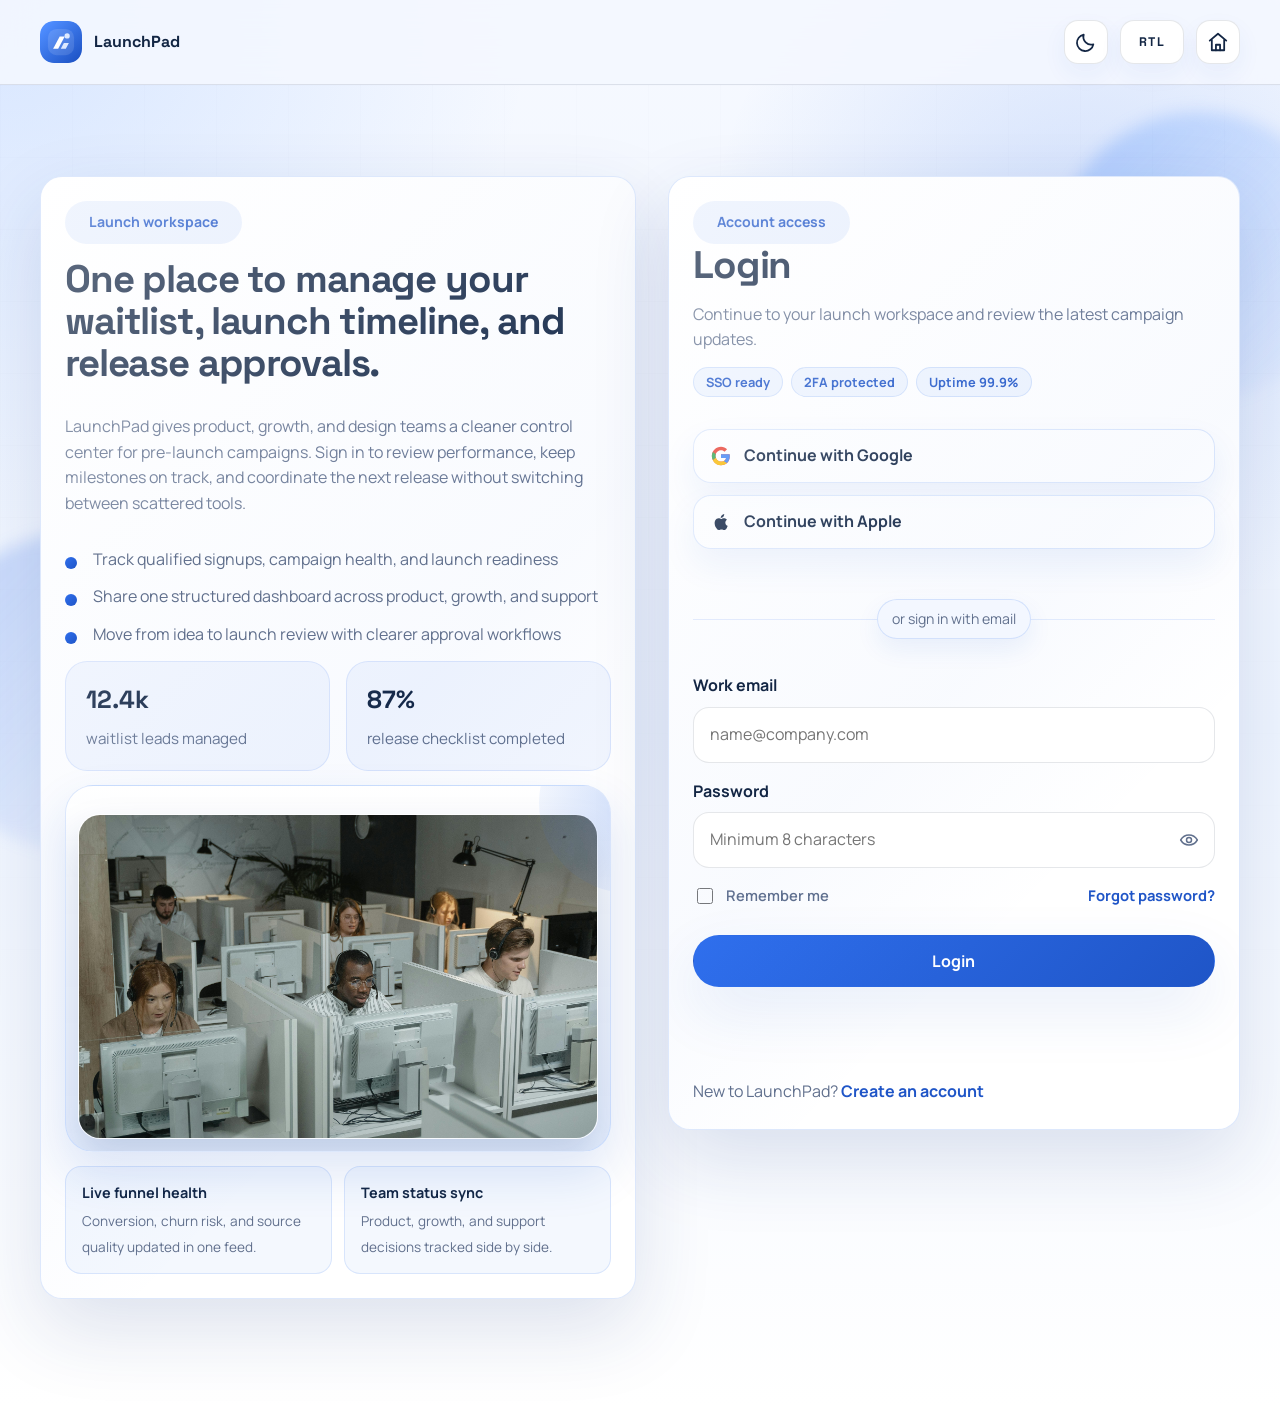
==== pages/login.html @ bb5740d3 "Launch: Mobile App Landing Page with full CSS polish All pages fixed: equal-height card grids, featu" ====
<!DOCTYPE html>
<html lang="en" dir="ltr">

<head>
    <meta charset="UTF-8">
    <meta name="viewport" content="width=device-width, initial-scale=1.0">
    <title>Login | LaunchPad Account Access</title>
    <meta name="description" content="Log in to LaunchPad to manage launch pages, track signups, review campaign progress, and create new accounts for your mobile app release workspace daily.">
    <link rel="icon" type="image/svg+xml" href="../assets/images/logo-mark.svg">
    <link rel="alternate icon" type="image/jpeg" href="../assets/images/logo-mark.jpg">
    <link rel="apple-touch-icon" href="../assets/images/logo-mark.jpg">
    <link rel="canonical" href="https://venkatreddy16.github.io/Mobile-App-Landing-Page-Pre-Launch-/pages/login.html">
    <script type="application/ld+json">{"@context":"https://schema.org","@type":"WebPage","name":"Login | LaunchPad Account Access","description":"Log in to LaunchPad to manage launch pages, track signups, review campaign progress, and create new accounts for your mobile app release workspace daily.","url":"https://venkatreddy16.github.io/Mobile-App-Landing-Page-Pre-Launch-/pages/login.html","isPartOf":{"@type":"WebSite","name":"LaunchPad","url":"https://launchpad.app"},"about":{"@type":"Organization","name":"LaunchPad","url":"https://launchpad.app","logo":"https://venkatreddy16.github.io/Mobile-App-Landing-Page-Pre-Launch-/assets/images/logo-mark.svg","email":"hello@launchpad.app","telephone":"+1-415-555-0134","address":{"@type":"PostalAddress","streetAddress":"220 Market Street","addressLocality":"San Francisco","addressRegion":"CA","postalCode":"94103","addressCountry":"US"}}}</script>
    <link rel="preconnect" href="https://fonts.googleapis.com">
    <link rel="preconnect" href="https://fonts.gstatic.com" crossorigin>
    <link href="https://fonts.googleapis.com/css2?family=Manrope:wght@400;500;700;800&family=Space+Grotesk:wght@500;700&display=swap" rel="stylesheet">
    <link rel="stylesheet" href="../assets/css/style.css">
    <link rel="stylesheet" href="../assets/css/dark-mode.css">
    <link rel="stylesheet" href="../assets/css/rtl.css">

</head>

<body class="login-page page-login">
    <div class="site-shell">
        <header class="topbar">
            <div class="container">
                <a class="brand" href="./index.html">
                    <img class="brand-mark" src="../assets/images/logo-mark.svg" alt="LaunchPad logo">
                    <span>LaunchPad</span>
                </a>
                <button class="menu-toggle icon-button" type="button" data-menu-toggle aria-expanded="false" aria-label="Open navigation">
                    <span class="menu-toggle-icon" aria-hidden="true">
                        <span></span>
                        <span></span>
                        <span></span>
                    </span>
                </button>
                <div class="header-actions">
                    <button class="icon-button theme-toggle" type="button" data-theme-toggle aria-label="Switch to dark mode">
                        <span class="theme-toggle-icon" aria-hidden="true">
                            <span class="theme-icon theme-icon-sun">
                                <svg viewBox="0 0 24 24" role="presentation">
                                    <circle cx="12" cy="12" r="4"></circle>
                                    <path d="M12 2v2.5M12 19.5V22M4.93 4.93l1.77 1.77M17.3 17.3l1.77 1.77M2 12h2.5M19.5 12H22M4.93 19.07l1.77-1.77M17.3 6.7l1.77-1.77"></path>
                                </svg>
                            </span>
                            <span class="theme-icon theme-icon-moon">
                                <svg viewBox="0 0 24 24" role="presentation">
                                    <path d="M20 14.5A8.5 8.5 0 0 1 9.5 4 9 9 0 1 0 20 14.5Z"></path>
                                </svg>
                            </span>
                        </span>
                    </button>
                    <button class="icon-button rtl-toggle" type="button" data-rtl-toggle aria-label="Toggle RTL layout">
                        <span class="rtl-toggle-label" aria-hidden="true">RTL</span>
                    </button>
                    <a class="icon-button" href="./index.html" aria-label="Go to home page">
                        <svg viewBox="0 0 24 24" aria-hidden="true" role="presentation">
                            <path d="M3 10.5 12 3l9 7.5"></path>
                            <path d="M5.25 9.75V21h13.5V9.75"></path>
                            <path d="M9.75 21v-6h4.5v6"></path>
                        </svg>
                    </a>
                </div>
            </div>
        </header>

        <main>
            <h1 class="sr-only">Login to LaunchPad</h1>
            <section class="auth-section">
                <div class="container auth-layout auth-layout-enhanced">
                    <div class="auth-intro-panel hero-card reveal-up">
                        <span class="eyebrow">Launch workspace</span>
                        <h2>One place to manage your waitlist, launch timeline, and release approvals.</h2>
                        <p>LaunchPad gives product, growth, and design teams a cleaner control center for pre-launch campaigns. Sign in to review performance, keep milestones on track, and coordinate the next release without switching between scattered tools.</p>
                        <ul class="auth-checks">
                            <li>Track qualified signups, campaign health, and launch readiness</li>
                            <li>Share one structured dashboard across product, growth, and support</li>
                            <li>Move from idea to launch review with clearer approval workflows</li>
                        </ul>
                        <div class="auth-mini-stats">
                            <article>
                                <strong>12.4k</strong>
                                <span>waitlist leads managed</span>
                            </article>
                            <article>
                                <strong>87%</strong>
                                <span>release checklist completed</span>
                            </article>
                        </div>
                        <div class="auth-dashboard-card">
                            <img class="media-shot auth-note" src="../assets/images/untitled%20folder/pexels-tima-miroshnichenko-5453808.jpg" alt="Customer support team working together at office desks">
                        </div>
                        <div class="auth-dashboard-meta" aria-label="Workspace highlights">
                            <div>
                                <strong>Live funnel health</strong>
                                <span>Conversion, churn risk, and source quality updated in one feed.</span>
                            </div>
                            <div>
                                <strong>Team status sync</strong>
                                <span>Product, growth, and support decisions tracked side by side.</span>
                            </div>
                        </div>
                    </div>
                    <div class="auth-forms-stack">
                        <div class="auth-card auth-card-primary fade-in">
                            <div class="auth-card-head">
                                <span class="eyebrow">Account access</span>
                                <h2>Login</h2>
                                <p>Continue to your launch workspace and review the latest campaign updates.</p>
                                <div class="auth-trust-strip" aria-label="Security highlights">
                                    <span>SSO ready</span>
                                    <span>2FA protected</span>
                                    <span>Uptime 99.9%</span>
                                </div>
                            </div>
                            <div class="auth-socials" aria-label="Alternative sign in options">
                                <a class="auth-social-btn" href="./contact.html" aria-label="Continue with Google">
                                    <svg viewBox="0 0 24 24" aria-hidden="true" role="presentation">
                                        <path fill="#EA4335" d="M12 10.2v3.9h5.5c-.2 1.3-1.5 3.9-5.5 3.9-3.3 0-6-2.8-6-6.1s2.7-6.1 6-6.1c1.9 0 3.2.8 3.9 1.5l2.7-2.6C16.9 3.1 14.7 2 12 2 6.5 2 2 6.5 2 12s4.5 10 10 10c5.8 0 9.6-4.1 9.6-9.8 0-.7-.1-1.3-.2-2H12Z"></path>
                                        <path fill="#34A853" d="M2 12c0 1.6.4 3.1 1.2 4.4l3.2-2.5c-.2-.6-.4-1.2-.4-1.9s.1-1.3.4-1.9L3.2 7.6C2.4 8.9 2 10.4 2 12Z"></path>
                                        <path fill="#FBBC05" d="M12 22c2.7 0 4.9-.9 6.5-2.4l-3.1-2.4c-.8.6-1.9 1-3.4 1-2.6 0-4.8-1.8-5.6-4.2l-3.3 2.5C4.7 19.8 8 22 12 22Z"></path>
                                        <path fill="#4285F4" d="M18.5 19.6c1.9-1.8 3.1-4.4 3.1-7.4 0-.7-.1-1.3-.2-2H12v3.9h5.5c-.2 1.1-.8 2.6-2.4 3.7l3.4 1.8Z"></path>
                                    </svg>
                                    <span>Continue with Google</span>
                                </a>
                                <a class="auth-social-btn" href="./contact.html" aria-label="Continue with Apple">
                                    <svg viewBox="0 0 24 24" aria-hidden="true" role="presentation">
                                        <path d="M16.7 12.7c0-2 1.7-3 1.8-3.1-1-1.5-2.6-1.7-3.1-1.8-1.3-.1-2.5.8-3.2.8-.7 0-1.7-.8-2.8-.8-1.5 0-2.8.9-3.6 2.2-1.5 2.6-.4 6.5 1.1 8.6.7 1.1 1.6 2.3 2.8 2.2 1.1 0 1.5-.7 2.9-.7 1.3 0 1.7.7 2.9.7 1.2 0 2-1.1 2.7-2.1.8-1.2 1.1-2.4 1.1-2.5-.1 0-2.6-1-2.6-3.5Z"></path>
                                        <path d="M14.5 6.4c.6-.8 1.1-1.9 1-3-.9.1-2.1.6-2.8 1.4-.6.7-1.1 1.8-1 2.9 1 .1 2.1-.5 2.8-1.3Z"></path>
                                    </svg>
                                    <span>Continue with Apple</span>
                                </a>
                            </div>
                            <div class="auth-divider" aria-hidden="true">
                                <span>or sign in with email</span>
                            </div>
                            <form class="auth-form" data-validate data-form-behavior="demo-auth" novalidate>
                                <div class="field">
                                    <label for="login-email">Work email</label>
                                    <input id="login-email" name="email" type="email" required placeholder="name@company.com">
                                </div>
                                <div class="field">
                                    <label for="login-password">Password</label>
                                    <div class="password-field">
                                        <input id="login-password" name="password" type="password" required placeholder="Minimum 8 characters">
                                        <button class="password-toggle" type="button" data-password-toggle aria-label="Show password" aria-controls="login-password">
                                            <svg class="password-icon password-icon-eye" viewBox="0 0 24 24" aria-hidden="true" role="presentation">
                                                <path d="M2 12s3.5-6 10-6 10 6 10 6-3.5 6-10 6S2 12 2 12Z"></path>
                                                <circle cx="12" cy="12" r="3"></circle>
                                            </svg>
                                            <svg class="password-icon password-icon-eye-off" viewBox="0 0 24 24" aria-hidden="true" role="presentation">
                                                <path d="M3 3 21 21"></path>
                                                <path d="M10.6 10.7a3 3 0 0 0 4 4"></path>
                                                <path d="M9.9 5.2A11 11 0 0 1 12 5c6.5 0 10 7 10 7a17.3 17.3 0 0 1-3 3.8"></path>
                                                <path d="M6.2 6.2A17.7 17.7 0 0 0 2 12s3.5 7 10 7c1.8 0 3.4-.5 4.8-1.2"></path>
                                            </svg>
                                        </button>
                                    </div>
                                </div>
                                <div class="auth-form-meta">
                                    <label class="auth-checkbox">
                                        <input type="checkbox" name="remember_me">
                                        <span>Remember me</span>
                                    </label>
                                    <a href="./contact.html">Forgot password?</a>
                                </div>
                                <button class="primary-btn" type="submit">Login</button>
                                <p class="form-status" data-form-status aria-live="polite" role="status"></p>
                            </form>
                            <p class="auth-switch">New to LaunchPad? <a href="./signup.html">Create an account</a></p>
                        </div>
                    </div>
                </div>
            </section>
        </main>
        <script src="../assets/js/main.js"></script>
    </div>
</body>

</html>
---- assets/css/style.css ----
/* CSS Variables - Root Variables */
:root {
    --font-display: "Space Grotesk", sans-serif;
    --font-body: "Manrope", sans-serif;
    --bg: #f4f7f1;
    --bg-elevated: #ffffff;
    --text: #163027;
    --text-soft: #5f6f68;
    --primary: #2f6fed;
    --primary-strong: #1f55c7;
    --accent: #8ec5ff;
    --border: rgba(22, 48, 39, .12);
    --shadow: 0 24px 60px rgba(19, 49, 39, .08);
    --radius: 22px;
    --space-1: 4px;
    --space-2: 8px;
    --space-3: 12px;
    --space-4: 16px;
    --space-5: 20px;
    --space-6: 24px;
    --space-8: 32px;
    --space-12: 48px;
    --space-16: 64px;
    --container: 1200px;
}

/* 2026 Brand Refresh */
:root {
    --bg: #f4f8ff;
    --bg-elevated: #ffffff;
    --text: #132644;
    --text-soft: #61708d;
    --primary: #2f6fed;
    --primary-strong: #1f55c7;
    --accent: #dce9ff;
    --border: rgba(19, 38, 68, .11);
    --shadow: 0 24px 60px rgba(31, 85, 199, .10);
}

body {
    background:
        radial-gradient(circle at top left, rgba(79, 141, 255, .16), transparent 30%),
        radial-gradient(circle at bottom right, rgba(47, 111, 237, .10), transparent 26%),
        var(--bg);
}

.primary-btn {
    background: linear-gradient(135deg, var(--primary) 0%, var(--primary-strong) 100%);
    box-shadow: 0 18px 34px rgba(47, 111, 237, .18);
}

.secondary-btn,
.ghost-btn,
.hero-banner .app-showcase-copy .ghost-btn {
    border-color: rgba(47, 111, 237, .16);
}

.secondary-btn {
    background: rgba(47, 111, 237, .08);
    color: var(--primary-strong);
}

.ghost-btn {
    background: rgba(255, 255, 255, .82);
    color: var(--text);
}

.hero-card,
.feature-card,
.benefit-card,
.stat-card,
.testimonial-card,
.support-card,
.timeline-card,
.achievement-card,
.story-card,
.team-card,
.pricing-card,
.map-card,
.comparison-table-wrap,
.faq-item,
.video-card,
.page-hero-panel,
.feature-hero-panel,
.market-need-card,
.waitlist-form-card,
.page-home-1 .store-chip,
.page-home-1 .roadmap-item,
.page-home-1 .beta-card {
    background: rgba(255, 255, 255, .94);
    border: 1px solid rgba(47, 111, 237, .12);
    box-shadow: 0 20px 48px rgba(31, 85, 199, .08);
}

.media-shot,
.map-card img,
.team-card img,
.home-banner-visual-card img,
.feature-pair img,
.video-card img,
.screenshot-card img {
    border-radius: 24px;
}

.app-showcase-hero.hero-banner .container,
.hero-banner-features .feature-hero-shell,
.about-hero-shell,
.contact-hero-banner .contact-hero-shell,
.blog-hero-banner .blog-hero-shell {
    background:
        radial-gradient(circle at 10% 18%, rgba(255, 255, 255, .72), transparent 18%),
        radial-gradient(circle at 90% 18%, rgba(197, 219, 255, .54), transparent 20%),
        linear-gradient(135deg, #f8fbff 0%, #e8f1ff 52%, #d8e6ff 100%);
    box-shadow: 0 30px 90px rgba(31, 85, 199, .12);
}

.hero-banner-home .container {
    background:
        radial-gradient(circle at 16% 18%, rgba(255, 255, 255, .7), transparent 18%),
        linear-gradient(135deg, #f8fbff 0%, #e8f1ff 56%, #d8e6ff 100%),
        url("../images/photo-single-hero-source.png") right center/32% no-repeat;
}

.showcase-device {
    border-color: #203d72;
    box-shadow: 0 28px 64px rgba(19, 38, 68, .18);
}

.hero-banner .showcase-float-card,
.hero-banner .showcase-metric,
.about-hero-full .showcase-float-card {
    background: rgba(255, 255, 255, .82);
    border: 1px solid rgba(47, 111, 237, .12);
    box-shadow: 0 18px 38px rgba(31, 85, 199, .12);
}

.hero-banner .showcase-float-card strong,
.hero-banner .showcase-float-card span,
.hero-banner .showcase-float-card p,
.hero-banner .app-showcase-copy,
.about-hero-full .app-showcase-copy,
.hero-banner .showcase-brand-row,
.hero-banner .showcase-metric span {
    color: var(--text);
}

.hero-banner .app-showcase-copy .eyebrow,
.about-hero-full .app-showcase-copy .eyebrow,
.contact-hero-copy .eyebrow,
.blog-hero-copy .eyebrow,
.feature-hero-copy .eyebrow {
    background: rgba(47, 111, 237, .10);
    color: var(--primary-strong);
}

.hero-banner .app-showcase-copy .lede,
.about-hero-bio,
.market-need-intro {
    color: var(--text-soft);
}

.hero-banner .app-showcase-copy .secondary-btn {
    background: linear-gradient(135deg, var(--primary) 0%, var(--primary-strong) 100%);
    color: #fff;
    box-shadow: 0 18px 34px rgba(47, 111, 237, .18);
}

.hero-banner .showcase-brand-row span {
    background: rgba(255, 255, 255, .76);
    border: 1px solid rgba(47, 111, 237, .12);
}

.section-head h2,
.hero h2,
.page-hero h2,
.feature-pair h2,
.hero-card h2,
.auth-card h2 {
    letter-spacing: -.03em;
}

.contact-hero-note,
.blog-hero-note {
    background: rgba(255, 255, 255, .82);
    border: 1px solid rgba(47, 111, 237, .12);
    box-shadow: 0 20px 40px rgba(31, 85, 199, .10);
}

.page-home-1 .waitlist-trust {
    background: rgba(47, 111, 237, .08);
    color: var(--primary-strong);
}

.auth-section {
    padding-top: 24px;
}

.auth-layout-enhanced {
    display: grid;
    gap: 28px;
    align-items: stretch;
}

.auth-intro-panel {
    display: grid;
    gap: 22px;
    padding: clamp(28px, 4vw, 40px);
}

.auth-checks {
    margin: 0;
    padding: 0;
    list-style: none;
    display: grid;
    gap: 12px;
}

.auth-checks li {
    position: relative;
    padding-left: 28px;
    color: var(--text-soft);
}

.auth-checks li::before {
    content: "";
    position: absolute;
    left: 0;
    top: 10px;
    width: 12px;
    height: 12px;
    border-radius: 999px;
    background: linear-gradient(135deg, var(--primary), var(--primary-strong));
}

.auth-mini-stats {
    display: grid;
    gap: 16px;
    grid-template-columns: repeat(2, minmax(0, 1fr));
}

.auth-mini-stats article {
    padding: 18px 20px;
    border-radius: 22px;
    background: rgba(47, 111, 237, .06);
    border: 1px solid rgba(47, 111, 237, .12);
}

.auth-mini-stats strong {
    display: block;
    margin-bottom: 6px;
    font-family: var(--font-display);
    font-size: 1.55rem;
}

.auth-mini-stats span {
    color: var(--text-soft);
    font-size: .95rem;
}

.auth-dashboard-card {
    position: relative;
    overflow: hidden;
    padding: 12px;
    border-radius: 28px;
    background: linear-gradient(180deg, rgba(255, 255, 255, .96), rgba(228, 238, 255, .92));
    border: 1px solid rgba(47, 111, 237, .16);
    box-shadow: 0 22px 48px rgba(31, 85, 199, .14);
}

.auth-dashboard-card::before {
    content: "";
    position: absolute;
    inset: -20% -20% auto auto;
    width: 180px;
    height: 180px;
    border-radius: 50%;
    background: radial-gradient(circle, rgba(47, 111, 237, .22), rgba(47, 111, 237, 0));
    pointer-events: none;
}

.auth-dashboard-card img {
    width: 100%;
    border-radius: 22px;
    border: 1px solid rgba(255, 255, 255, .7);
    box-shadow: 0 20px 38px rgba(18, 50, 115, .18);
}

.auth-dashboard-meta {
    display: grid;
    gap: 12px;
    grid-template-columns: repeat(2, minmax(0, 1fr));
}

.auth-dashboard-meta div {
    padding: 14px 16px;
    border-radius: 16px;
    background: rgba(47, 111, 237, .05);
    border: 1px solid rgba(47, 111, 237, .14);
}

.auth-dashboard-meta strong {
    display: block;
    margin-bottom: 4px;
    font-size: .9rem;
}

.auth-dashboard-meta span {
    color: var(--text-soft);
    font-size: .85rem;
    line-height: 1.45;
}

.auth-forms-stack {
    display: grid;
}

.auth-card-primary {
    padding: clamp(28px, 3vw, 36px);
}

.auth-card-head {
    margin-bottom: 18px;
}

.auth-card-head p {
    margin: 10px 0 0;
    color: var(--text-soft);
}

.auth-trust-strip {
    margin-top: 14px;
    display: flex;
    flex-wrap: wrap;
    gap: 8px;
}

.auth-trust-strip span {
    min-height: 30px;
    padding: 0 12px;
    border-radius: 999px;
    border: 1px solid rgba(47, 111, 237, .16);
    background: rgba(47, 111, 237, .08);
    color: var(--primary-strong);
    font-size: .8rem;
    font-weight: 700;
    display: inline-flex;
    align-items: center;
}

.auth-form-meta {
    display: flex;
    justify-content: space-between;
    gap: 12px;
    align-items: center;
    margin-bottom: 8px;
    font-size: .92rem;
    color: var(--text-soft);
}

.auth-form-meta a {
    color: var(--primary-strong);
    font-weight: 700;
}

.auth-switch a {
    color: var(--primary-strong);
    font-weight: 700;
}

.auth-socials {
    display: grid;
    gap: 12px;
    margin-bottom: 18px;
}

.auth-social-btn {
    min-height: 54px;
    padding: 0 18px;
    border-radius: 18px;
    border: 1px solid rgba(47, 111, 237, .12);
    background: rgba(255, 255, 255, .86);
    display: flex;
    align-items: center;
    justify-content: center;
    gap: 12px;
    font-weight: 700;
    box-shadow: 0 16px 34px rgba(31, 85, 199, .08);
    transition: transform .25s ease, box-shadow .25s ease, border-color .25s ease;
}

.auth-social-btn:hover {
    transform: translateY(-2px);
    box-shadow: 0 20px 38px rgba(31, 85, 199, .12);
    border-color: rgba(47, 111, 237, .22);
}

.auth-social-btn svg {
    width: 22px;
    height: 22px;
    flex: 0 0 22px;
}

.page-login .auth-social-btn svg {
    fill: currentColor;
}

.page-signup .auth-social-btn svg {
    fill: currentColor;
}

.auth-divider {
    position: relative;
    text-align: center;
    margin: 18px 0 20px;
}

.auth-divider::before {
    content: "";
    position: absolute;
    inset: 50% 0 auto;
    border-top: 1px solid rgba(47, 111, 237, .12);
}

.auth-divider span {
    position: relative;
    z-index: 1;
    display: inline-block;
    padding: 0 12px;
    background: var(--bg-elevated);
    color: var(--text-soft);
    font-size: .88rem;
}

.password-field {
    position: relative;
}

.password-field input {
    width: 100%;
    padding-inline-end: 56px;
}

.password-toggle {
    position: absolute;
    top: 50%;
    right: 8px;
    inset-inline-end: 8px;
    transform: translateY(-50%);
    width: 36px;
    height: 36px;
    border: 1px solid transparent;
    border-radius: 10px;
    background: transparent;
    color: var(--text-soft);
    display: inline-flex;
    align-items: center;
    justify-content: center;
    padding: 0;
    z-index: 2;
}

html[dir="rtl"] .password-toggle {
    right: auto;
    left: 8px;
}

.password-toggle:hover {
    background: rgba(47, 111, 237, .1);
    border-color: rgba(47, 111, 237, .16);
    color: var(--primary-strong);
}

.password-icon {
    width: 20px;
    height: 20px;
    stroke: currentColor;
    fill: none;
    stroke-width: 1.8;
    stroke-linecap: round;
    stroke-linejoin: round;
}

.password-icon-eye-off {
    display: none;
}

.password-toggle.is-visible .password-icon-eye {
    display: none;
}

.password-toggle.is-visible .password-icon-eye-off {
    display: block;
}

.auth-checkbox {
    display: inline-flex;
    align-items: center;
    gap: 10px;
    color: var(--text-soft);
    font-weight: 600;
}

.auth-checkbox input {
    width: 16px;
    height: 16px;
    accent-color: var(--primary);
}

@media (min-width: 900px) {
    .auth-layout-enhanced {
        grid-template-columns: minmax(0, 1.08fr) minmax(380px, .92fr);
    }
}

@media (max-width: 767px) {
    .hero-banner-home .container {
        background:
            radial-gradient(circle at 16% 18%, rgba(255, 255, 255, .7), transparent 18%),
            linear-gradient(135deg, #f8fbff 0%, #e8f1ff 56%, #d8e6ff 100%);
    }

    .auth-mini-stats {
        grid-template-columns: 1fr;
    }

    .auth-dashboard-meta {
        grid-template-columns: 1fr;
    }

    .auth-form-meta {
        flex-direction: column;
        align-items: flex-start;
    }

    .auth-social-btn {
        justify-content: flex-start;
    }
}

/* Universal Selector Reset */
* {
    box-sizing: border-box;
}

:before {
    box-sizing: border-box;
}

:after {
    box-sizing: border-box;
}

/* HTML Element */
html {
    scroll-behavior: smooth;
}

.sr-only {
    position: absolute;
    width: 1px;
    height: 1px;
    padding: 0;
    margin: -1px;
    overflow: hidden;
    clip: rect(0, 0, 0, 0);
    white-space: nowrap;
    border: 0;
}

/* Body Element */
body {
    margin: 0;
    font-family: var(--font-body);
    background: radial-gradient(circle at top left, rgba(79, 141, 255, .14), transparent 32%), radial-gradient(circle at bottom right, rgba(47, 111, 237, .10), transparent 28%), var(--bg);
    color: var(--text);
    line-height: 1.6;
}

/* Images */
img {
    max-width: 100%;
    display: block;
    height: auto;
}

/* Anchor Links */
a {
    text-decoration: none;
    color: inherit;
}

/* Button Element */
button {
    font: inherit;
    cursor: pointer;
}

/* Input Element */
input {
    font: inherit;
}

/* Textarea Element */
textarea {
    font: inherit;
}

/* Container Class */
.container {
    width: min(calc(100% - 32px), var(--container));
    margin: 0 auto;
}

/* Site Shell Class */
.site-shell {
    min-height: 100vh;
}

/* Topbar Class */
.topbar {
    position: sticky;
    top: 0;
    z-index: 50;
    background: rgba(244, 248, 255, .88);
    backdrop-filter: blur(16px);
    border-bottom: 1px solid var(--border);
    transition: background-color .3s ease, box-shadow .3s ease, border-color .3s ease, backdrop-filter .3s ease;
}

.topbar.is-scrolled {
    background: rgba(244, 248, 255, .97);
    border-bottom-color: rgba(47, 111, 237, .14);
    box-shadow: 0 14px 34px rgba(31, 85, 199, .08);
}

/* Topbar Container */
.topbar .container {
    display: grid;
    grid-template-columns: auto 1fr auto;
    gap: var(--space-4);
    align-items: center;
    min-height: 84px;
}

/* Brand Class */
.brand {
    display: inline-flex;
    align-items: center;
    gap: var(--space-3);
    font-family: var(--font-display);
    font-weight: 700;
}

/* Brand Mark Class */
.brand-mark {
    width: 42px;
    height: 42px;
    border-radius: 14px;
}

/* Menu Toggle Class */
.menu-toggle {
    min-width: 44px;
    min-height: 44px;
    border-radius: 14px;
    border: 1px solid var(--border);
    background: var(--bg-elevated);
    color: var(--text);
    display: none;
}

/* Icon Button Class */
.icon-button {
    min-width: 44px;
    min-height: 44px;
    border-radius: 14px;
    border: 1px solid var(--border);
    background: var(--bg-elevated);
    color: var(--text);
    display: inline-flex;
    align-items: center;
    justify-content: center;
    padding: 0;
    box-shadow: 0 10px 24px rgba(31, 85, 199, .06);
    transition: background-color .2s, border-color .2s, color .2s, transform .2s;
}

.icon-button:hover {
    background: rgba(47, 111, 237, .1);
    border-color: rgba(47, 111, 237, .18);
    color: var(--primary-strong);
}

.icon-button svg {
    width: 22px;
    height: 22px;
    stroke: currentColor;
    fill: none;
    stroke-width: 1.95;
    stroke-linecap: round;
    stroke-linejoin: round;
}

.menu-toggle-icon {
    position: relative;
    width: 20px;
    height: 14px;
    display: inline-flex;
    flex-direction: column;
    justify-content: space-between;
}

.menu-toggle-icon span {
    display: block;
    width: 100%;
    height: 2px;
    border-radius: 999px;
    background: currentColor;
    transition: transform .2s ease, opacity .2s ease;
}

.menu-toggle.is-open .menu-toggle-icon span:nth-child(1) {
    transform: translateY(6px) rotate(45deg);
}

.menu-toggle.is-open .menu-toggle-icon span:nth-child(2) {
    opacity: 0;
}

.menu-toggle.is-open .menu-toggle-icon span:nth-child(3) {
    transform: translateY(-6px) rotate(-45deg);
}

.theme-toggle-icon {
    position: relative;
    width: 22px;
    height: 22px;
    display: inline-flex;
    align-items: center;
    justify-content: center;
}

.theme-icon {
    position: absolute;
    inset: 0;
    display: inline-flex;
    align-items: center;
    justify-content: center;
    transition: opacity .2s ease, transform .2s ease;
}

.theme-icon-sun {
    opacity: 0;
    transform: scale(.7) rotate(20deg);
}

.theme-icon-moon {
    opacity: 1;
    transform: scale(1) rotate(0deg);
}

:root[data-theme="dark"] .theme-icon-sun {
    opacity: 1;
    transform: scale(1) rotate(0deg);
}

:root[data-theme="dark"] .theme-icon-moon {
    opacity: 0;
    transform: scale(.7) rotate(-20deg);
}

.rtl-toggle {
    min-width: 64px;
    padding: 0 var(--space-3);
}

.rtl-toggle-label {
    font-family: var(--font-display);
    font-size: .78rem;
    font-weight: 700;
    letter-spacing: .12em;
    line-height: 1;
}

/* Navigation Wrap */
.nav-wrap {
    display: flex;
    justify-content: center;
}

/* Navigation Menu */
.nav-menu {
    display: flex;
    align-items: center;
    gap: var(--space-3);
    list-style: none;
    padding: 0;
    margin: 0;
}

/* Navigation Link */
.nav-link {
    min-height: 44px;
    padding: 0 var(--space-4);
    border: none;
    border-radius: 999px;
    background: transparent;
    color: var(--text-soft);
    font-weight: 600;
}

.nav-link:hover {
    background: rgba(47, 111, 237, .1);
    color: var(--text);
}

.nav-link.active {
    background: rgba(47, 111, 237, .1);
    color: var(--text);
}

/* Dropdown Toggle */
.dropdown-toggle {
    min-height: 44px;
    padding: 0 var(--space-4);
    border: none;
    border-radius: 999px;
    background: transparent;
    color: var(--text-soft);
    font-weight: 600;
    display: inline-flex;
    align-items: center;
    gap: 10px;
}

.dropdown-toggle:hover {
    background: rgba(47, 111, 237, .1);
    color: var(--text);
}

.dropdown-caret {
    width: 9px;
    height: 9px;
    border-right: 1.8px solid currentColor;
    border-bottom: 1.8px solid currentColor;
    transform: rotate(45deg) translateY(-1px);
    transition: transform .2s ease;
}

/* Dropdown Class */
.dropdown {
    position: relative;
}

.dropdown.open .dropdown-caret,
.dropdown:hover .dropdown-caret {
    transform: rotate(225deg) translateY(-1px);
}

/* Dropdown Menu */
.dropdown-menu {
    position: absolute;
    top: calc(100% + 8px);
    left: 0;
    min-width: 180px;
    padding: var(--space-2);
    border-radius: 18px;
    border: 1px solid var(--border);
    background: var(--bg-elevated);
    box-shadow: var(--shadow);
    opacity: 0;
    pointer-events: none;
    transform: translateY(8px);
    transition: .2s;
}

/* Dropdown Hover State */
.dropdown:hover .dropdown-menu {
    opacity: 1;
    pointer-events: auto;
    transform: none;
}

/* Dropdown Open State */
.dropdown.open .dropdown-menu {
    opacity: 1;
    pointer-events: auto;
    transform: none;
}

/* Dropdown Menu Links */
.dropdown-menu a {
    display: block;
    padding: 10px 14px;
    border-radius: 12px;
}

.dropdown-menu a:hover {
    background: rgba(47, 111, 237, .08);
}

/* Header Actions */
.header-actions {
    display: flex;
    flex-wrap: wrap;
    gap: var(--space-3);
    align-items: center;
}

.page-home-1 .index-mobile-actions {
    display: none;
}

.index-mobile-actions {
    display: none;
}

/* Hero Actions */
.hero-actions {
    display: flex;
    flex-wrap: wrap;
    gap: var(--space-3);
}

/* App Badges */
.app-badges {
    display: flex;
    flex-wrap: wrap;
    gap: var(--space-3);
}

/* CTA Actions */
.cta-actions {
    display: flex;
    flex-wrap: wrap;
    gap: var(--space-3);
}

/* Social List */
.social-list {
    display: flex;
    flex-wrap: wrap;
    gap: var(--space-3);
    list-style: none;
    padding: 0;
    margin: 0;
}

/* Share Row */
.share-row {
    display: flex;
    flex-wrap: wrap;
    gap: var(--space-3);
}

/* Pricing Toggle */
.pricing-toggle {
    display: flex;
    flex-wrap: wrap;
    gap: var(--space-3);
    align-items: center;
    width: fit-content;
    margin: 0 auto var(--space-8);
    padding: 8px;
    border: 1px solid var(--border);
    border-radius: 999px;
    background: rgba(255, 255, 255, .72);
    box-shadow: var(--shadow);
}

/* Slider Controls */
.slider-controls {
    display: flex;
    flex-wrap: wrap;
    gap: var(--space-3);
    justify-content: center;
    margin-top: var(--space-6);
}

/* Primary Button */
.primary-btn {
    display: inline-flex;
    align-items: center;
    justify-content: center;
    min-height: 48px;
    padding: 0 var(--space-5);
    border-radius: 999px;
    border: 1px solid transparent;
    font-weight: 700;
    background: linear-gradient(135deg, var(--primary), var(--primary-strong));
    color: #fff;
    box-shadow: var(--shadow);
    transition: transform .25s ease, box-shadow .25s ease, filter .25s ease;
}

/* Secondary Button */
.secondary-btn {
    display: inline-flex;
    align-items: center;
    justify-content: center;
    min-height: 48px;
    padding: 0 var(--space-5);
    border-radius: 999px;
    border: 1px solid transparent;
    font-weight: 700;
    background: var(--bg-elevated);
    border-color: var(--border);
    transition: transform .25s ease, box-shadow .25s ease, border-color .25s ease, background-color .25s ease;
}

/* Ghost Button */
.ghost-btn {
    display: inline-flex;
    align-items: center;
    justify-content: center;
    min-height: 48px;
    padding: 0 var(--space-5);
    border-radius: 999px;
    border: 1px solid transparent;
    font-weight: 700;
    background: transparent;
    border-color: var(--border);
    transition: transform .25s ease, box-shadow .25s ease, border-color .25s ease, background-color .25s ease;
}

.primary-btn:hover,
.secondary-btn:hover,
.ghost-btn:hover {
    transform: translateY(-2px);
}

.primary-btn:hover {
    filter: brightness(1.03);
}

.secondary-btn:hover,
.ghost-btn:hover {
    box-shadow: 0 16px 34px rgba(19, 49, 39, .08);
}

/* Section Element */
section {
    padding: var(--space-16) 0;
}

/* Hero Class */
.hero {
    padding-top: var(--space-12);
}

/* Hero Split Class */
.hero-split {
    padding-top: var(--space-12);
}

/* Page Hero Class */
.page-hero {
    padding-top: var(--space-12);
}

.app-showcase-hero {
    padding-top: var(--space-12);
}

.app-showcase-hero.hero-banner {
    padding-inline: clamp(0px, 1.5vw, 20px);
}

.about-hero-full {
    padding-top: 0;
}

.about-hero-shell {
    position: relative;
    width: 100%;
    overflow: hidden;
    padding: clamp(48px, 7vw, 88px) clamp(20px, 5vw, 72px);
    background:
        radial-gradient(circle at 12% 18%, rgba(255, 255, 255, .34), transparent 20%),
        radial-gradient(circle at 86% 22%, rgba(255, 255, 255, .24), transparent 18%),
        linear-gradient(135deg, #f7fbff 0%, #e7f0ff 48%, #d6e6ff 100%);
    box-shadow: 0 28px 80px rgba(47, 111, 237, .14);
}

.about-hero-shell::before,
.about-hero-shell::after {
    content: "";
    position: absolute;
    border-radius: 50%;
    pointer-events: none;
    background: rgba(255, 245, 232, .28);
    border: 1px solid rgba(255, 255, 255, .34);
}

.about-hero-shell::before {
    width: 180px;
    height: 180px;
    top: -48px;
    right: 7%;
}

.about-hero-shell::after {
    width: 120px;
    height: 120px;
    bottom: 34px;
    left: 48%;
}

.about-hero-grid {
    position: relative;
    z-index: 1;
    width: min(100%, 1320px);
    margin: 0 auto;
    display: grid;
    gap: var(--space-8);
    align-items: center;
}

.app-showcase-hero.hero-banner .container {
    position: relative;
    overflow: hidden;
    width: min(calc(100% - 20px), 1520px);
    max-width: none;
    padding: clamp(32px, 4vw, 56px);
    border-radius: clamp(28px, 3vw, 42px);
    background:
        radial-gradient(circle at 12% 18%, rgba(255, 255, 255, .5), transparent 18%),
        radial-gradient(circle at 85% 20%, rgba(255, 244, 232, .72), transparent 16%),
        radial-gradient(circle at 92% 80%, rgba(255, 233, 204, .58), transparent 14%),
        linear-gradient(135deg, #f8fbff 0%, #e8f1ff 46%, #d8e6ff 100%);
    box-shadow: 0 30px 90px rgba(47, 111, 237, .15);
}

.app-showcase-hero.hero-banner .container::before,
.app-showcase-hero.hero-banner .container::after {
    content: "";
    position: absolute;
    border-radius: 50%;
    border: 1px solid rgba(255, 255, 255, .5);
    background: rgba(255, 244, 231, .4);
    pointer-events: none;
}

.app-showcase-hero.hero-banner .container::before {
    width: 96px;
    height: 96px;
    top: 84px;
    right: 48px;
}

.app-showcase-hero.hero-banner .container::after {
    width: 160px;
    height: 160px;
    right: -36px;
    bottom: 28px;
}

.app-showcase-grid {
    position: relative;
    z-index: 1;
    display: grid;
    gap: var(--space-8);
    align-items: center;
}

.app-showcase-visual {
    position: relative;
    min-height: clamp(360px, 60vw, 680px);
}

.showcase-device {
    position: absolute;
    overflow: hidden;
    border-radius: 38px;
    border: 5px solid rgba(16, 16, 24, .96);
    background: #fff;
    box-shadow: 0 30px 60px rgba(10, 10, 40, .28);
}

.showcase-device::before {
    content: "";
    position: absolute;
    top: 14px;
    left: 50%;
    width: 36%;
    height: 16px;
    border-radius: 999px;
    background: rgba(14, 14, 20, .96);
    transform: translateX(-50%);
    z-index: 2;
}

.showcase-device img {
    width: 100%;
    height: 100%;
    object-fit: cover;
}

.showcase-device-primary {
    top: 0;
    left: clamp(8px, 3vw, 32px);
    width: min(46vw, 250px);
    height: clamp(320px, 40vw, 520px);
    transform: rotate(-4deg);
}

.showcase-device-secondary {
    right: clamp(0px, 2vw, 30px);
    bottom: 0;
    width: min(40vw, 220px);
    height: clamp(280px, 34vw, 460px);
    transform: rotate(4deg);
}

.hero-banner .showcase-float-card {
    position: absolute;
    left: clamp(18px, 8vw, 120px);
    bottom: clamp(10px, 4vw, 26px);
    min-width: min(240px, 70%);
    padding: 16px 18px;
    border-radius: 22px;
    background: rgba(255, 247, 237, .72);
    border: 1px solid rgba(255, 255, 255, .46);
    backdrop-filter: blur(16px);
    box-shadow: 0 24px 40px rgba(183, 111, 36, .16);
}

.hero-banner .showcase-float-card strong,
.hero-banner .showcase-float-card span,
.hero-banner .showcase-float-card p {
    color: #6b3812;
}

.hero-banner .showcase-float-card strong {
    display: block;
    margin-bottom: 4px;
    font-family: var(--font-display);
    font-size: 1.1rem;
}

.hero-banner .showcase-float-card p {
    margin: 0;
    font-size: .92rem;
}

.hero-banner .app-showcase-copy {
    color: #5a2f12;
}

.hero-banner .app-showcase-copy h1,
.hero-banner .app-showcase-copy p,
.hero-banner .app-showcase-copy li,
.hero-banner .app-showcase-copy a,
.hero-banner .app-showcase-copy strong,
.hero-banner .app-showcase-copy span {
    color: inherit;
}

.app-showcase-kicker {
    display: inline-block;
    margin: 0 0 var(--space-4);
    font-weight: 700;
    font-size: 1.05rem;
    opacity: .92;
}

.hero-banner .app-showcase-copy .eyebrow {
    background: rgba(255, 241, 223, .92);
    color: #9b581e;
    margin-bottom: var(--space-4);
}

.about-hero-full .app-showcase-copy {
    color: #5a2f12;
}

.about-hero-full .app-showcase-copy .eyebrow {
    background: rgba(255, 236, 212, .78);
    color: #9b581e;
}

.about-hero-full .app-showcase-copy .lede {
    max-width: 42ch;
    color: rgba(90, 47, 18, .82);
}

.about-hero-full .app-showcase-copy h1 {
    max-width: 9ch;
    font-size: clamp(2.2rem, 4vw, 4.3rem);
}

.about-hero-bio {
    max-width: 44ch;
    margin-bottom: 18px;
    color: rgba(90, 47, 18, .74);
}

.about-hero-actions {
    display: flex;
    flex-wrap: wrap;
    gap: 12px;
}

.about-hero-actions .primary-btn {
    background: linear-gradient(135deg, var(--primary) 0%, var(--primary-strong) 100%);
    box-shadow: 0 18px 36px rgba(34, 113, 169, .22);
}

.hero-banner .app-showcase-copy .lede {
    max-width: 56ch;
    color: rgba(90, 47, 18, .82);
}

.hero-banner .app-showcase-copy .secondary-btn,
.hero-banner .app-showcase-copy .ghost-btn {
    border-color: rgba(162, 95, 31, .2);
}

.hero-banner .app-showcase-copy .secondary-btn {
    background: linear-gradient(135deg, var(--primary) 0%, var(--primary-strong) 100%);
    color: #fff;
    box-shadow: 0 18px 36px rgba(47, 111, 237, .22);
}

.hero-banner .app-showcase-copy .ghost-btn {
    background: rgba(255, 255, 255, .42);
    color: #7a4318;
}

.about-hero-full .app-showcase-visual {
    min-height: clamp(300px, 42vw, 480px);
}

.about-hero-full .showcase-device-primary {
    left: auto;
    right: clamp(20px, 8vw, 72px);
    width: min(42vw, 280px);
    height: clamp(300px, 34vw, 460px);
    transform: rotate(-2deg);
}

.about-hero-full .showcase-device-secondary {
    display: none;
}

.about-hero-full .showcase-float-card {
    left: clamp(16px, 5vw, 42px);
    bottom: clamp(14px, 4vw, 36px);
    min-width: min(260px, 72%);
    border-radius: 22px;
    background: rgba(255, 239, 219, .72);
    border: 1px solid rgba(255, 255, 255, .46);
    backdrop-filter: blur(14px);
    box-shadow: 0 24px 48px rgba(171, 105, 36, .16);
}

.about-hero-full .showcase-float-card strong,
.about-hero-full .showcase-float-card p {
    color: #6b3812;
}

.showcase-mini-nav {
    display: flex;
    flex-wrap: wrap;
    gap: var(--space-3);
    margin-bottom: var(--space-5);
}

.hero-banner .showcase-mini-nav a {
    color: #7a4318;
}

.showcase-metrics {
    display: grid;
    gap: var(--space-3);
    grid-template-columns: repeat(2, minmax(0, 1fr));
    margin-top: var(--space-6);
}

.hero-banner .showcase-metric {
    padding: 16px 18px;
    border-radius: 20px;
    background: rgba(255, 248, 241, .72);
    border: 1px solid rgba(255, 255, 255, .46);
    backdrop-filter: blur(10px);
}

.hero-banner .showcase-metric strong {
    display: block;
    margin-bottom: 4px;
    font-family: var(--font-display);
    font-size: 1.3rem;
    line-height: 1.1;
}

.hero-banner .showcase-metric span {
    display: block;
    font-size: .92rem;
    color: rgba(90, 47, 18, .72);
}

.hero-banner .showcase-brand-row {
    display: flex;
    flex-wrap: wrap;
    gap: 14px 26px;
    margin-top: var(--space-6);
    color: rgba(90, 47, 18, .76);
    opacity: 1;
}

.hero-banner .showcase-brand-row span {
    font-family: var(--font-display);
    font-size: clamp(1rem, 1.4vw, 1.35rem);
    font-weight: 700;
    padding: 10px 14px;
    border-radius: 999px;
    background: rgba(255, 248, 241, .64);
    border: 1px solid rgba(255, 255, 255, .5);
}

.hero-banner-home .container {
    width: 100%;
    background:
        linear-gradient(90deg, rgba(255, 248, 239, .98) 0%, rgba(255, 232, 203, .94) 54%, rgba(255, 205, 148, .76) 100%),
        url("../images/photo-single-hero-source.png") right center/32% no-repeat;
    border-radius: 0;
}

.app-showcase-hero.hero-banner.hero-banner-home {
    padding-top: 0;
    padding-inline: 0;
}

.hero-banner-features {
    padding-top: 0;
    padding-inline: 0;
}

.hero-banner-features .feature-hero-shell {
    position: relative;
    width: 100%;
    max-width: none;
    margin: 0;
    padding: clamp(56px, 8vw, 110px) clamp(20px, 6vw, 84px);
    border: none;
    border-radius: 0;
    background:
        linear-gradient(115deg, rgba(255, 247, 236, .94) 0%, rgba(255, 225, 189, .82) 50%, rgba(255, 205, 148, .58) 100%),
        url("../images/photo2-design-sprint.jpg") center/cover no-repeat;
    box-shadow: none;
    overflow: hidden;
}

.hero-banner-features .container.feature-hero-shell {
    width: 100%;
}

.blog-hero-banner {
    padding-top: 0;
    padding-inline: 0;
}

.blog-hero-banner .blog-hero-shell {
    position: relative;
    width: 100%;
    max-width: none;
    margin: 0;
    padding: clamp(58px, 8vw, 108px) clamp(20px, 6vw, 84px);
    border: none;
    border-radius: 0;
    box-shadow: none;
    overflow: hidden;
}

.blog-hero-banner .container.blog-hero-shell {
    width: 100%;
}

.blog-hero-banner .blog-hero-shell::before {
    content: "";
    position: absolute;
    inset: 0;
    background: linear-gradient(100deg, rgba(255, 248, 239, .95) 0%, rgba(255, 232, 203, .82) 46%, rgba(255, 214, 170, .54) 100%);
}

.blog-hero-banner .blog-hero-shell::after {
    content: "";
    position: absolute;
    width: clamp(140px, 18vw, 240px);
    height: clamp(140px, 18vw, 240px);
    right: 6%;
    bottom: 10%;
    border-radius: 50%;
    background: radial-gradient(circle, rgba(255, 171, 96, .24), transparent 72%);
    animation: featureGlow 7s ease-in-out infinite;
}

.blog-hero-banner-listing .blog-hero-shell {
    width: min(calc(100% - 24px), 1440px);
    margin: clamp(16px, 3vw, 28px) auto 0;
    padding: clamp(42px, 6vw, 74px) clamp(20px, 5vw, 64px);
    border-radius: clamp(28px, 3vw, 40px);
    background:
        radial-gradient(circle at 8% 20%, rgba(255, 255, 255, .54), transparent 22%),
        linear-gradient(130deg, #eef3ff 0%, #dce9ff 55%, #ccdcff 100%);
    box-shadow: 0 28px 80px rgba(47, 111, 237, .12);
}

.blog-hero-banner-listing .blog-hero-shell::before {
    background:
        radial-gradient(circle at 16% 18%, rgba(255, 255, 255, .54), transparent 22%),
        linear-gradient(110deg, rgba(255, 249, 241, .96) 0%, rgba(255, 235, 205, .82) 46%, rgba(255, 212, 169, .42) 100%);
}

.blog-hero-banner-listing .blog-hero-shell::after {
    right: clamp(18px, 5vw, 72px);
    bottom: clamp(18px, 4vw, 42px);
}

.blog-hero-banner-listing .blog-hero-grid {
    grid-template-columns: minmax(0, 1.1fr) minmax(260px, .52fr);
    align-items: center;
}

.blog-hero-banner-listing .blog-hero-copy {
    max-width: 640px;
}

.blog-hero-banner-listing .blog-hero-copy h1 {
    max-width: 10ch;
}

.blog-hero-banner-listing .blog-hero-copy .lede {
    max-width: 50ch;
}

.blog-hero-banner-listing .blog-hero-note {
    justify-self: stretch;
    width: min(100%, 360px);
    padding: 24px;
    border-radius: 28px;
    background: rgba(255, 250, 245, .78);
    border: 1px solid rgba(255, 255, 255, .52);
    box-shadow: 0 24px 44px rgba(176, 105, 34, .14);
}

.blog-hero-banner-listing .blog-hero-note strong {
    margin-bottom: 12px;
    font-size: 1.3rem;
}

.blog-hero-banner-listing .blog-hero-note p {
    line-height: 1.7;
}

.blog-hero-banner-details .blog-hero-shell {
    background: url("../images/photo2-copywriting-session.jpg") center center/cover no-repeat;
}

.blog-hero-banner-details .blog-hero-shell::before {
    background: linear-gradient(105deg, rgba(255, 249, 242, .96) 0%, rgba(255, 235, 208, .86) 44%, rgba(255, 216, 176, .58) 100%);
}

.blog-hero-banner-details .blog-hero-shell::after {
    right: 8%;
    bottom: 14%;
    background: radial-gradient(circle, rgba(255, 163, 87, .2), transparent 72%);
}

.blog-hero-banner-details .blog-hero-copy {
    max-width: 760px;
}

.blog-hero-banner-details .blog-hero-copy .eyebrow {
    background: rgba(255, 245, 233, .88);
}

.blog-hero-banner-details .blog-hero-copy h1 {
    max-width: 13ch;
}

.blog-hero-banner-details .blog-hero-copy .lede {
    max-width: 48ch;
}

.blog-hero-grid {
    position: relative;
    z-index: 1;
    display: grid;
    gap: clamp(22px, 4vw, 42px);
    align-items: end;
}

.blog-hero-grid-single {
    grid-template-columns: minmax(0, 1fr);
}

.blog-hero-copy {
    max-width: 700px;
    min-width: 0;
    color: #6b3812;
}

.blog-hero-copy .eyebrow {
    background: rgba(255, 244, 231, .82);
    color: #9b581e;
}

.blog-hero-copy h1 {
    margin: 0 0 18px;
    max-width: 12ch;
    font-size: clamp(2.2rem, 4.6vw, 4.8rem);
    line-height: .98;
    letter-spacing: -.05em;
    overflow-wrap: anywhere;
    color: #5a2f12;
}

.blog-hero-copy .lede {
    max-width: 44ch;
    margin: 0;
    overflow-wrap: anywhere;
    color: rgba(90, 47, 18, .8);
}

.blog-hero-note {
    width: min(100%, 340px);
    min-width: 0;
    justify-self: end;
    padding: 22px;
    border-radius: 24px;
    background: rgba(255, 248, 241, .7);
    border: 1px solid rgba(255, 255, 255, .45);
    color: #6b3812;
    backdrop-filter: blur(14px);
    animation: floatVisual 6.5s ease-in-out infinite;
}

.blog-hero-note strong {
    display: block;
    margin-bottom: 10px;
    font-family: var(--font-display);
    font-size: 1.25rem;
    line-height: 1.12;
}

.blog-hero-note p {
    margin: 0;
    overflow-wrap: anywhere;
    color: rgba(90, 47, 18, .76);
}

.contact-hero-banner {
    padding-top: 0;
    padding-inline: 0;
}

.contact-hero-banner .contact-hero-shell {
    position: relative;
    width: 100%;
    max-width: none;
    margin: 0;
    padding: clamp(58px, 8vw, 110px) clamp(20px, 6vw, 84px);
    border: none;
    border-radius: 0;
    background: linear-gradient(120deg, #f7fbff 0%, #eaf2ff 48%, #d7e7ff 100%);
    box-shadow: none;
    overflow: hidden;
}

.contact-hero-banner .container.contact-hero-shell {
    width: 100%;
}

.contact-hero-banner .contact-hero-shell::before {
    content: "";
    position: absolute;
    inset: 0;
    background: linear-gradient(102deg, rgba(255, 248, 239, .95) 0%, rgba(255, 233, 205, .84) 44%, rgba(255, 212, 169, .56) 100%);
}

.contact-hero-banner .contact-hero-shell::after {
    content: "";
    position: absolute;
    right: 8%;
    bottom: 12%;
    width: clamp(140px, 18vw, 240px);
    height: clamp(140px, 18vw, 240px);
    border-radius: 50%;
    background: radial-gradient(circle, rgba(255, 166, 88, .22), transparent 72%);
    animation: featureGlow 7s ease-in-out infinite;
}

.contact-hero-grid {
    position: relative;
    z-index: 1;
    display: grid;
    gap: clamp(24px, 4vw, 44px);
    align-items: end;
}

.contact-hero-visual {
    width: min(100%, 320px);
    align-self: center;
    overflow: hidden;
    border-radius: 28px;
    background: rgba(255, 248, 241, .72);
    border: 1px solid rgba(255, 255, 255, .45);
    box-shadow: 0 24px 60px rgba(194, 117, 39, .14);
    animation: floatVisual 7s ease-in-out infinite;
}

.contact-hero-visual img {
    display: block;
    width: 100%;
    height: clamp(260px, 32vw, 380px);
    object-fit: cover;
}

.contact-hero-copy {
    max-width: 720px;
    color: #6b3812;
}

.contact-hero-copy .eyebrow {
    background: rgba(255, 245, 233, .88);
    color: #9b581e;
}

.contact-hero-copy h1 {
    margin: 0 0 18px;
    max-width: 12ch;
    font-size: clamp(2.2rem, 4.8vw, 4.9rem);
    line-height: .98;
    letter-spacing: -.05em;
    color: #5a2f12;
}

.contact-hero-copy .lede {
    max-width: 46ch;
    margin: 0;
    color: rgba(90, 47, 18, .8);
}

.contact-hero-note {
    width: min(100%, 340px);
    justify-self: end;
    padding: 22px;
    border-radius: 24px;
    background: rgba(255, 248, 241, .72);
    border: 1px solid rgba(255, 255, 255, .45);
    color: #6b3812;
    backdrop-filter: blur(14px);
    animation: floatVisual 6.5s ease-in-out infinite;
}

.contact-hero-note strong {
    display: block;
    margin-bottom: 10px;
    font-family: var(--font-display);
    font-size: 1.25rem;
    line-height: 1.12;
}

.contact-hero-note p {
    margin: 0;
    color: rgba(90, 47, 18, .76);
}

.hero-banner-features .feature-hero-shell::before,
.hero-banner-features .feature-hero-shell::after {
    content: "";
    position: absolute;
    border-radius: 999px;
    pointer-events: none;
}

.hero-banner-features .feature-hero-shell::before {
    inset: auto auto 14% 5%;
    width: clamp(180px, 22vw, 280px);
    height: clamp(180px, 22vw, 280px);
    background: radial-gradient(circle, rgba(255, 185, 120, .24), transparent 70%);
    animation: featureGlow 7s ease-in-out infinite;
}

.hero-banner-features .feature-hero-shell::after {
    top: 16%;
    right: 8%;
    width: clamp(110px, 12vw, 170px);
    height: clamp(110px, 12vw, 170px);
    border: 1px solid rgba(255, 255, 255, .3);
    background: rgba(255, 244, 231, .32);
    backdrop-filter: blur(8px);
    animation: floatBadge 5s ease-in-out infinite;
}

.feature-hero-grid {
    position: relative;
    z-index: 1;
    display: grid;
    gap: clamp(24px, 4vw, 54px);
    align-items: end;
}

.feature-hero-copy {
    max-width: 640px;
    color: #6b3812;
}

.feature-hero-copy .eyebrow {
    background: rgba(255, 244, 231, .82);
    color: #9b581e;
}

.feature-hero-copy h1 {
    margin: 0 0 18px;
    font-size: clamp(2.3rem, 5vw, 5rem);
    line-height: .96;
    letter-spacing: -.05em;
    color: #5a2f12;
}

.feature-hero-copy .lede {
    max-width: 42ch;
    margin: 0;
    color: rgba(90, 47, 18, .8);
}

.feature-hero-pills {
    display: flex;
    flex-wrap: wrap;
    gap: 12px;
    margin-top: 26px;
}

.feature-hero-pills span {
    padding: 11px 16px;
    border-radius: 999px;
    background: rgba(255, 248, 241, .72);
    border: 1px solid rgba(255, 255, 255, .4);
    color: #7a4318;
    backdrop-filter: blur(10px);
    animation: floatBadge 6s ease-in-out infinite;
}

.feature-hero-side {
    display: grid;
    gap: 16px;
    justify-items: end;
}

.feature-hero-panel {
    width: min(100%, 360px);
    padding: 22px;
    border-radius: 26px;
    background: rgba(255, 247, 237, .72);
    border: 1px solid rgba(255, 255, 255, .42);
    color: #6b3812;
    backdrop-filter: blur(16px);
}

.feature-hero-panel-main {
    transform: translateY(0);
    animation: floatVisual 6s ease-in-out infinite;
}

.feature-hero-panel-mini {
    display: flex;
    align-items: center;
    gap: 12px;
    background: rgba(255, 255, 255, .1);
}

.feature-hero-label {
    display: inline-block;
    margin-bottom: 10px;
    font-size: .8rem;
    font-weight: 700;
    letter-spacing: .08em;
    text-transform: uppercase;
    color: rgba(122, 67, 24, .72);
}

.feature-hero-panel strong {
    display: block;
    margin-bottom: 10px;
    font-family: var(--font-display);
    font-size: 1.35rem;
    line-height: 1.15;
}

.feature-hero-panel p {
    margin: 0;
    color: rgba(90, 47, 18, .76);
}

.feature-hero-dot {
    width: 12px;
    height: 12px;
    flex: 0 0 12px;
    border-radius: 50%;
    background: var(--primary);
    box-shadow: 0 0 0 8px rgba(47, 111, 237, .18);
    animation: featurePulse 2.4s ease-in-out infinite;
}

.hero-banner-home .app-showcase-grid {
    gap: clamp(24px, 4vw, 60px);
}

.hero-banner-home .app-showcase-copy {
    max-width: 620px;
}

.hero-banner-home .app-showcase-copy h1 {
    max-width: 14ch;
    font-size: clamp(1.9rem, 3.6vw, 3.8rem);
    line-height: 1.02;
    letter-spacing: -.04em;
    margin-bottom: 18px;
}

.hero-banner-home .app-showcase-copy .lede {
    max-width: 44ch;
    margin-bottom: 24px;
}

.hero-banner-home .hero-mini-reviews {
    display: flex;
    flex-wrap: wrap;
    gap: 10px;
    margin-bottom: 20px;
}

.hero-banner-home .hero-mini-reviews span,
.hero-banner-home .showcase-brand-row span {
    display: inline-flex;
    align-items: center;
    min-height: 38px;
    padding: 0 14px;
    border-radius: 999px;
    background: rgba(255, 255, 255, .68);
    border: 1px solid rgba(47, 111, 237, .14);
    color: var(--text);
    font-size: .92rem;
    font-weight: 700;
    box-shadow: 0 14px 26px rgba(31, 85, 199, .08);
}

.hero-banner-home .showcase-metrics {
    max-width: 430px;
    margin-top: 0;
    margin-bottom: 18px;
}

.hero-banner-home .hero-proof-list {
    margin: 0 0 22px;
    padding: 0;
    list-style: none;
    display: grid;
    gap: 10px;
    max-width: 38rem;
}

.hero-banner-home .hero-proof-list li {
    position: relative;
    padding-left: 28px;
    color: var(--text-soft);
}

.hero-banner-home .hero-proof-list li::before {
    content: "";
    position: absolute;
    left: 0;
    top: 9px;
    width: 12px;
    height: 12px;
    border-radius: 50%;
    background: linear-gradient(135deg, var(--primary), var(--primary-strong));
    box-shadow: 0 0 0 8px rgba(47, 111, 237, .10);
}

.hero-banner-home .countdown-card {
    max-width: 430px;
    margin-bottom: 24px;
}

.hero-banner-home .app-showcase-visual {
    min-height: clamp(320px, 42vw, 560px);
    display: flex;
    align-items: center;
    justify-content: flex-end;
    position: relative;
    isolation: isolate;
}

.hero-banner-home .hero-starfield {
    position: absolute;
    inset: 7% 6%;
    border-radius: 38px;
    background:
        radial-gradient(circle at 14% 24%, rgba(255, 255, 255, .95) 0 2px, transparent 3px),
        radial-gradient(circle at 72% 14%, rgba(255, 255, 255, .85) 0 2px, transparent 3px),
        radial-gradient(circle at 82% 72%, rgba(255, 255, 255, .9) 0 2.5px, transparent 4px),
        radial-gradient(circle at 22% 78%, rgba(255, 255, 255, .78) 0 2px, transparent 3px),
        radial-gradient(circle at 60% 48%, rgba(255, 255, 255, .82) 0 2px, transparent 3px),
        radial-gradient(circle at center, rgba(255, 255, 255, .12), rgba(47, 111, 237, .02) 60%, transparent 72%);
    border: 1px solid rgba(255, 255, 255, .34);
    opacity: .9;
    filter: blur(.2px);
}

.hero-banner-home .hero-orbit-card {
    position: absolute;
    z-index: 2;
    max-width: 220px;
    padding: 14px 16px;
    border-radius: 22px;
    background: rgba(255, 255, 255, .82);
    border: 1px solid rgba(47, 111, 237, .12);
    box-shadow: 0 20px 44px rgba(31, 85, 199, .14);
    backdrop-filter: blur(14px);
}

.hero-banner-home .hero-orbit-card strong,
.hero-banner-home .store-platform-list strong {
    display: block;
    margin-bottom: 4px;
    font-family: var(--font-display);
    font-size: .98rem;
}

.hero-banner-home .hero-orbit-card span,
.page-home-1 .store-platform-list span,
.screens-note {
    color: var(--text-soft);
}

.hero-banner-home .hero-orbit-card-top {
    top: 6%;
    left: 0;
}

.hero-banner-home .hero-orbit-card-bottom {
    right: 2%;
    bottom: 10%;
}

.hero-banner-home .showcase-brand-row {
    display: flex;
    flex-wrap: wrap;
    gap: 12px;
    margin-top: 8px;
}

.home-banner-visual-card {
    width: min(100%, 420px);
    margin: 0;
    overflow: hidden;
    border-radius: 36px;
    border: 1px solid rgba(255, 255, 255, .55);
    background: rgba(255, 252, 247, .72);
    box-shadow: 0 28px 60px rgba(176, 102, 30, .18);
    position: relative;
    z-index: 1;
}

.home-banner-visual-card img {
    display: block;
    width: 100%;
    height: clamp(320px, 44vw, 560px);
    object-fit: cover;
}

.page-hero .container {
    position: relative;
    padding: clamp(28px, 4vw, 44px);
    border: 1px solid var(--border);
    border-radius: calc(var(--radius) + 8px);
    background:
        radial-gradient(circle at top right, rgba(47, 111, 237, .14), transparent 30%),
        radial-gradient(circle at bottom left, rgba(47, 111, 237, .10), transparent 35%),
        var(--bg-elevated);
    box-shadow: var(--shadow);
    overflow: hidden;
}

.page-hero.page-hero-image .container {
    border: none;
    min-height: clamp(340px, 48vw, 500px);
    padding: clamp(30px, 4vw, 46px);
    background:
        linear-gradient(120deg, rgba(24, 63, 142, .74), rgba(31, 85, 199, .48)),
        linear-gradient(0deg, rgba(20, 48, 102, .24), rgba(20, 48, 102, .24)),
        var(--banner-image) center/cover no-repeat;
}

.page-hero.page-hero-image .container::before {
    content: "";
    position: absolute;
    inset: auto -80px -100px auto;
    width: 260px;
    height: 260px;
    border-radius: 50%;
    background: radial-gradient(circle, rgba(255, 255, 255, .18), transparent 70%);
    pointer-events: none;
}

.page-hero-layout {
    display: grid;
    gap: var(--space-8);
    align-items: stretch;
    position: relative;
    z-index: 1;
}

.page-hero-copy {
    display: grid;
    gap: var(--space-4);
    align-content: start;
}

.page-hero-panel {
    display: grid;
    gap: var(--space-4);
    align-content: start;
    padding: clamp(22px, 3vw, 30px);
    border-radius: calc(var(--radius) + 2px);
    background: linear-gradient(160deg, rgba(255, 255, 255, .92), rgba(244, 247, 241, .82));
    border: 1px solid rgba(22, 48, 39, .1);
    box-shadow: 0 24px 50px rgba(19, 49, 39, .08);
}

.page-hero.page-hero-image .page-hero-copy h1,
.page-hero.page-hero-image .page-hero-copy p,
.page-hero.page-hero-image .page-hero-copy .article-nav a {
    color: #fff;
}

.page-hero.page-hero-image .page-hero-copy .eyebrow {
    background: rgba(255, 255, 255, .16);
    color: #fff;
}

.page-banner-pills {
    display: flex;
    flex-wrap: wrap;
    gap: 12px;
}

.page-banner-pills span {
    display: inline-flex;
    align-items: center;
    min-height: 38px;
    padding: 0 14px;
    border-radius: 999px;
    background: rgba(255, 255, 255, .12);
    border: 1px solid rgba(255, 255, 255, .16);
    color: #fff;
    font-size: .92rem;
    font-weight: 700;
}

.page-hero.page-hero-image .page-hero-panel {
    background: linear-gradient(160deg, rgba(255, 255, 255, .18), rgba(255, 255, 255, .1));
    border: 1px solid rgba(255, 255, 255, .2);
    box-shadow: 0 28px 70px rgba(0, 0, 0, .18);
    backdrop-filter: blur(14px);
}

.page-hero.page-hero-image .hero-panel-title,
.page-hero.page-hero-image .hero-panel-copy,
.page-hero.page-hero-image .hero-panel-list li,
.page-hero.page-hero-image .hero-stat-card strong,
.page-hero.page-hero-image .hero-stat-card span {
    color: #fff;
}

.page-hero.page-hero-image .hero-panel-badge {
    background: rgba(255, 255, 255, .16);
    color: #fff;
}

.page-hero.page-hero-image .hero-stat-card {
    background: rgba(255, 255, 255, .1);
    border-color: rgba(255, 255, 255, .14);
}

.hero-panel-badge {
    display: inline-flex;
    width: fit-content;
    padding: 7px 12px;
    border-radius: 999px;
    background: rgba(47, 111, 237, .1);
    color: var(--primary-strong);
    font-size: .8rem;
    font-weight: 800;
    letter-spacing: .06em;
    text-transform: uppercase;
}

.hero-panel-title {
    margin: 0;
    font-size: clamp(1.35rem, 2vw, 1.8rem);
}

.hero-panel-copy {
    margin: 0;
}

.hero-panel-list {
    list-style: none;
    padding: 0;
    margin: 0;
    display: grid;
    gap: 12px;
}

.hero-panel-list li {
    display: flex;
    gap: 10px;
    color: var(--text-soft);
}

.hero-panel-list li::before {
    content: "";
    width: 10px;
    height: 10px;
    margin-top: 8px;
    border-radius: 999px;
    flex: 0 0 auto;
    background: linear-gradient(135deg, var(--primary), var(--primary-strong));
}

.hero-stat-list {
    display: grid;
    gap: var(--space-3);
    grid-template-columns: repeat(2, minmax(0, 1fr));
}

.hero-stat-card {
    padding: 16px 18px;
    border-radius: 18px;
    background: rgba(255, 255, 255, .76);
    border: 1px solid var(--border);
}

.hero-stat-card strong {
    display: block;
    margin-bottom: 6px;
    font-family: var(--font-display);
    font-size: 1.3rem;
    line-height: 1;
}

.hero-stat-card span {
    color: var(--text-soft);
    font-size: .9rem;
}

.hero-panel-media {
    width: 100%;
    min-height: 180px;
    object-fit: cover;
    border-radius: calc(var(--radius) - 2px);
}

/* Hero Grid */
.hero-grid {
    display: grid;
    gap: var(--space-8);
    align-items: center;
}

.hero-grid > div,
.feature-pair > div,
.contact-layout > div,
.overview-grid > div,
.blog-layout > div {
    min-width: 0;
}

/* Feature Pair */
.feature-pair {
    display: grid;
    gap: var(--space-8);
    align-items: center;
}

.hero-highlight {
    display: grid;
    gap: var(--space-8);
    align-items: center;
}

/* Contact Layout */
.contact-layout {
    display: grid;
    gap: var(--space-8);
    align-items: center;
}

/* Auth Layout */
.auth-layout {
    display: grid;
    gap: var(--space-8);
    align-items: center;
}

/* Overview Grid */
.overview-grid {
    display: grid;
    gap: var(--space-8);
    align-items: center;
}

/* Blog Layout */
.blog-layout {
    display: grid;
    gap: var(--space-8);
    align-items: center;
}

/* Eyebrow Class */
.eyebrow {
    display: inline-flex;
    padding: 8px 14px;
    border-radius: 999px;
    background: rgba(47, 111, 237, .1);
    color: var(--primary-strong);
    font-weight: 700;
    font-size: .9rem;
}

/* Heading 1 */
h1 {
    margin: 0 0 var(--space-4);
    font-family: var(--font-display);
    line-height: 1.1;
    font-size: clamp(2.4rem, 4vw, 4.8rem);
}

/* Heading 2 */
h2 {
    margin: 0 0 var(--space-4);
    font-family: var(--font-display);
    line-height: 1.1;
    font-size: clamp(2rem, 3vw, 3.4rem);
}

/* Heading 3 */
h3 {
    margin: 0 0 var(--space-4);
    font-family: var(--font-display);
    line-height: 1.1;
    font-size: clamp(1.2rem, 2vw, 1.6rem);
}

/* Paragraph */
p {
    margin: 0 0 var(--space-4);
    color: var(--text-soft);
}

/* Lede Class */
.lede {
    font-size: 1.1rem;
    max-width: 60ch;
}

/* Section Head */
.section-head {
    max-width: 700px;
    margin-bottom: var(--space-8);
}

.hero .reveal-up,
.hero-split .reveal-up,
.feature-pair .reveal-up,
.page-hero .container,
.error-card {
    display: grid;
    gap: var(--space-4);
    align-content: start;
}

/* Hero Card */
.hero-card {
    background: var(--bg-elevated);
    border: 1px solid var(--border);
    border-radius: var(--radius);
    box-shadow: var(--shadow);
    padding: var(--space-6);
}

/* Feature Card */
.feature-card {
    background: var(--bg-elevated);
    border: 1px solid var(--border);
    border-radius: var(--radius);
    box-shadow: var(--shadow);
    padding: var(--space-5);
}

/* Benefit Card */
.benefit-card {
    background: var(--bg-elevated);
    border: 1px solid var(--border);
    border-radius: var(--radius);
    box-shadow: var(--shadow);
    padding: var(--space-5);
}

/* Testimonial Card */
.testimonial-card {
    background: var(--bg-elevated);
    border: 1px solid var(--border);
    border-radius: var(--radius);
    box-shadow: var(--shadow);
    padding: var(--space-5);
}

/* Blog Card */
.blog-card {
    background: var(--bg-elevated);
    border: 1px solid var(--border);
    border-radius: var(--radius);
    box-shadow: var(--shadow);
    padding: var(--space-5);
}

/* Team Card */
.team-card {
    background: var(--bg-elevated);
    border: 1px solid var(--border);
    border-radius: var(--radius);
    box-shadow: var(--shadow);
    padding: var(--space-5);
}

/* Story Card */
.story-card {
    background: var(--bg-elevated);
    border: 1px solid var(--border);
    border-radius: var(--radius);
    box-shadow: var(--shadow);
    padding: var(--space-5);
}

/* Support Card */
.support-card {
    background: var(--bg-elevated);
    border: 1px solid var(--border);
    border-radius: var(--radius);
    box-shadow: var(--shadow);
    padding: var(--space-5);
}

/* FAQ Item */
.faq-item {
    background: var(--bg-elevated);
    border: 1px solid var(--border);
    border-radius: var(--radius);
    box-shadow: var(--shadow);
    padding: var(--space-5);
    transition: border-color .25s ease, box-shadow .25s ease, background-color .25s ease;
}

.faq-item[open] {
    border-color: rgba(47, 111, 237, .22);
    box-shadow: 0 20px 44px rgba(19, 49, 39, .1);
}

/* Plan Card */
.plan-card {
    background: var(--bg-elevated);
    border: 1px solid var(--border);
    border-radius: var(--radius);
    box-shadow: var(--shadow);
    padding: var(--space-5);
}

/* Auth Card */
.auth-card {
    background: var(--bg-elevated);
    border: 1px solid var(--border);
    border-radius: var(--radius);
    box-shadow: var(--shadow);
    padding: var(--space-6);
}

/* Video Card */
.video-card {
    background: var(--bg-elevated);
    border: 1px solid var(--border);
    border-radius: var(--radius);
    box-shadow: var(--shadow);
    padding: var(--space-6);
}

.image-story {
    position: relative;
    min-height: 100%;
    overflow: hidden;
    border-radius: calc(var(--radius) + 4px);
    background:
        linear-gradient(145deg, rgba(22, 58, 128, .72), rgba(31, 85, 199, .36)),
        url("../images/photo2-metrics-deep-dive.jpg") center/cover no-repeat;
    border: 1px solid rgba(47, 111, 237, .16);
    box-shadow: var(--shadow);
}

.image-story-content {
    position: relative;
    z-index: 1;
    display: grid;
    gap: var(--space-4);
    padding: clamp(28px, 4vw, 40px);
    min-height: 100%;
    align-content: end;
}

.image-story-content h2,
.image-story-content p,
.image-story-content li {
    color: #fff;
}

.image-story-content .eyebrow {
    background: rgba(255, 255, 255, .14);
    color: #fff;
}

.image-story-metrics {
    display: grid;
    gap: var(--space-4);
    grid-template-columns: repeat(2, minmax(0, 1fr));
    margin-top: var(--space-2);
}

.image-story-metrics div {
    padding: 16px 18px;
    border-radius: 18px;
    background: rgba(255, 255, 255, .14);
    border: 1px solid rgba(255, 255, 255, .16);
    backdrop-filter: blur(8px);
}

.image-story-metrics strong {
    display: block;
    margin-bottom: 6px;
    font-family: var(--font-display);
    font-size: 1.35rem;
    line-height: 1;
    color: #fff;
}

.image-story-metrics span {
    color: rgba(255, 255, 255, .82);
    font-size: .92rem;
}

.media-shot {
    width: 100%;
    min-height: 280px;
    object-fit: cover;
    border-radius: calc(var(--radius) - 6px);
}

.auth-switch {
    margin: 0;
    color: var(--text-soft);
}

.auth-switch button {
    border: none;
    background: transparent;
    color: var(--primary-strong);
    font: inherit;
    font-weight: 700;
    padding: 0;
}

.auth-note {
    margin-top: var(--space-4);
}

.error-page {
    padding: var(--space-16) 0;
}

.error-card {
    max-width: 780px;
    margin: 0 auto;
    padding: clamp(32px, 5vw, 56px);
    text-align: center;
    background: var(--bg-elevated);
    border: 1px solid var(--border);
    border-radius: calc(var(--radius) + 8px);
    box-shadow: var(--shadow);
}

.error-card-banner {
    background:
        linear-gradient(130deg, rgba(23, 61, 136, .82), rgba(31, 85, 199, .54)),
        url("../images/photo2-war-room.jpg") center/cover no-repeat;
    border: none;
}

.error-card-banner h1,
.error-card-banner .error-copy,
.error-card-banner .banner-chip strong,
.error-card-banner .banner-chip span {
    color: #fff;
}

.error-card-banner .banner-chip {
    background: rgba(255, 255, 255, .12);
    border-color: rgba(255, 255, 255, .16);
}

.error-top {
    display: grid;
    gap: var(--space-5);
    justify-items: center;
    margin-bottom: var(--space-5);
}

.error-code {
    min-width: min(100%, 420px);
    min-height: 170px;
    padding: 18px 28px;
    border-radius: 36px;
    display: grid;
    place-items: center;
    background:
        linear-gradient(135deg, rgba(47, 111, 237, .22), rgba(31, 85, 199, .16)),
        linear-gradient(135deg, rgba(111, 165, 255, .18), rgba(255, 255, 255, .06));
    color: var(--text);
    font-family: var(--font-display);
    font-size: clamp(4rem, 12vw, 8rem);
    font-weight: 800;
    letter-spacing: .18em;
    text-indent: .18em;
    border: 1px solid rgba(47, 111, 237, .12);
    box-shadow: inset 0 1px 0 rgba(255, 255, 255, .55);
}

.error-copy {
    max-width: 54ch;
    margin: 0 auto var(--space-6);
    font-size: 1.05rem;
}

/* Map Card */
.map-card {
    background: var(--bg-elevated);
    border: 1px solid var(--border);
    border-radius: var(--radius);
    box-shadow: var(--shadow);
    padding: var(--space-6);
}

/* Comparison Table Wrap */
.comparison-table-wrap {
    background: var(--bg-elevated);
    border: 1px solid var(--border);
    border-radius: var(--radius);
    box-shadow: var(--shadow);
    padding: var(--space-6);
}

/* Countdown Card */
.countdown-card {
    background: var(--bg-elevated);
    border: 1px solid var(--border);
    border-radius: var(--radius);
    box-shadow: var(--shadow);
    padding: var(--space-6);
}

.countdown-card.countdown-card-large {
    padding: clamp(28px, 4vw, 40px);
}

/* Screenshot Card */
.screenshot-card {
    background:
        radial-gradient(circle at top, rgba(255, 255, 255, .86), transparent 38%),
        linear-gradient(180deg, rgba(255, 255, 255, .94), rgba(220, 233, 255, .88));
    border: 1px solid rgba(47, 111, 237, .12);
    border-radius: calc(var(--radius) + 4px);
    box-shadow: 0 24px 52px rgba(31, 85, 199, .10);
    padding: 18px;
    transition: transform .35s ease, box-shadow .35s ease, border-color .35s ease;
}

/* Stat Card */
.stat-card {
    background: var(--bg-elevated);
    border: 1px solid var(--border);
    border-radius: var(--radius);
    box-shadow: var(--shadow);
    padding: var(--space-5);
}

/* Achievement Card */
.achievement-card {
    background: var(--bg-elevated);
    border: 1px solid var(--border);
    border-radius: var(--radius);
    box-shadow: var(--shadow);
    padding: var(--space-5);
}

/* Press Card */
.press-card {
    background: var(--bg-elevated);
    border: 1px solid var(--border);
    border-radius: var(--radius);
    box-shadow: var(--shadow);
    padding: var(--space-5);
}

/* Timeline Card */
.timeline-card {
    background: var(--bg-elevated);
    border: 1px solid var(--border);
    border-radius: var(--radius);
    box-shadow: var(--shadow);
    padding: var(--space-5);
}

/* Sidebar Card */
.sidebar-card {
    background: var(--bg-elevated);
    border: 1px solid var(--border);
    border-radius: var(--radius);
    box-shadow: var(--shadow);
    padding: var(--space-6);
}

/* Related Post */
.related-post {
    background: var(--bg-elevated);
    border: 1px solid var(--border);
    border-radius: var(--radius);
    box-shadow: var(--shadow);
    padding: var(--space-5);
}

/* Loading Card */
.loading-card {
    background: var(--bg-elevated);
    border: 1px solid var(--border);
    border-radius: var(--radius);
    box-shadow: var(--shadow);
    padding: var(--space-5);
    position: relative;
    overflow: hidden;
    min-height: 120px;
}

.loading-card:before {
    content: "";
    position: absolute;
    inset: 0;
    transform: translateX(-100%);
    background: linear-gradient(90deg, transparent, rgba(255, 255, 255, .6), transparent);
    animation: shimmer 1.8s infinite;
}

/* Skeleton Line */
.skeleton-line {
    height: 14px;
    border-radius: 999px;
    background: rgba(47, 111, 237, .12);
    margin-bottom: var(--space-3);
}

.skeleton-line.short {
    width: 45%;
}

.skeleton-line.medium {
    width: 70%;
}

/* Hero Visual */
.hero-visual {
    position: relative;
    animation: floatVisual 7s ease-in-out infinite;
}

/* Floating Badge */
.floating-badge {
    position: absolute;
    display: inline-flex;
    padding: 10px 14px;
    border-radius: 999px;
    background: var(--bg-elevated);
    border: 1px solid var(--border);
    box-shadow: var(--shadow);
    font-weight: 700;
    animation: floatBadge 5s ease-in-out infinite;
}

.floating-badge.one {
    top: 8%;
    left: -2%;
}

.floating-badge.two {
    bottom: 10%;
    right: -6%;
}

/* Shared Grid Layouts */
.feature-grid,
.benefits-grid,
.testimonials-grid,
.blog-grid,
.team-grid,
.support-grid,
.review-grid,
.screenshot-grid,
.achievement-grid,
.press-grid,
.numbers-grid,
.stats-list,
.logo-cloud,
.integration-logos,
.footer-grid,
.plans-grid,
.loading-grid,
.countdown-grid {
    display: grid;
    gap: var(--space-4);
}

.feature-card,
.benefit-card,
.testimonial-card,
.blog-card,
.team-card,
.story-card,
.support-card,
.plan-card,
.timeline-card,
.stat-card,
.achievement-card,
.press-card,
.related-post,
.hero-card,
.video-card,
.map-card,
.comparison-table-wrap,
.sidebar-card,
.auth-card {
    transition: transform .35s ease, box-shadow .35s ease, border-color .35s ease;
}

.feature-card:hover,
.benefit-card:hover,
.testimonial-card:hover,
.blog-card:hover,
.team-card:hover,
.story-card:hover,
.support-card:hover,
.plan-card:hover,
.timeline-card:hover,
.stat-card:hover,
.achievement-card:hover,
.press-card:hover,
.related-post:hover,
.hero-card:hover,
.video-card:hover,
.map-card:hover,
.comparison-table-wrap:hover,
.sidebar-card:hover,
.auth-card:hover,
.screenshot-card:hover {
    transform: translateY(-8px);
    box-shadow: 0 28px 70px rgba(19, 49, 39, .14);
    border-color: rgba(47, 111, 237, .18);
}

.icon-wrap,
.feature-hero-pills span,
.feature-hero-label,
.story-pill,
.stories2-pill,
.integration-step,
.integrations2-step,
.premium-index,
.waitlist-trust,
.store-note,
.logo-chip,
.integration-logo-grid span,
.integrations2-logo-grid span {
    transition: transform .25s ease, box-shadow .25s ease, border-color .25s ease, background-color .25s ease, color .25s ease;
}

.icon-wrap:hover,
.feature-hero-pills span:hover,
.feature-hero-label:hover,
.story-pill:hover,
.stories2-pill:hover,
.integration-step:hover,
.integrations2-step:hover,
.premium-index:hover,
.waitlist-trust:hover,
.store-note:hover,
.logo-chip:hover,
.integration-logo-grid span:hover,
.integrations2-logo-grid span:hover {
    transform: translateY(-2px);
    border-color: rgba(47, 111, 237, .22);
    box-shadow: 0 14px 28px rgba(47, 111, 237, .14);
}

.page-home-1 .roadmap-item,
.page-home-1 .story-item,
.page-home-1 .integration-card,
.page-home-1 .integration-rail,
.page-home-1 .store-badge,
.page-home-1 .store-device-panel,
.page-home-2 .stories2-feature,
.page-home-2 .stories2-item,
.page-home-2 .integrations2-card,
.page-home-2 .integrations2-rail,
.page-home-2 .stories2-metrics div {
    transition: transform .3s ease, box-shadow .3s ease, border-color .3s ease, background-color .3s ease;
}

.page-home-1 .roadmap-item:hover,
.page-home-1 .story-item:hover,
.page-home-1 .integration-card:hover,
.page-home-1 .integration-rail:hover,
.page-home-1 .store-badge:hover,
.page-home-1 .store-device-panel:hover,
.page-home-2 .stories2-feature:hover,
.page-home-2 .stories2-item:hover,
.page-home-2 .integrations2-card:hover,
.page-home-2 .integrations2-rail:hover,
.page-home-2 .stories2-metrics div:hover {
    transform: translateY(-6px);
    border-color: rgba(47, 111, 237, .2);
    box-shadow: 0 24px 54px rgba(31, 85, 199, .14);
}

.feature-card:hover .icon-wrap,
.benefit-card:hover .icon-wrap,
.support-card:hover .icon-wrap,
.timeline-card:hover .icon-wrap,
.achievement-card:hover .icon-wrap,
.press-card:hover .icon-wrap,
.page-about .market-need-card:hover .icon-wrap,
.page-home-1 .beta-card:hover .icon-wrap,
.page-home-1 .feature-card:hover .icon-wrap {
    transform: translateY(-2px) scale(1.03);
    box-shadow: 0 18px 32px rgba(47, 111, 237, .16);
}

/* Footer Grid */

.footer-brand-block {
    display: grid;
    gap: var(--space-4);
}

.footer-copy {
    margin: 0;
    max-width: 34ch;
    color: var(--text-soft);
}

.footer-contact {
    display: flex;
    flex-wrap: wrap;
    gap: 10px 18px;
    color: var(--text-soft);
    font-size: .95rem;
}

.footer-contact a {
    color: var(--text);
    font-weight: 700;
}

/* Countdown Grid */
.countdown-grid {
    grid-template-columns: repeat(4, minmax(0, 1fr));
}

.countdown-grid strong {
    display: block;
    margin-bottom: 8px;
    font-family: var(--font-display);
    font-size: clamp(2rem, 5vw, 3.6rem);
    line-height: 1;
}

.countdown-grid span {
    color: var(--text-soft);
    font-weight: 700;
    letter-spacing: .04em;
    text-transform: uppercase;
    font-size: .78rem;
}

/* Icon Wrap */
.icon-wrap {
    width: 52px;
    height: 52px;
    border-radius: 16px;
    display: inline-flex;
    align-items: center;
    justify-content: center;
    background: rgba(47, 111, 237, .12);
    color: var(--primary-strong);
    box-shadow: 0 12px 24px rgba(47, 111, 237, .1);
    margin-bottom: var(--space-4);
}

.icon-wrap svg {
    width: 24px;
    height: 24px;
    stroke: currentColor;
    fill: none;
    stroke-width: 2;
    stroke-linecap: round;
    stroke-linejoin: round;
}

/* Slider Track */
.slider-track {
    display: grid;
    grid-auto-flow: column;
    grid-auto-columns: minmax(280px, calc((100% - var(--space-4)) / 2));
    gap: var(--space-4);
    overflow-x: auto;
    scroll-snap-type: x mandatory;
    scroll-behavior: smooth;
    scrollbar-width: none;
    padding-bottom: 4px;
    scroll-padding-inline: var(--space-4);
    align-items: center;
}

.slider-track > * {
    scroll-snap-align: start;
    opacity: .6;
    transform: scale(.92);
    transition: transform .4s ease, box-shadow .4s ease, border-color .4s ease, opacity .4s ease;
}

.slider-track::-webkit-scrollbar {
    display: none;
}

.slider-track > *.is-active {
    opacity: 1;
    transform: translateY(-8px) scale(1);
    border-color: rgba(47, 111, 237, .28);
    box-shadow: 0 30px 60px rgba(31, 85, 199, .18);
}

/* Comparison Table */
.comparison-table {
    width: 100%;
    border-collapse: collapse;
}

/* Comparison Table Header */
.comparison-table th {
    padding: 16px;
    text-align: left;
    border-bottom: 1px solid var(--border);
}

/* Comparison Table Data */
.comparison-table td {
    padding: 16px;
    text-align: left;
    border-bottom: 1px solid var(--border);
}

/* Toggle Chip */
.toggle-chip {
    padding: 10px 16px;
    border-radius: 999px;
    border: 1px solid var(--border);
    background: transparent;
    min-width: 130px;
    font-weight: 700;
    color: var(--text-soft);
    transition: background-color .2s ease, color .2s ease, box-shadow .2s ease;
}

.toggle-chip.active {
    background: linear-gradient(135deg, var(--primary), var(--primary-strong));
    color: #fff;
    box-shadow: 0 16px 32px rgba(47, 111, 237, .22);
}

/* Plan Price */
.plan-price {
    display: flex;
    align-items: flex-end;
    gap: 6px;
    margin-bottom: var(--space-4);
}

.plan-price strong {
    font-size: 3rem;
    line-height: 1;
}

.plan-period {
    min-width: 3ch;
    font-weight: 700;
    color: var(--text-soft);
}

.faq-list {
    display: grid;
    gap: var(--space-4);
}

.banner-strip {
    display: grid;
    gap: var(--space-4);
    grid-template-columns: repeat(auto-fit, minmax(180px, 1fr));
    margin-top: var(--space-6);
}

.banner-chip {
    padding: 18px 20px;
    border-radius: 18px;
    background: rgba(244, 247, 241, .8);
    border: 1px solid var(--border);
}

.banner-chip strong {
    display: block;
    margin-bottom: 6px;
    font-family: var(--font-display);
    font-size: 1.05rem;
}

.blog-card-link {
    display: inline-flex;
    align-items: center;
    gap: 8px;
    margin-top: var(--space-3);
    font-weight: 700;
    color: var(--primary-strong);
}

.article-nav {
    display: flex;
    flex-wrap: wrap;
    gap: var(--space-3);
    margin-bottom: var(--space-5);
}

/* Check List */
.check-list {
    list-style: none;
    padding: 0;
    margin: 0;
}

.check-list li {
    padding: 8px 0;
}

/* Plan Features */
.plan-features {
    list-style: none;
    padding: 0;
    margin: 0;
}

.plan-features li {
    padding: 8px 0;
}

/* Footer Links UL */
.footer-links ul {
    list-style: none;
    padding: 0;
    margin: 0;
}

.footer-links h3 {
    margin: 0 0 var(--space-3);
    font-size: .95rem;
    letter-spacing: .04em;
    text-transform: uppercase;
}

.footer-links li {
    padding: 8px 0;
}

.footer-links a {
    color: var(--text-soft);
    transition: color .2s ease, transform .2s ease;
}

.footer-links a:hover,
.footer-contact a:hover,
.social-list a:hover {
    color: var(--text);
}

/* FAQ Item Summary */
.faq-item summary {
    cursor: pointer;
    display: flex;
    align-items: center;
    justify-content: space-between;
    gap: var(--space-4);
    font-weight: 700;
    list-style: none;
}

.faq-item summary::-webkit-details-marker {
    display: none;
}

.faq-item summary::after {
    content: "+";
    display: inline-grid;
    place-items: center;
    width: 28px;
    height: 28px;
    border-radius: 999px;
    border: 1px solid var(--border);
    background: rgba(47, 111, 237, .08);
    color: var(--primary-strong);
    font-size: 1rem;
    font-weight: 800;
    line-height: 1;
    flex: 0 0 auto;
    transition: transform .25s ease, background-color .25s ease, border-color .25s ease;
}

.faq-item[open] summary::after {
    content: "-";
    transform: rotate(180deg);
}

.faq-item > *:not(summary) {
    margin-top: var(--space-4);
}

.faq-item p {
    margin-bottom: 0;
    color: var(--text-soft);
}

/* Contact Form */
.contact-form {
    display: grid;
    gap: var(--space-4);
}

/* Auth Form */
.auth-form {
    display: grid;
    gap: var(--space-4);
}

/* Field Class */
.field {
    display: grid;
    gap: var(--space-2);
    position: relative;
}

/* Field Label */
.field label {
    font-weight: 700;
}

/* Field Input */
.field input {
    min-height: 52px;
    padding: 14px 16px;
    border-radius: 16px;
    border: 1px solid var(--border);
    background: var(--bg-elevated);
    color: var(--text);
    transition: border-color .2s ease, box-shadow .2s ease, background-color .2s ease;
}

/* Field Textarea */
.field textarea {
    min-height: 52px;
    padding: 14px 16px;
    border-radius: 16px;
    border: 1px solid var(--border);
    background: var(--bg-elevated);
    color: var(--text);
    min-height: 160px;
    resize: vertical;
    transition: border-color .2s ease, box-shadow .2s ease, background-color .2s ease;
}

.field input:focus,
.field textarea:focus {
    outline: none;
    border-color: rgba(47, 111, 237, .55);
    box-shadow: 0 0 0 4px rgba(47, 111, 237, .12);
}

.field.has-error input,
.field.has-error textarea {
    border-color: #c75146;
    background: rgba(199, 81, 70, .05);
    box-shadow: 0 0 0 4px rgba(199, 81, 70, .12);
}

/* Error Message */
.error-message {
    display: inline-flex;
    align-items: center;
    gap: 8px;
    width: fit-content;
    max-width: 100%;
    margin-top: 4px;
    padding: 8px 12px;
    border-radius: 12px;
    background: rgba(199, 81, 70, .12);
    color: #8f2d24;
    font-size: .84rem;
    line-height: 1.4;
}

.error-message:empty {
    display: none;
}

.error-message::before {
    content: "!";
    display: inline-grid;
    place-items: center;
    width: 18px;
    height: 18px;
    border-radius: 999px;
    background: rgba(199, 81, 70, .2);
    font-size: .78rem;
    font-weight: 800;
    flex: 0 0 auto;
}

.form-status {
    min-height: 24px;
    margin-top: var(--space-3);
    color: var(--text-soft);
}

.form-status.is-success {
    color: #1f7a52;
}

.form-status.is-error {
    color: #8f2d24;
}

/* Home-1 Additional Sections */
.page-home-1 .waitlist-shell,
.page-home-1 .roadmap-shell,
.page-home-1 .founder-shell,
.page-home-1 .store-shell {
    position: relative;
    overflow: hidden;
}

.page-home-1 .waitlist-shell::before,
.page-home-1 .roadmap-shell::before,
.page-home-1 .founder-shell::before,
.page-home-1 .store-shell::before {
    content: "";
    position: absolute;
    inset: 0;
    pointer-events: none;
    background: linear-gradient(135deg, rgba(255, 255, 255, .22), transparent 58%);
}

.page-home-1 .waitlist-layout,
.page-home-1 .founder-layout,
.page-home-1 .store-layout {
    display: grid;
    gap: var(--space-8);
    align-items: center;
    position: relative;
    z-index: 1;
}

.page-home-1 .waitlist-form-card,
.page-home-1 .waitlist-copy,
.page-home-1 .founder-note,
.page-home-1 .store-copy,
.page-home-1 .store-actions {
    position: relative;
    z-index: 1;
}

.page-home-1 .waitlist-form-card {
    padding: var(--space-8);
    border-radius: calc(var(--radius) + 2px);
    border: 1px solid var(--border);
    background: rgba(255, 255, 255, .78);
    backdrop-filter: blur(12px);
    box-shadow: var(--shadow);
}

.page-home-1 .waitlist-form-card .auth-form {
    margin-top: var(--space-5);
}

.page-home-1 .waitlist-trust {
    display: inline-flex;
    margin-top: var(--space-4);
    padding: 8px 14px;
    border-radius: 999px;
    background: rgba(47, 111, 237, .08);
    color: var(--text-soft);
    font-size: .92rem;
    font-weight: 600;
}

.page-home-1 .roadmap-grid {
    display: grid;
    gap: var(--space-4);
    position: relative;
}

.page-home-1 .roadmap-item {
    position: relative;
    padding: var(--space-6);
    border-radius: calc(var(--radius) - 2px);
    border: 1px solid var(--border);
    background: rgba(255, 255, 255, .68);
    box-shadow: 0 20px 40px rgba(19, 49, 39, .05);
}

.page-home-1 .roadmap-item strong {
    display: inline-flex;
    margin-bottom: var(--space-3);
    padding: 6px 12px;
    border-radius: 999px;
    background: rgba(47, 111, 237, .1);
    color: var(--primary);
    font-size: .82rem;
    letter-spacing: .08em;
    text-transform: uppercase;
}

.page-home-1 .roadmap-item h3,
.page-home-1 .beta-card h3 {
    margin-bottom: 8px;
}

.page-home-1 .roadmap-item p,
.page-home-1 .beta-card p,
.page-home-1 .store-note,
.page-home-1 .founder-note p {
    color: var(--text-soft);
}

.page-home-1 .beta-card {
    padding: var(--space-6);
    border-radius: calc(var(--radius) - 2px);
    border: 1px solid var(--border);
    background: rgba(255, 255, 255, .7);
    box-shadow: 0 20px 40px rgba(19, 49, 39, .05);
}

.page-home-1 .beta-card .icon-wrap {
    margin-bottom: var(--space-4);
}

.page-home-1 .feature-grid .feature-card .icon-wrap {
    background: linear-gradient(135deg, rgba(47, 111, 237, .16), rgba(111, 168, 255, .2));
    color: #1f55c7;
    border: 1px solid rgba(47, 111, 237, .16);
    box-shadow: 0 14px 28px rgba(47, 111, 237, .12);
}

.page-home-1 .feature-grid .feature-card .icon-wrap svg {
    stroke: currentColor;
    stroke-width: 2.1;
}

.page-home-1 #screens-slider {
    width: 100%;
    max-width: 100%;
    grid-auto-columns: minmax(0, calc((100% - var(--space-4)) / 2));
    justify-content: start;
    padding-inline: 2px;
    scroll-padding-inline: 2px;
    align-items: stretch;
}

.page-home-1 #screens-slider .screenshot-card {
    height: 100%;
    transform-origin: left center;
    position: relative;
    overflow: hidden;
    transition: transform .45s ease, box-shadow .45s ease, border-color .45s ease, opacity .45s ease;
}

.page-home-1 #screens-slider .screenshot-card::after {
    content: "";
    position: absolute;
    inset: 10%;
    border-radius: calc(var(--radius) + 8px);
    background: radial-gradient(circle, rgba(95, 155, 255, .18) 0%, rgba(95, 155, 255, 0) 72%);
    opacity: 0;
    pointer-events: none;
    transition: opacity .45s ease, transform .45s ease;
    transform: scale(.88);
}

.page-home-1 #screens-slider .screenshot-card img {
    transition: transform .45s ease, filter .45s ease;
}

.page-home-1 #screens-slider .screenshot-card.is-active {
    transform: scale(1.04);
    border-color: rgba(47, 111, 237, .26);
    box-shadow: 0 30px 60px rgba(31, 85, 199, .18);
    z-index: 2;
}

.page-home-1 #screens-slider .screenshot-card.is-active::after {
    opacity: 1;
    transform: scale(1.02);
}

.page-home-1 #screens-slider .screenshot-card.is-active img {
    transform: scale(1.08);
    filter: saturate(1.04);
}

.page-home-1 .screens-note,
.page-home-1 #screens-slider + .slider-controls,
.page-home-1 .section-head .screens-note {
    text-align: start;
    margin-inline-start: 0;
    margin-inline-end: auto;
}

.page-home-1 .beta-footer {
    display: flex;
    flex-wrap: wrap;
    gap: var(--space-4);
    align-items: center;
    margin-top: var(--space-6);
}

.page-home-1 .founder-avatar {
    width: 88px;
    height: 88px;
    border-radius: 24px;
    display: inline-flex;
    align-items: center;
    justify-content: center;
    margin-bottom: var(--space-4);
    background: linear-gradient(135deg, var(--primary), var(--primary-strong));
    color: #fff;
    font-family: var(--font-display);
    font-size: 1.6rem;
    font-weight: 700;
    box-shadow: 0 18px 38px rgba(47, 111, 237, .22);
}

.page-home-1 .founder-meta {
    display: grid;
    gap: 4px;
    margin-top: var(--space-5);
}

.page-home-1 .store-actions {
    display: grid;
    gap: var(--space-4);
    align-items: center;
}

.page-home-1 .store-chip {
    min-height: 56px;
    padding: 0 24px;
    border-radius: 18px;
    border: 1px solid var(--border);
    background: rgba(255, 255, 255, .76);
    color: var(--text);
    display: inline-flex;
    align-items: center;
    justify-content: center;
    font-weight: 700;
    opacity: .86;
}

.page-home-1 .store-note {
    display: inline-flex;
    margin-top: var(--space-4);
    padding: 8px 14px;
    border-radius: 999px;
    background: rgba(47, 111, 237, .12);
    font-weight: 700;
}

.screens-note {
    max-width: 50ch;
    margin: 10px auto 0;
    text-align: center;
}

.page-home-1 .results-shell {
    position: relative;
    overflow: hidden;
    padding: clamp(24px, 4vw, 42px);
    border-radius: calc(var(--radius) + 6px);
    border: 1px solid rgba(47, 111, 237, .16);
    background:
        radial-gradient(circle at 12% 15%, rgba(255, 255, 255, .72), transparent 28%),
        linear-gradient(135deg, rgba(248, 252, 255, .96) 0%, rgba(236, 244, 255, .9) 52%, rgba(226, 238, 255, .88) 100%);
    box-shadow: 0 28px 70px rgba(18, 50, 115, .12);
}

.page-home-1 .results-shell::before {
    content: "";
    position: absolute;
    inset: 0;
    pointer-events: none;
    background: linear-gradient(135deg, rgba(255, 255, 255, .26), transparent 62%);
}

.page-home-1 .results-head,
.page-home-1 .results-kpis,
.page-home-1 .results-grid {
    position: relative;
    z-index: 1;
}

.page-home-1 .results-head {
    max-width: 760px;
    margin-bottom: var(--space-6);
}

.page-home-1 .results-head p {
    max-width: 64ch;
}

.page-home-1 .results-kpis {
    display: grid;
    gap: var(--space-4);
    margin-bottom: var(--space-6);
}

.page-home-1 .results-kpis article {
    padding: 16px 18px;
    border-radius: 18px;
    border: 1px solid rgba(47, 111, 237, .16);
    background: rgba(255, 255, 255, .76);
    box-shadow: 0 16px 34px rgba(31, 85, 199, .08);
}

.page-home-1 .results-kpis strong {
    display: block;
    margin-bottom: 6px;
    font-family: var(--font-display);
    font-size: clamp(1.6rem, 3vw, 2rem);
    line-height: 1;
}

.page-home-1 .results-kpis span {
    color: var(--text-soft);
    font-size: .92rem;
    letter-spacing: .01em;
}

.page-home-1 .results-grid {
    display: grid;
    gap: var(--space-4);
}

.page-home-1 .result-card {
    display: grid;
    gap: 16px;
    padding: 22px;
    border-radius: 20px;
    border: 1px solid rgba(47, 111, 237, .16);
    background: rgba(255, 255, 255, .86);
    box-shadow: 0 20px 40px rgba(19, 49, 39, .08);
    transition: transform .3s ease, box-shadow .3s ease, border-color .3s ease;
}

.page-home-1 .result-card:hover {
    transform: translateY(-6px);
    border-color: rgba(47, 111, 237, .24);
    box-shadow: 0 26px 54px rgba(31, 85, 199, .14);
}

.page-home-1 .result-card-top {
    display: flex;
    align-items: center;
    justify-content: space-between;
    gap: 10px;
}

.page-home-1 .result-card-top strong {
    font-family: var(--font-display);
    font-size: 1.05rem;
}

.page-home-1 .result-tag {
    min-height: 28px;
    padding: 0 12px;
    border-radius: 999px;
    border: 1px solid rgba(47, 111, 237, .18);
    background: rgba(47, 111, 237, .08);
    color: var(--primary-strong);
    font-size: .76rem;
    font-weight: 700;
    letter-spacing: .08em;
    text-transform: uppercase;
    display: inline-flex;
    align-items: center;
}

.page-home-1 .result-quote {
    margin: 0;
    color: var(--text);
    font-size: 1.02rem;
    line-height: 1.65;
}

.page-home-1 .result-footer {
    display: flex;
    flex-wrap: wrap;
    justify-content: space-between;
    gap: 8px 14px;
    color: var(--text-soft);
    font-size: .88rem;
    border-top: 1px dashed rgba(47, 111, 237, .22);
    padding-top: 12px;
}

.page-home-1 .stories-shell,
.page-home-1 .integrations-shell {
    position: relative;
    overflow: hidden;
    padding: clamp(26px, 4vw, 46px);
    border-radius: calc(var(--radius) + 10px);
    border: 1px solid rgba(47, 111, 237, .16);
    background: rgba(255, 255, 255, .84);
    box-shadow: 0 28px 70px rgba(31, 85, 199, .12);
}

.page-home-1 .stories-shell::before,
.page-home-1 .integrations-shell::before {
    content: "";
    position: absolute;
    inset: 0;
    pointer-events: none;
    background: linear-gradient(135deg, rgba(255, 255, 255, .22), transparent 62%);
}

.page-home-1 .stories-shell::after,
.page-home-1 .integrations-shell::after {
    content: "";
    position: absolute;
    inset: auto -12% -40% auto;
    width: 320px;
    height: 320px;
    border-radius: 50%;
    background: radial-gradient(circle, rgba(47, 111, 237, .14), rgba(47, 111, 237, 0));
    pointer-events: none;
}

.page-home-1 .stories-head,
.page-home-1 .integrations-head,
.page-home-1 .stories-layout,
.page-home-1 .integrations-grid {
    position: relative;
    z-index: 1;
}

.page-home-1 .stories-head,
.page-home-1 .integrations-head {
    max-width: 760px;
    margin-bottom: var(--space-6);
}

.page-home-1 .stories-layout {
    display: grid;
    gap: var(--space-5);
}

.page-home-1 .story-feature {
    display: grid;
    gap: 0;
    border-radius: 26px;
    border: 1px solid rgba(47, 111, 237, .16);
    background:
        radial-gradient(circle at top right, rgba(255, 255, 255, .82), transparent 32%),
        linear-gradient(135deg, rgba(239, 246, 255, .94) 0%, rgba(223, 237, 255, .9) 100%);
    box-shadow: 0 24px 54px rgba(31, 85, 199, .14);
    overflow: hidden;
}

.page-home-1 .story-feature-media {
    border-bottom: 1px solid rgba(47, 111, 237, .14);
}

.page-home-1 .story-feature-media img {
    width: 100%;
    height: clamp(220px, 36vw, 290px);
    object-fit: cover;
}

.page-home-1 .story-feature-body {
    padding: clamp(22px, 3vw, 30px);
}

.page-home-1 .story-pill {
    display: inline-flex;
    min-height: 30px;
    padding: 0 12px;
    border-radius: 999px;
    border: 1px solid rgba(47, 111, 237, .2);
    background: rgba(47, 111, 237, .1);
    color: var(--primary-strong);
    font-size: .78rem;
    font-weight: 700;
    letter-spacing: .08em;
    text-transform: uppercase;
    align-items: center;
    margin-bottom: 14px;
}

.page-home-1 .story-feature h3 {
    margin-bottom: 12px;
    font-size: clamp(1.35rem, 2.2vw, 2rem);
    max-width: 22ch;
}

.page-home-1 .story-feature p {
    margin: 0;
    color: var(--text);
    font-size: 1.05rem;
    line-height: 1.75;
}

.page-home-1 .story-proof-strip {
    margin-top: 18px;
    display: grid;
    gap: 10px;
}

.page-home-1 .story-proof-strip div {
    padding: 12px 14px;
    border-radius: 14px;
    border: 1px solid rgba(47, 111, 237, .16);
    background: rgba(255, 255, 255, .72);
}

.page-home-1 .story-proof-strip strong {
    display: block;
    margin-bottom: 4px;
    font-family: var(--font-display);
    font-size: 1.05rem;
}

.page-home-1 .story-proof-strip span {
    color: var(--text-soft);
    font-size: .85rem;
}

.page-home-1 .story-feature-meta {
    margin-top: 18px;
    padding-top: 12px;
    border-top: 1px dashed rgba(47, 111, 237, .24);
    display: flex;
    flex-wrap: wrap;
    justify-content: space-between;
    gap: 8px 12px;
    color: var(--text-soft);
    font-size: .88rem;
}

.page-home-1 .story-feature-meta strong {
    color: var(--primary-strong);
    font-family: var(--font-display);
}

.page-home-1 .story-list {
    display: grid;
    gap: var(--space-4);
}

.page-home-1 .story-item,
.page-home-1 .integration-card {
    padding: 22px;
    border-radius: 20px;
    border: 1px solid rgba(47, 111, 237, .14);
    background: rgba(255, 255, 255, .94);
    box-shadow: 0 16px 36px rgba(19, 49, 39, .09);
}

.page-home-1 .story-item h3,
.page-home-1 .integration-card h3 {
    margin-bottom: 10px;
    font-size: 1.15rem;
}

.page-home-1 .story-item p,
.page-home-1 .integration-card p {
    margin: 0;
    color: var(--text-soft);
    line-height: 1.65;
}

.page-home-1 .story-item-meta {
    margin-top: 14px;
    padding-top: 10px;
    border-top: 1px dashed rgba(47, 111, 237, .2);
    display: flex;
    justify-content: space-between;
    gap: 10px;
    flex-wrap: wrap;
    color: var(--text-soft);
    font-size: .85rem;
}

.page-home-1 .story-item-meta strong {
    color: var(--text);
}

.page-home-1 .integrations-layout {
    display: grid;
    gap: var(--space-5);
}

.page-home-1 .integration-rail {
    padding: 22px;
    border-radius: 22px;
    border: 1px solid rgba(47, 111, 237, .16);
    background: rgba(255, 255, 255, .9);
    box-shadow: 0 18px 38px rgba(19, 49, 39, .08);
}

.page-home-1 .integration-rail h3 {
    margin-bottom: 14px;
}

.page-home-1 .integration-logo-grid {
    display: grid;
    grid-template-columns: repeat(2, minmax(0, 1fr));
    gap: 10px;
    margin-bottom: 14px;
}

.page-home-1 .integration-logo-grid span {
    min-height: 36px;
    padding: 0 12px;
    border-radius: 12px;
    border: 1px solid rgba(47, 111, 237, .16);
    background: rgba(47, 111, 237, .07);
    color: var(--text);
    font-size: .84rem;
    font-weight: 700;
    display: inline-flex;
    align-items: center;
}

.page-home-1 .integration-rail p {
    margin: 0;
    color: var(--text-soft);
}

.page-home-1 .integrations-grid {
    display: grid;
    gap: var(--space-4);
}

.page-home-1 .integration-step {
    width: 32px;
    height: 32px;
    border-radius: 999px;
    border: 1px solid rgba(47, 111, 237, .2);
    background: rgba(47, 111, 237, .08);
    color: var(--primary-strong);
    font-size: .78rem;
    font-weight: 800;
    display: inline-grid;
    place-items: center;
    margin-bottom: 10px;
}

.page-home-1 .premium-value-shell {
    position: relative;
    overflow: hidden;
    padding: clamp(26px, 4vw, 46px);
    border-radius: calc(var(--radius) + 12px);
    border: 1px solid rgba(47, 111, 237, .18);
    background:
        radial-gradient(circle at 12% 18%, rgba(255, 255, 255, .82), transparent 32%),
        linear-gradient(132deg, rgba(245, 250, 255, .96) 0%, rgba(229, 241, 255, .92) 56%, rgba(214, 230, 255, .9) 100%);
    box-shadow: 0 30px 74px rgba(31, 85, 199, .14);
}

.page-home-1 .premium-value-shell::before {
    content: "";
    position: absolute;
    inset: 0;
    pointer-events: none;
    background: linear-gradient(135deg, rgba(255, 255, 255, .28), transparent 62%);
}

.page-home-1 .premium-value-shell::after {
    content: "";
    position: absolute;
    inset: auto -10% -40% auto;
    width: 320px;
    height: 320px;
    border-radius: 50%;
    background: radial-gradient(circle, rgba(47, 111, 237, .18), rgba(47, 111, 237, 0));
    pointer-events: none;
}

.page-home-1 .premium-value-head,
.page-home-1 .premium-value-board {
    position: relative;
    z-index: 1;
}

.page-home-1 .premium-value-head {
    max-width: 760px;
    margin-bottom: clamp(22px, 3vw, 30px);
}

.page-home-1 .premium-value-head p {
    margin: 0;
    font-size: 1.04rem;
    color: var(--text-soft);
}

.page-home-1 .premium-value-board {
    display: grid;
    gap: var(--space-5);
}

.page-home-1 .premium-value-summary {
    padding: clamp(20px, 2.4vw, 24px);
    border-radius: 24px;
    border: 1px solid rgba(47, 111, 237, .2);
    background:
        radial-gradient(circle at top right, rgba(255, 255, 255, .88), transparent 44%),
        linear-gradient(148deg, rgba(255, 255, 255, .94) 0%, rgba(236, 245, 255, .88) 100%);
    box-shadow: 0 18px 42px rgba(19, 49, 39, .10);
}

.page-home-1 .premium-value-summary h3 {
    margin-bottom: 16px;
    font-size: clamp(1.16rem, 2vw, 1.45rem);
}

.page-home-1 .premium-value-kpis {
    display: grid;
    gap: 10px;
}

.page-home-1 .premium-value-kpis div {
    padding: 12px 14px;
    border-radius: 14px;
    border: 1px solid rgba(47, 111, 237, .18);
    background: rgba(255, 255, 255, .78);
}

.page-home-1 .premium-value-kpis strong {
    display: block;
    margin-bottom: 4px;
    font-family: var(--font-display);
    font-size: 1.12rem;
    color: var(--primary-strong);
}

.page-home-1 .premium-value-kpis span {
    color: var(--text-soft);
    font-size: .86rem;
}

.page-home-1 .premium-value-grid {
    display: grid;
    gap: var(--space-4);
}

.page-home-1 .premium-value-card {
    position: relative;
    padding: 22px;
    border-radius: 20px;
    border: 1px solid rgba(47, 111, 237, .2);
    background: rgba(255, 255, 255, .96);
    box-shadow: 0 16px 36px rgba(19, 49, 39, .10);
}

.page-home-1 .premium-value-card h3 {
    margin: 0 0 10px;
    font-size: 1.16rem;
}

.page-home-1 .premium-value-card p {
    margin: 0;
    color: var(--text-soft);
    line-height: 1.7;
}

.page-home-1 .premium-index {
    width: 36px;
    height: 36px;
    border-radius: 999px;
    border: 1px solid rgba(47, 111, 237, .24);
    background: rgba(47, 111, 237, .1);
    color: var(--primary-strong);
    font-size: .8rem;
    font-weight: 800;
    letter-spacing: .08em;
    display: inline-grid;
    place-items: center;
    margin-bottom: 12px;
}

.page-home-1 .premium-value-grid > :nth-child(2) {
    transition-delay: .08s;
}

.page-home-1 .premium-value-grid > :nth-child(3) {
    transition-delay: .16s;
}

.page-home-1 .premium-value-grid > :nth-child(4) {
    transition-delay: .24s;
}

.page-home-2 .stories2-shell,
.page-home-2 .integrations2-shell {
    position: relative;
    overflow: hidden;
    padding: clamp(26px, 4vw, 46px);
    border-radius: calc(var(--radius) + 10px);
    border: 1px solid rgba(47, 111, 237, .16);
    background:
        radial-gradient(circle at 12% 18%, rgba(255, 255, 255, .74), transparent 28%),
        linear-gradient(135deg, rgba(247, 252, 255, .96) 0%, rgba(233, 243, 255, .9) 52%, rgba(223, 237, 255, .88) 100%);
    box-shadow: 0 28px 70px rgba(31, 85, 199, .12);
}

.page-home-2 .stories2-shell::before,
.page-home-2 .integrations2-shell::before {
    content: "";
    position: absolute;
    inset: 0;
    pointer-events: none;
    background: linear-gradient(135deg, rgba(255, 255, 255, .22), transparent 62%);
}

.page-home-2 .stories2-shell::after,
.page-home-2 .integrations2-shell::after {
    content: "";
    position: absolute;
    inset: auto -10% -36% auto;
    width: 340px;
    height: 340px;
    border-radius: 50%;
    background: radial-gradient(circle, rgba(47, 111, 237, .14), rgba(47, 111, 237, 0));
    pointer-events: none;
}

.page-home-2 .stories2-head,
.page-home-2 .integrations2-head,
.page-home-2 .stories2-layout,
.page-home-2 .integrations2-layout {
    position: relative;
    z-index: 1;
}

.page-home-2 .stories2-head,
.page-home-2 .integrations2-head {
    max-width: 780px;
    margin-bottom: var(--space-6);
}

.page-home-2 .stories2-layout {
    display: grid;
    gap: var(--space-5);
}

.page-home-2 .stories2-feature {
    display: grid;
    gap: 0;
    border-radius: 26px;
    overflow: hidden;
    border: 1px solid rgba(47, 111, 237, .16);
    background: rgba(255, 255, 255, .9);
    box-shadow: 0 22px 50px rgba(31, 85, 199, .14);
}

.page-home-2 .stories2-feature-media {
    border-bottom: 1px solid rgba(47, 111, 237, .14);
}

.page-home-2 .stories2-feature-media img {
    width: 100%;
    height: clamp(220px, 35vw, 300px);
    object-fit: cover;
}

.page-home-2 .stories2-feature-body {
    padding: clamp(22px, 3vw, 30px);
}

.page-home-2 .stories2-pill {
    display: inline-flex;
    min-height: 30px;
    padding: 0 12px;
    border-radius: 999px;
    border: 1px solid rgba(47, 111, 237, .2);
    background: rgba(47, 111, 237, .08);
    color: var(--primary-strong);
    font-size: .78rem;
    font-weight: 700;
    letter-spacing: .08em;
    text-transform: uppercase;
    align-items: center;
    margin-bottom: 14px;
}

.page-home-2 .stories2-feature h3 {
    margin-bottom: 12px;
    font-size: clamp(1.3rem, 2vw, 1.9rem);
    max-width: 23ch;
}

.page-home-2 .stories2-feature p {
    margin: 0;
    color: var(--text);
    font-size: 1.03rem;
    line-height: 1.72;
}

.page-home-2 .stories2-metrics {
    margin-top: 18px;
    display: grid;
    gap: 10px;
}

.page-home-2 .stories2-metrics div {
    padding: 12px 14px;
    border-radius: 14px;
    border: 1px solid rgba(47, 111, 237, .16);
    background: rgba(255, 255, 255, .8);
}

.page-home-2 .stories2-metrics strong {
    display: block;
    margin-bottom: 4px;
    font-family: var(--font-display);
    font-size: 1.03rem;
}

.page-home-2 .stories2-metrics span {
    color: var(--text-soft);
    font-size: .84rem;
}

.page-home-2 .stories2-list {
    display: grid;
    gap: var(--space-4);
}

.page-home-2 .stories2-item,
.page-home-2 .integrations2-card {
    padding: 22px;
    border-radius: 20px;
    border: 1px solid rgba(47, 111, 237, .14);
    background: rgba(255, 255, 255, .94);
    box-shadow: 0 16px 36px rgba(19, 49, 39, .09);
}

.page-home-2 .stories2-item h3,
.page-home-2 .integrations2-card h3 {
    margin-bottom: 10px;
    font-size: 1.12rem;
}

.page-home-2 .stories2-item p,
.page-home-2 .integrations2-card p {
    margin: 0;
    color: var(--text-soft);
    line-height: 1.65;
}

.page-home-2 .stories2-item-meta {
    margin-top: 14px;
    padding-top: 10px;
    border-top: 1px dashed rgba(47, 111, 237, .2);
    display: flex;
    flex-wrap: wrap;
    justify-content: space-between;
    gap: 8px 12px;
    color: var(--text-soft);
    font-size: .85rem;
}

.page-home-2 .stories2-item-meta strong {
    color: var(--text);
}

.page-home-2 .integrations2-layout {
    display: grid;
    gap: var(--space-5);
}

.page-home-2 .integrations2-rail {
    padding: 22px;
    border-radius: 22px;
    border: 1px solid rgba(47, 111, 237, .16);
    background: rgba(255, 255, 255, .9);
    box-shadow: 0 18px 38px rgba(19, 49, 39, .08);
}

.page-home-2 .integrations2-rail h3 {
    margin-bottom: 14px;
}

.page-home-2 .integrations2-logo-grid {
    display: grid;
    grid-template-columns: repeat(2, minmax(0, 1fr));
    gap: 10px;
    margin-bottom: 14px;
}

.page-home-2 .integrations2-logo-grid span {
    min-height: 36px;
    padding: 0 12px;
    border-radius: 12px;
    border: 1px solid rgba(47, 111, 237, .16);
    background: rgba(47, 111, 237, .07);
    color: var(--text);
    font-size: .84rem;
    font-weight: 700;
    display: inline-flex;
    align-items: center;
}

.page-home-2 .integrations2-rail p {
    margin: 0;
    color: var(--text-soft);
}

.page-home-2 .integrations2-grid {
    display: grid;
    gap: var(--space-4);
}

.page-home-2 .integrations2-step {
    width: 32px;
    height: 32px;
    border-radius: 999px;
    border: 1px solid rgba(47, 111, 237, .2);
    background: rgba(47, 111, 237, .08);
    color: var(--primary-strong);
    font-size: .78rem;
    font-weight: 800;
    display: inline-grid;
    place-items: center;
    margin-bottom: 10px;
}

.page-home-2 .stories2-item,
.page-home-2 .integrations2-card,
.page-home-2 .integrations2-rail,
.page-home-2 .comparison-table-wrap,
.page-home-2 .video-card,
.page-home-2 .stat-card,
.page-home-2 .hero-card,
.page-home-2 .logo-chip,
.page-home-2 .showcase-device,
.page-home-2 .showcase-float-card,
.page-home-2 .showcase-metric {
    border-color: rgba(47, 111, 237, .16);
    box-shadow: 0 18px 40px rgba(31, 85, 199, .12);
}

.page-about .about-hero-shell {
    background:
        radial-gradient(circle at 12% 18%, rgba(255, 255, 255, .34), transparent 20%),
        radial-gradient(circle at 86% 22%, rgba(220, 233, 255, .38), transparent 20%),
        linear-gradient(135deg, #f7fbff 0%, #e7f0ff 48%, #d6e6ff 100%);
    box-shadow: 0 28px 80px rgba(47, 111, 237, .14);
}

.page-about .about-hero-shell::before,
.page-about .about-hero-shell::after {
    background: rgba(220, 233, 255, .26);
    border-color: rgba(255, 255, 255, .4);
}

.page-about .about-hero-full .app-showcase-copy,
.page-about .hero-banner .app-showcase-copy {
    color: #132644;
}

.page-about .about-hero-full .app-showcase-copy .lede,
.page-about .about-hero-bio,
.page-about .hero-banner .app-showcase-copy .lede,
.page-about .hero-banner .showcase-float-card p,
.page-about .hero-banner .showcase-metric span {
    color: #61708d;
}

.page-about .hero-banner .showcase-float-card,
.page-about .about-hero-full .showcase-float-card,
.page-about .hero-banner .showcase-metric,
.page-about .market-need-shell,
.page-about .market-need-card,
.page-about .timeline-card,
.page-about .achievement-card,
.page-about .story-card,
.page-about .team-card,
.page-about .hero-card,
.page-about .video-card {
    border-color: rgba(47, 111, 237, .16);
    box-shadow: 0 20px 42px rgba(31, 85, 199, .12);
}

.page-about .hero-banner .showcase-float-card,
.page-about .about-hero-full .showcase-float-card,
.page-about .hero-banner .showcase-metric {
    background: rgba(255, 255, 255, .82);
}

.page-about .hero-banner .showcase-float-card strong,
.page-about .about-hero-full .showcase-float-card strong,
.page-about .hero-banner .showcase-metric strong {
    color: #132644;
}

.page-about .hero-banner .app-showcase-copy .eyebrow,
.page-about .about-hero-full .app-showcase-copy .eyebrow {
    background: rgba(47, 111, 237, .1);
    color: var(--primary-strong);
}

.page-about .hero-banner .app-showcase-copy .ghost-btn {
    background: rgba(255, 255, 255, .82);
    color: #132644;
    border-color: rgba(47, 111, 237, .16);
}

.page-blog .blog-hero-shell,
.page-blog-details .blog-hero-shell,
.page-contact .contact-hero-shell,
.page-features .feature-hero-shell {
    box-shadow: 0 28px 80px rgba(47, 111, 237, .14);
}

.page-blog .blog-hero-shell::before,
.page-blog-details .blog-hero-shell::before,
.page-contact .contact-hero-shell::before {
    background: linear-gradient(108deg, rgba(247, 251, 255, .96) 0%, rgba(228, 239, 255, .86) 48%, rgba(205, 224, 255, .58) 100%);
}

.page-blog .blog-hero-shell::after,
.page-blog-details .blog-hero-shell::after,
.page-contact .contact-hero-shell::after,
.page-features .feature-hero-shell::before,
.page-features .feature-hero-shell::after {
    background: rgba(220, 233, 255, .26);
    border-color: rgba(255, 255, 255, .42);
}

.page-blog .blog-hero-note,
.page-contact .contact-hero-note,
.page-features .feature-hero-panel,
.page-features .feature-hero-side,
.page-pricing .comparison-table-wrap,
.page-pricing .support-card,
.page-pricing .faq-item,
.page-reviews .testimonial-card,
.page-reviews .video-card,
.page-coming-soon .hero-card,
.page-coming-soon .video-card,
.page-coming-soon .support-card,
.page-404 .error-card,
.page-login .auth-card,
.page-login .hero-card,
.page-signup .auth-card,
.page-signup .hero-card {
    border-color: rgba(47, 111, 237, .16);
    box-shadow: 0 20px 42px rgba(31, 85, 199, .12);
}

.page-blog .blog-hero-note,
.page-contact .contact-hero-note,
.page-features .feature-hero-panel,
.page-features .feature-hero-side,
.page-pricing .comparison-table-wrap,
.page-pricing .support-card,
.page-pricing .faq-item,
.page-reviews .testimonial-card,
.page-reviews .video-card,
.page-coming-soon .hero-card,
.page-coming-soon .video-card,
.page-coming-soon .support-card,
.page-404 .error-card {
    background: rgba(255, 255, 255, .9);
}

.page-blog .blog-hero-copy .eyebrow,
.page-blog-details .blog-hero-copy .eyebrow,
.page-contact .contact-hero-copy .eyebrow,
.page-features .feature-hero-copy .eyebrow,
.page-features .feature-hero-pills span,
.page-features .feature-hero-label {
    background: rgba(47, 111, 237, .1);
    color: var(--primary-strong);
    border-color: rgba(47, 111, 237, .16);
}

.page-features .feature-hero-grid,
.page-features .feature-grid,
.page-features .benefits-grid,
.page-features .stats-list {
    gap: var(--space-5);
}

.page-features .feature-hero-copy,
.page-features .feature-hero-side,
.page-features .hero-card,
.page-features .section-head {
    min-width: 0;
}

.page-features .feature-hero-pills,
.page-features .cta-actions {
    gap: 14px;
    margin-top: var(--space-6);
}

.page-features .feature-hero-pills span,
.page-features .cta-actions a {
    flex-shrink: 0;
}

.page-features .feature-hero-side {
    gap: 18px;
    align-content: start;
}

.page-features .feature-hero-panel {
    width: 100%;
}

.page-features .hero-card .cta-actions {
    justify-content: flex-start;
}

.page-features .benefits-grid + .section-head {
    margin-top: 50px;
}

@media (max-width: 639.98px) {
    .page-features .feature-hero-pills,
    .page-features .cta-actions {
        gap: 12px;
    }

    .page-features .feature-hero-pills span,
    .page-features .cta-actions a {
        width: 100%;
        justify-content: center;
    }
}

.page-home-1 .store-platform-list {
    display: grid;
    gap: 14px;
    margin-top: var(--space-6);
}

.page-home-1 .store-platform-list > div {
    padding: 16px 18px;
    border-radius: 20px;
    border: 1px solid rgba(47, 111, 237, .12);
    background: rgba(255, 255, 255, .68);
}

.page-home-1 .store-badge {
    min-height: 78px;
    padding: 16px 20px;
    border-radius: 24px;
    border: 1px solid rgba(47, 111, 237, .16);
    background: linear-gradient(180deg, rgba(255, 255, 255, .86), rgba(220, 233, 255, .86));
    box-shadow: 0 20px 40px rgba(31, 85, 199, .10);
    display: grid;
    gap: 2px;
}

.page-home-1 .store-badge strong {
    font-family: var(--font-display);
    font-size: 1.15rem;
}

.page-home-1 .store-badge-overline {
    color: var(--text-soft);
    font-size: .82rem;
    letter-spacing: .08em;
    text-transform: uppercase;
}

.page-home-1 .store-device-panel {
    padding: 16px;
    border-radius: 30px;
    border: 1px solid rgba(47, 111, 237, .14);
    background:
        radial-gradient(circle at top, rgba(255, 255, 255, .88), transparent 34%),
        linear-gradient(180deg, rgba(255, 255, 255, .92), rgba(220, 233, 255, .9));
    box-shadow: 0 26px 54px rgba(31, 85, 199, .12);
}

.page-home-1 .store-device-panel img {
    width: min(100%, 200px);
    max-height: 280px;
    object-fit: contain;
    margin: 0 auto;
    border-radius: 24px;
}

/* About Page Additional Sections */
.page-about .market-need-shell {
    position: relative;
    overflow: hidden;
    padding: clamp(24px, 4vw, 40px);
    border-radius: calc(var(--radius) + 4px);
}

.page-about .market-need-shell::before {
    content: "";
    position: absolute;
    inset: 0;
    pointer-events: none;
    background: linear-gradient(135deg, rgba(255, 255, 255, .2), transparent 58%);
}

.page-about .market-need-intro {
    max-width: 64ch;
    margin: 0 auto var(--space-8);
    text-align: center;
    color: var(--text-soft);
}

.page-about .market-need-card {
    padding: var(--space-6);
    border-radius: calc(var(--radius) - 2px);
    border: 1px solid var(--border);
    background: rgba(255, 255, 255, .7);
    box-shadow: 0 20px 40px rgba(19, 49, 39, .05);
}

.page-about .market-need-card .icon-wrap {
    margin-bottom: var(--space-4);
}

.page-about .market-need-card p {
    color: var(--text-soft);
}

/* Login Page */
body.login-page {
    overflow-x: hidden;
    background:
        radial-gradient(circle at top left, rgba(95, 155, 255, 0.2), transparent 28%),
        radial-gradient(circle at 85% 18%, rgba(47, 111, 237, 0.18), transparent 24%),
        linear-gradient(180deg, #f6f9ff 0%, #eff5ff 52%, #ffffff 100%);
}

.login-page .site-shell {
    position: relative;
    isolation: isolate;
}

.login-page .topbar .container {
    display: flex;
    align-items: center;
    justify-content: space-between;
    gap: var(--space-4);
}

.login-page .menu-toggle {
    display: none !important;
}

.login-page .header-actions {
    margin-inline-start: auto;
}

.login-page .site-shell::before,
.login-page .site-shell::after {
    content: "";
    position: fixed;
    inset: auto;
    border-radius: 999px;
    pointer-events: none;
    z-index: -1;
    filter: blur(8px);
    animation: loginFloat 14s ease-in-out infinite;
}

.login-page .site-shell::before {
    top: 7rem;
    right: -4rem;
    width: 18rem;
    height: 18rem;
    background: linear-gradient(135deg, rgba(81, 146, 255, 0.32), rgba(255, 255, 255, 0));
}

.login-page .site-shell::after {
    bottom: 3rem;
    left: -5rem;
    width: 20rem;
    height: 20rem;
    background: linear-gradient(135deg, rgba(47, 111, 237, 0.24), rgba(255, 255, 255, 0));
    animation-delay: -5s;
}

.login-page main {
    position: relative;
    padding: 2rem 0 3rem;
}

.login-page main::before {
    content: "";
    position: absolute;
    inset: 0;
    background-image:
        linear-gradient(rgba(33, 41, 72, 0.04) 1px, transparent 1px),
        linear-gradient(90deg, rgba(33, 41, 72, 0.04) 1px, transparent 1px);
    background-size: 72px 72px;
    mask-image: linear-gradient(180deg, rgba(0, 0, 0, 0.55), transparent 95%);
    pointer-events: none;
    opacity: 0.5;
}

.login-page .auth-layout {
    position: relative;
    z-index: 1;
    align-items: stretch;
}

.login-page .auth-card,
.login-page .hero-card {
    position: relative;
    overflow: hidden;
    backdrop-filter: blur(18px);
    border-color: rgba(47, 111, 237, .16);
    box-shadow: 0 30px 80px rgba(25, 60, 130, 0.14);
    animation: loginRise 0.9s cubic-bezier(.22, 1, .36, 1) both;
}

.login-page .auth-card::before,
.login-page .hero-card::before {
    content: "";
    position: absolute;
    inset: 0;
    background: linear-gradient(135deg, rgba(255, 255, 255, 0.34), rgba(47, 111, 237, 0.03) 52%, transparent 72%);
    pointer-events: none;
}

.login-page .hero-card {
    animation-delay: 0.18s;
}

.login-page .auth-card h2,
.login-page .hero-card h2 {
    letter-spacing: -0.03em;
}

.login-page .auth-form .field {
    transition: transform 0.28s ease, box-shadow 0.28s ease;
}

.login-page .auth-form .field:focus-within {
    transform: translateY(-2px);
}

.login-page .auth-form input {
    transition: border-color 0.25s ease, box-shadow 0.25s ease, background-color 0.25s ease, transform 0.25s ease;
}

.login-page .auth-form input:focus {
    transform: translateY(-1px);
    box-shadow: 0 0 0 4px rgba(59, 112, 255, 0.12);
}

.login-page .auth-intro-panel p {
    max-width: 58ch;
}

.login-page .auth-card-primary .primary-btn {
    width: 100%;
    min-height: 52px;
    margin-top: 4px;
}

.login-page .auth-social-btn {
    justify-content: flex-start;
    padding: 0 16px;
    border-color: rgba(47, 111, 237, .16);
}

.login-page .auth-social-btn span {
    font-weight: 700;
}

.login-page .primary-btn,
.login-page .auth-switch button,
.login-page .icon-button {
    transition: transform 0.25s ease, box-shadow 0.25s ease, background-color 0.25s ease;
}

.login-page .primary-btn:hover,
.login-page .auth-switch button:hover,
.login-page .icon-button:hover {
    transform: translateY(-2px);
}

.login-page .auth-note {
    animation: loginFloat 8s ease-in-out infinite;
    transform-origin: center;
}

html[dir="rtl"] .login-page .header-actions {
    margin-inline-start: 0;
    margin-inline-end: auto;
}

/* Site Footer */
.site-footer {
    padding: var(--space-16) 0 var(--space-6);
    border-top: 1px solid var(--border);
    background:
        radial-gradient(circle at top right, rgba(47, 111, 237, .1), transparent 26%),
        linear-gradient(180deg, rgba(255, 255, 255, .35), rgba(255, 255, 255, 0)),
        var(--bg);
}

.site-footer .container {
    padding: var(--space-8);
    border: 1px solid var(--border);
    border-radius: calc(var(--radius) + 6px);
    background:
        linear-gradient(180deg, rgba(255, 255, 255, .92), rgba(239, 246, 255, .9));
    backdrop-filter: blur(14px);
    box-shadow: 0 20px 48px rgba(31, 85, 199, .08);
}

/* Footer Bottom */
.footer-bottom {
    display: flex;
    justify-content: space-between;
    gap: var(--space-4);
    flex-wrap: wrap;
    align-items: center;
    padding-top: var(--space-5);
    margin-top: var(--space-8);
    border-top: 1px solid var(--border);
    color: var(--text-soft);
}

.social-list {
    display: flex;
    flex-wrap: wrap;
    gap: 10px;
}

.social-list a {
    min-height: 40px;
    padding: 0 14px;
    border-radius: 999px;
    border: 1px solid var(--border);
    background: var(--bg-elevated);
    color: var(--text-soft);
    display: inline-flex;
    align-items: center;
    transition: background-color .2s ease, color .2s ease, border-color .2s ease;
}

html[data-theme="dark"] .site-footer .container {
    background:
        radial-gradient(circle at top right, rgba(95, 155, 255, .1), transparent 24%),
        linear-gradient(180deg, rgba(15, 33, 60, .96), rgba(18, 39, 70, .94));
}

/* Logo Cloud Grid */
.logo-cloud {
    grid-template-columns: repeat(3, minmax(0, 1fr));
}

/* Integration Logos Grid */
.integration-logos {
    grid-template-columns: repeat(3, minmax(0, 1fr));
}

/* Logo Chip */
.logo-chip {
    padding: 16px;
    border-radius: 18px;
    border: 1px solid var(--border);
    background: rgba(255, 255, 255, .55);
    text-align: center;
    font-weight: 700;
}

/* Integration Logos LI */
.integration-logos li {
    padding: 16px;
    border-radius: 18px;
    border: 1px solid var(--border);
    background: rgba(255, 255, 255, .55);
    text-align: center;
    font-weight: 700;
}

/* Fade In Animation Class */
.fade-in {
    opacity: 0;
    filter: blur(10px);
    transform: translate3d(0, 24px, 0) scale(.985);
    will-change: opacity, transform, filter;
    transition: opacity .72s cubic-bezier(.22, 1, .36, 1), transform .72s cubic-bezier(.22, 1, .36, 1), filter .72s ease;
}

.fade-in.is-visible {
    opacity: 1;
    filter: blur(0);
    transform: translate3d(0, 0, 0) scale(1);
}

/* Reveal Up Animation Class */
.reveal-up {
    opacity: 0;
    filter: blur(8px);
    transform: translate3d(0, 30px, 0);
    will-change: opacity, transform, filter;
    transition: opacity .78s cubic-bezier(.22, 1, .36, 1), transform .78s cubic-bezier(.22, 1, .36, 1), filter .78s ease;
}

.reveal-up.is-visible {
    opacity: 1;
    filter: blur(0);
    transform: translate3d(0, 0, 0);
}

.benefits-grid > :nth-child(2),
.feature-grid > :nth-child(2),
.testimonials-grid > :nth-child(2),
.blog-grid > :nth-child(2),
.team-grid > :nth-child(2),
.support-grid > :nth-child(2),
.review-grid > :nth-child(2),
.plans-grid > :nth-child(2),
.numbers-grid > :nth-child(2),
.achievement-grid > :nth-child(2),
.screenshot-grid > :nth-child(2) {
    transition-delay: .08s;
}

.benefits-grid > :nth-child(3),
.feature-grid > :nth-child(3),
.testimonials-grid > :nth-child(3),
.blog-grid > :nth-child(3),
.team-grid > :nth-child(3),
.support-grid > :nth-child(3),
.review-grid > :nth-child(3),
.plans-grid > :nth-child(3),
.numbers-grid > :nth-child(3),
.achievement-grid > :nth-child(3),
.screenshot-grid > :nth-child(3) {
    transition-delay: .16s;
}

.benefits-grid > :nth-child(4),
.feature-grid > :nth-child(4),
.support-grid > :nth-child(4) {
    transition-delay: .24s;
}

/* Table Responsive */
.table-responsive {
    overflow-x: auto;
}

/* Article Content Heading 2 */
.article-content h2 {
    margin-top: var(--space-8);
}

/* Article Content Heading 3 */
.article-content h3 {
    margin-top: var(--space-8);
}

/* Article Content Unordered List */
.article-content ul {
    padding-left: 20px;
    color: var(--text-soft);
}

/* Shimmer Keyframes */
@keyframes shimmer {
    100% {
        transform: translateX(100%);
    }
}

@keyframes floatVisual {
    0%,
    100% {
        transform: translateY(0);
    }

    50% {
        transform: translateY(-10px);
    }
}

@keyframes floatBadge {
    0%,
    100% {
        transform: translateY(0);
    }

    50% {
        transform: translateY(-6px);
    }
}

@keyframes featurePulse {
    0%,
    100% {
        transform: scale(1);
        opacity: .9;
    }

    50% {
        transform: scale(1.15);
        opacity: 1;
    }
}

@keyframes featureGlow {
    0%,
    100% {
        transform: translate3d(0, 0, 0) scale(1);
    }

    50% {
        transform: translate3d(14px, -10px, 0) scale(1.08);
    }
}

@keyframes loginRise {
    from {
        opacity: 0;
        transform: translateY(28px) scale(0.98);
    }

    to {
        opacity: 1;
        transform: translateY(0) scale(1);
    }
}

@keyframes loginFloat {
    0%,
    100% {
        transform: translate3d(0, 0, 0);
    }

    50% {
        transform: translate3d(0, -12px, 0);
    }
}

@keyframes sectionRise {
    from {
        opacity: 0;
        transform: translate3d(0, 26px, 0);
    }

    to {
        opacity: 1;
        transform: translate3d(0, 0, 0);
    }
}

@keyframes softFloat {
    0%,
    100% {
        transform: translate3d(0, 0, 0);
    }

    50% {
        transform: translate3d(0, -10px, 0);
    }
}

@keyframes softFloatWide {
    0%,
    100% {
        transform: translate3d(0, 0, 0);
    }

    50% {
        transform: translate3d(0, -14px, 0);
    }
}

body.page-ready main > section:nth-of-type(1) {
    animation: sectionRise .65s cubic-bezier(.22, 1, .36, 1) both;
}

body.page-ready main > section:nth-of-type(2) {
    animation: sectionRise .75s cubic-bezier(.22, 1, .36, 1) both;
}

body.page-ready .app-showcase-visual,
body.page-ready .hero-visual,
body.page-ready .contact-hero-visual,
body.page-ready .blog-hero-note {
    animation: softFloat 7.5s ease-in-out infinite;
}

body.page-ready .showcase-float-card,
body.page-ready .feature-hero-side,
body.page-ready .page-hero-panel {
    animation: softFloatWide 9s ease-in-out infinite;
}

body.page-ready .hero-actions,
body.page-ready .app-badges,
body.page-ready .cta-actions,
body.page-ready .about-hero-actions,
body.page-ready .showcase-metrics,
body.page-ready .countdown-card,
body.page-ready .slider-controls,
body.page-ready .beta-footer,
body.page-ready .loading-grid {
    animation: sectionRise .7s cubic-bezier(.22, 1, .36, 1) both;
}

body.page-ready .hero-actions,
body.page-ready .app-badges,
body.page-ready .cta-actions,
body.page-ready .about-hero-actions {
    animation-delay: .08s;
}

body.page-ready .showcase-metrics,
body.page-ready .countdown-card,
body.page-ready .slider-controls,
body.page-ready .beta-footer,
body.page-ready .loading-grid {
    animation-delay: .14s;
}

@media (prefers-reduced-motion: reduce) {
    html {
        scroll-behavior: auto;
    }

    .fade-in,
    .reveal-up,
    .feature-hero-pills span,
    .feature-hero-panel-main,
    .feature-hero-dot,
    body.page-ready main > section:nth-of-type(1),
    body.page-ready main > section:nth-of-type(2),
    body.page-ready .app-showcase-visual,
    body.page-ready .hero-visual,
    body.page-ready .contact-hero-visual,
    body.page-ready .blog-hero-note,
    body.page-ready .showcase-float-card,
    body.page-ready .feature-hero-side,
    body.page-ready .page-hero-panel,
    body.page-ready .hero-actions,
    body.page-ready .app-badges,
    body.page-ready .cta-actions,
    body.page-ready .about-hero-actions,
    body.page-ready .showcase-metrics,
    body.page-ready .countdown-card,
    body.page-ready .slider-controls,
    body.page-ready .beta-footer,
    body.page-ready .loading-grid,
    .primary-btn,
    .secondary-btn,
    .ghost-btn {
        animation: none !important;
        transition: none !important;
        transform: none !important;
        filter: none !important;
    }
}

/* Media Query for Tablet - 640px and up */
@media (min-width: 640px) {
    .contact-hero-grid {
        grid-template-columns: minmax(0, 1fr) minmax(220px, .5fr) minmax(220px, .62fr);
    }

    .blog-hero-grid {
        grid-template-columns: minmax(0, 1.15fr) minmax(260px, .6fr);
    }

    .feature-hero-grid {
        grid-template-columns: minmax(0, 1.15fr) minmax(280px, .65fr);
    }

    .app-showcase-grid {
        grid-template-columns: minmax(320px, .95fr) minmax(0, 1.05fr);
    }

    .hero-banner-home .app-showcase-grid {
        grid-template-columns: minmax(0, 1.05fr) minmax(280px, .75fr);
    }

    .about-hero-grid {
        grid-template-columns: minmax(0, .95fr) minmax(320px, .85fr);
    }

    /* Hero Highlight */
    .hero-highlight {
        grid-template-columns: 1.05fr .95fr;
    }

    /* Page Hero Layout */
    .page-hero-layout {
        grid-template-columns: minmax(0, 1.25fr) minmax(280px, .75fr);
    }

    /* Hero Grid */
    .hero-grid {
        grid-template-columns: repeat(2, minmax(0, 1fr));
    }

    /* Feature Pair */
    .feature-pair {
        grid-template-columns: repeat(2, minmax(0, 1fr));
    }

    /* Contact Layout */
    .contact-layout {
        grid-template-columns: repeat(2, minmax(0, 1fr));
    }

    /* Auth Layout */
    .auth-layout {
        grid-template-columns: repeat(2, minmax(0, 1fr));
    }

    /* Overview Grid */
    .overview-grid {
        grid-template-columns: repeat(2, minmax(0, 1fr));
    }

    /* Benefits Grid */
    .benefits-grid {
        grid-template-columns: repeat(2, minmax(0, 1fr));
    }

    /* Feature Grid */
    .feature-grid {
        grid-template-columns: repeat(2, minmax(0, 1fr));
    }

    /* Support Grid */
    .support-grid {
        grid-template-columns: repeat(2, minmax(0, 1fr));
    }

    /* Review Grid */
    .review-grid {
        grid-template-columns: repeat(2, minmax(0, 1fr));
    }

    /* Numbers Grid */
    .numbers-grid {
        grid-template-columns: repeat(2, minmax(0, 1fr));
    }

    /* Plans Grid */
    .plans-grid {
        grid-template-columns: repeat(2, minmax(0, 1fr));
    }

    /* Testimonials Grid */
    .testimonials-grid {
        grid-template-columns: repeat(2, minmax(0, 1fr));
    }

    /* Blog Grid */
    .blog-grid {
        grid-template-columns: repeat(2, minmax(0, 1fr));
    }

    /* Achievement Grid */
    .achievement-grid {
        grid-template-columns: repeat(2, minmax(0, 1fr));
    }

    /* Team Grid */
    .team-grid {
        grid-template-columns: repeat(2, minmax(0, 1fr));
    }

    /* Stats List */
    .stats-list {
        grid-template-columns: repeat(2, minmax(0, 1fr));
    }

    /* Screenshot Grid */
    .screenshot-grid {
        grid-template-columns: repeat(2, minmax(0, 1fr));
    }

    /* Loading Grid */
    .loading-grid {
        grid-template-columns: repeat(2, minmax(0, 1fr));
    }

    /* Countdown Grid */
    .countdown-grid {
        grid-template-columns: repeat(4, minmax(0, 1fr));
    }

    .page-home-1 .waitlist-layout,
    .page-home-1 .founder-layout,
    .page-home-1 .store-layout {
        grid-template-columns: repeat(2, minmax(0, 1fr));
    }

    .page-home-1 .roadmap-grid {
        grid-template-columns: repeat(2, minmax(0, 1fr));
    }

    .page-home-1 .results-kpis {
        grid-template-columns: repeat(3, minmax(0, 1fr));
    }

    .page-home-1 .results-grid {
        grid-template-columns: repeat(2, minmax(0, 1fr));
    }

    .page-home-1 .premium-value-grid {
        grid-template-columns: repeat(2, minmax(0, 1fr));
    }

    .page-home-1 .stories-layout {
        grid-template-columns: minmax(0, 1.2fr) minmax(0, .8fr);
    }

    .page-home-1 .story-proof-strip {
        grid-template-columns: repeat(3, minmax(0, 1fr));
    }

    .page-home-1 .integrations-layout {
        grid-template-columns: minmax(260px, .72fr) minmax(0, 1.28fr);
        align-items: start;
    }

    .page-home-1 .integrations-grid {
        grid-template-columns: repeat(2, minmax(0, 1fr));
    }

    .page-home-2 .stories2-layout {
        grid-template-columns: minmax(0, 1.2fr) minmax(0, .8fr);
    }

    .page-home-2 .stories2-metrics {
        grid-template-columns: repeat(3, minmax(0, 1fr));
    }

    .page-home-2 .integrations2-layout {
        grid-template-columns: minmax(260px, .72fr) minmax(0, 1.28fr);
        align-items: start;
    }

    .page-home-2 .integrations2-grid {
        grid-template-columns: repeat(2, minmax(0, 1fr));
    }

    .page-home-1 .store-actions {
        grid-template-columns: repeat(2, minmax(0, 1fr));
    }

    .page-home-1 .store-device-panel {
        grid-column: 1 / -1;
    }

    .page-home-1 .premium-value-board {
        grid-template-columns: minmax(250px, .7fr) minmax(0, 1.3fr);
        align-items: start;
    }

}

/* Media Query for Desktop - 1024px and up */
@media (min-width: 1024px) {
    .topbar .container {
        grid-template-columns: max-content 1fr max-content;
        gap: var(--space-6);
    }

    .topbar .brand {
        justify-self: start;
    }

    .footer-grid {
        grid-template-columns: 1.6fr repeat(3, minmax(0, 1fr));
        gap: var(--space-8);
    }

    .menu-toggle {
        display: none;
    }

    .nav-wrap {
        width: 100%;
        justify-self: center;
    }

    .nav-menu {
        gap: var(--space-4);
    }

    .header-actions {
        justify-self: end;
        padding-inline-start: var(--space-6);
        margin-inline-start: auto;
    }

    .header-actions .theme-toggle {
        display: inline-flex;
    }

    /* Benefits Grid */
    .benefits-grid {
        grid-template-columns: repeat(3, minmax(0, 1fr));
    }

    /* Feature Grid */
    .feature-grid {
        grid-template-columns: repeat(3, minmax(0, 1fr));
    }

    /* Testimonials Grid */
    .testimonials-grid {
        grid-template-columns: repeat(3, minmax(0, 1fr));
    }

    .page-home-1 .results-grid {
        grid-template-columns: repeat(3, minmax(0, 1fr));
    }

    .page-home-1 .integrations-grid {
        grid-template-columns: repeat(4, minmax(0, 1fr));
    }

    .page-home-2 .integrations2-grid {
        grid-template-columns: repeat(4, minmax(0, 1fr));
    }

    /* Blog Grid */
    .blog-grid {
        grid-template-columns: repeat(3, minmax(0, 1fr));
    }

    /* Achievement Grid */
    .achievement-grid {
        grid-template-columns: repeat(3, minmax(0, 1fr));
    }

    /* Team Grid */
    .team-grid {
        grid-template-columns: repeat(3, minmax(0, 1fr));
    }

    /* Review Grid */
    .review-grid {
        grid-template-columns: repeat(3, minmax(0, 1fr));
    }

    /* Screenshot Grid */
    .screenshot-grid {
        grid-template-columns: repeat(3, minmax(0, 1fr));
    }

    /* Loading Grid */
    .loading-grid {
        grid-template-columns: repeat(3, minmax(0, 1fr));
    }

    /* Numbers Grid */
    .numbers-grid {
        grid-template-columns: repeat(3, minmax(0, 1fr));
    }

    /* Stats List */
    .stats-list {
        grid-template-columns: repeat(3, minmax(0, 1fr));
    }

    /* Plans Grid */
    .plans-grid {
        grid-template-columns: repeat(3, minmax(0, 1fr));
    }

    /* Support Grid */
    .support-grid {
        grid-template-columns: repeat(4, minmax(0, 1fr));
    }

    /* Blog Layout */
    .blog-layout {
        grid-template-columns: 1.6fr .8fr;
        align-items: start;
    }

    /* Slider Track */
    .slider-track {
        grid-auto-columns: minmax(280px, calc((100% - (var(--space-4) * 2)) / 3));
    }
}

/* Media Query for Mobile Navigation - Below 1024px */
@media (max-width: 1023.98px) {
    /* Topbar Container */
    .topbar .container {
        grid-template-columns: minmax(0, 1fr) auto auto;
        gap: 6px;
        align-items: center;
        min-height: 70px;
    }

    .brand {
        grid-column: 1;
        display: inline-flex;
        align-items: center;
        gap: 8px;
        min-width: 0;
        overflow: hidden;
    }

    .brand span {
        max-width: 88px;
        white-space: nowrap;
        overflow: hidden;
        text-overflow: ellipsis;
    }

    /* Menu Toggle */
    .menu-toggle {
        display: inline-flex;
        align-items: center;
        justify-content: center;
        grid-column: 3;
        justify-self: end;
    }

    /* Navigation Wrap */
    .nav-wrap {
        position: fixed;
        inset: 84px 16px auto 16px;
        opacity: 0;
        pointer-events: none;
        transform: translateY(-12px);
        transition: .2s;
    }

    .header-actions {
        grid-column: 2;
        display: inline-flex;
        align-items: center;
        justify-self: end;
        margin-inline-start: auto;
        flex-wrap: nowrap;
        gap: 6px;
    }

    .header-actions .login-btn {
        display: none;
    }

    .page-home-1 .topbar .container {
        grid-template-columns: minmax(0, 1fr) auto;
    }

    .page-home-1 .header-actions {
        display: none;
    }

    .index-mobile-actions {
        display: flex;
        align-items: center;
        gap: 8px;
        margin-top: var(--space-2);
        list-style: none;
    }

    .page-home-1 .index-mobile-actions {
        display: flex;
    }

    .page-home-1 .index-mobile-actions .mobile-menu-login {
        margin-inline-start: auto;
        align-self: auto;
    }

    /* Navigation Wrap Open */
    .nav-wrap.open {
        opacity: 1;
        pointer-events: auto;
        transform: none;
    }

    /* Navigation Menu */
    .nav-menu {
        width: 100%;
        flex-direction: column;
        align-items: stretch;
        padding: var(--space-4);
        border-radius: var(--radius);
        border: 1px solid var(--border);
        background: var(--bg-elevated);
        box-shadow: var(--shadow);
    }

    .mobile-menu-login {
        display: inline-flex;
        align-items: center;
        justify-content: center;
        min-height: 44px;
        padding: 0 16px;
        font-size: .92rem;
        border-radius: 999px;
        align-self: flex-start;
    }

    .icon-button,
    .menu-toggle {
        width: 44px;
        min-width: 44px;
        height: 44px;
        min-height: 44px;
        border-radius: 12px;
    }

    .rtl-toggle {
        width: 44px;
        min-width: 44px;
        padding: 0;
    }

    .rtl-toggle-label {
        font-size: .68rem;
        letter-spacing: .06em;
    }

    /* Dropdown Menu */
    .dropdown-menu {
        position: static;
        opacity: 1;
        pointer-events: auto;
        transform: none;
        display: none;
        box-shadow: none;
        margin-top: var(--space-2);
    }

    /* Dropdown Open */
    .dropdown.open .dropdown-menu {
        display: block;
    }

    /* Footer Grid */
    .footer-grid {
        grid-template-columns: 1fr 1fr;
    }

    /* Countdown Grid */
    .countdown-grid {
        grid-template-columns: repeat(2, minmax(0, 1fr));
    }

    /* Error Code */
    .error-code {
        min-height: 138px;
        letter-spacing: .1em;
        text-indent: .1em;
    }

}

/* Media Query for Small Mobile - Below 640px */
@media (max-width: 639.98px) {
    .contact-hero-banner .contact-hero-shell {
        padding: 42px 18px 52px;
    }

    .contact-hero-visual {
        width: 100%;
    }

    .contact-hero-copy h1 {
        max-width: 10ch;
    }

    .contact-hero-note {
        width: 100%;
        justify-self: stretch;
    }

    .blog-hero-banner .blog-hero-shell {
        padding: 42px 18px 52px;
    }

    .blog-hero-copy h1 {
        max-width: 10ch;
    }

    .blog-hero-note {
        width: 100%;
        justify-self: stretch;
    }

    .blog-hero-banner-listing .blog-hero-note {
        display: none;
    }

    .blog-hero-banner-listing .blog-hero-grid {
        grid-template-columns: minmax(0, 1fr);
    }

    .blog-hero-banner-listing .blog-hero-copy {
        max-width: 100%;
    }

    .blog-hero-banner-listing .blog-hero-copy h1 {
        max-width: 14ch;
    }

    .blog-hero-banner-listing .blog-hero-copy .lede {
        max-width: 42ch;
    }

    .hero-banner-features .feature-hero-shell {
        padding: 42px 18px 52px;
    }

    .feature-hero-copy h1 {
        max-width: 10ch;
    }

    .feature-hero-side {
        justify-items: stretch;
    }

    .feature-hero-panel {
        width: 100%;
    }

    .hero-banner-home .container {
        background:
            radial-gradient(circle at 18% 12%, rgba(255, 255, 255, .56), transparent 22%),
            linear-gradient(135deg, #f8fbff 0%, #e8f1ff 46%, #d8e6ff 100%);
    }

    .hero-banner-home .hero-mini-reviews,
    .hero-banner-home .showcase-brand-row {
        gap: 8px;
    }

    .hero-banner-home .hero-mini-reviews span,
    .hero-banner-home .showcase-brand-row span {
        min-height: 34px;
        padding: 0 12px;
        font-size: .84rem;
    }

    .hero-banner-home .hero-orbit-card {
        position: static;
        max-width: none;
        margin-top: 12px;
    }

    .hero-banner-home .app-showcase-visual {
        display: grid;
        justify-items: stretch;
    }

    .hero-banner-home .hero-starfield {
        inset: 0;
    }

    .showcase-device-primary {
        left: 0;
        width: min(56vw, 220px);
        height: 320px;
    }

    .showcase-device-secondary {
        width: min(50vw, 190px);
        height: 270px;
    }

    .showcase-float-card {
        left: 8px;
        right: 8px;
        min-width: 0;
    }

    .showcase-metrics {
        grid-template-columns: 1fr;
    }

    /* Image Story Metrics */
    .image-story-metrics {
        grid-template-columns: 1fr;
    }

    /* Hero Stat List */
    .hero-stat-list {
        grid-template-columns: 1fr;
    }

    /* Section */
    section {
        padding: var(--space-12) 0;
    }

    /* Footer Grid */
    .footer-grid {
        grid-template-columns: 1fr;
    }

    /* Logo Cloud */
    .logo-cloud {
        grid-template-columns: 1fr;
    }

    /* Integration Logos */
    .integration-logos {
        grid-template-columns: 1fr;
    }

    /* Benefits Grid */
    .benefits-grid {
        grid-template-columns: 1fr;
    }

    /* Feature Grid */
    .feature-grid {
        grid-template-columns: 1fr;
    }

    /* Plans Grid */
    .plans-grid {
        grid-template-columns: 1fr;
    }

    /* Testimonials Grid */
    .testimonials-grid {
        grid-template-columns: 1fr;
    }

    /* Blog Grid */
    .blog-grid {
        grid-template-columns: 1fr;
    }

    /* Team Grid */
    .team-grid {
        grid-template-columns: 1fr;
    }

    /* Review Grid */
    .review-grid {
        grid-template-columns: 1fr;
    }

    /* Achievement Grid */
    .achievement-grid {
        grid-template-columns: 1fr;
    }

    /* Support Grid */
    .support-grid {
        grid-template-columns: 1fr;
    }

    /* Screenshot Grid */
    .screenshot-grid {
        grid-template-columns: 1fr;
    }

    /* Loading Grid */
    .loading-grid {
        grid-template-columns: 1fr;
    }

    /* Slider Track */
    .slider-track {
        grid-auto-columns: 100%;
    }
}

@media (max-width: 900px) {
    .login-page .site-shell::before,
    .login-page .site-shell::after {
        width: 12rem;
        height: 12rem;
    }
}

@media (max-width: 459.98px) {
    .topbar .container {
        grid-template-columns: minmax(0, 1fr) auto auto;
        gap: 6px;
        min-height: 74px;
    }

    .brand {
        gap: 8px;
        min-width: 0;
    }

    .brand span {
        display: inline;
        max-width: 72px;
        font-size: .9rem;
        white-space: nowrap;
        overflow: hidden;
        text-overflow: ellipsis;
    }

    .brand-mark,
    .icon-button,
    .menu-toggle {
        width: 44px;
        min-width: 44px;
        height: 44px;
        min-height: 44px;
        border-radius: 12px;
    }

    .header-actions {
        flex-wrap: nowrap;
        gap: 6px;
    }

    .header-actions .login-btn {
        display: none;
    }

    .rtl-toggle {
        width: 44px;
        min-width: 44px;
        padding: 0;
    }

    .rtl-toggle-label {
        font-size: .72rem;
        letter-spacing: .1em;
    }
}

/* Brand consistency overrides */
.icon-button:hover,
.nav-link:hover,
.nav-link.active,
.dropdown-toggle:hover,
.dropdown-menu a:hover,
.feature-hero-label,
.loading-bar,
.support-icon,
.achievement-badge,
.logo-chip {
    background: rgba(47, 111, 237, .08);
}

.about-hero-shell {
    background:
        radial-gradient(circle at 12% 18%, rgba(255, 255, 255, .36), transparent 20%),
        radial-gradient(circle at 86% 22%, rgba(220, 233, 255, .5), transparent 18%),
        linear-gradient(135deg, #f7fbff 0%, #e7f0ff 48%, #d6e6ff 100%);
    box-shadow: 0 28px 80px rgba(47, 111, 237, .14);
}

.about-hero-shell::before,
.about-hero-shell::after {
    background: rgba(220, 233, 255, .28);
    border-color: rgba(255, 255, 255, .42);
}

.app-showcase-hero.hero-banner .container {
    background:
        radial-gradient(circle at 12% 18%, rgba(255, 255, 255, .56), transparent 18%),
        radial-gradient(circle at 85% 20%, rgba(220, 233, 255, .72), transparent 16%),
        radial-gradient(circle at 92% 80%, rgba(198, 220, 255, .52), transparent 14%),
        linear-gradient(135deg, #f8fbff 0%, #e8f1ff 46%, #d8e6ff 100%);
    box-shadow: 0 30px 90px rgba(47, 111, 237, .15);
}

.app-showcase-hero.hero-banner .container::before,
.app-showcase-hero.hero-banner .container::after {
    border-color: rgba(255, 255, 255, .5);
    background: rgba(220, 233, 255, .34);
}

.hero-banner-home .container {
    background:
        linear-gradient(90deg, rgba(248, 251, 255, .98) 0%, rgba(231, 240, 255, .94) 54%, rgba(214, 230, 255, .84) 100%),
        url("../images/photo-single-hero-source.png") right center/32% no-repeat;
}

.hero-banner-features .feature-hero-shell {
    background:
        linear-gradient(115deg, rgba(247, 251, 255, .95) 0%, rgba(229, 239, 255, .86) 50%, rgba(205, 224, 255, .66) 100%),
        url("../images/photo2-design-sprint.jpg") center/cover no-repeat;
}

.blog-hero-banner .blog-hero-shell::before {
    background: linear-gradient(100deg, rgba(247, 251, 255, .96) 0%, rgba(229, 239, 255, .84) 46%, rgba(205, 224, 255, .58) 100%);
}

.blog-hero-banner .blog-hero-shell::after {
    background: radial-gradient(circle, rgba(47, 111, 237, .18), transparent 72%);
}

.blog-hero-banner-listing .blog-hero-shell {
    background:
        linear-gradient(110deg, rgba(248, 252, 255, .97) 0%, rgba(233, 243, 255, .92) 42%, rgba(213, 229, 255, .62) 100%),
        url("../images/photo2-launch-checklist-wall.jpg") right center/38% no-repeat;
    box-shadow: 0 28px 80px rgba(47, 111, 237, .14);
}

.blog-hero-banner-listing .blog-hero-shell::before {
    background:
        radial-gradient(circle at 16% 18%, rgba(255, 255, 255, .56), transparent 22%),
        linear-gradient(110deg, rgba(247, 251, 255, .96) 0%, rgba(228, 239, 255, .84) 46%, rgba(205, 223, 255, .46) 100%);
}

.blog-hero-banner-listing .blog-hero-note {
    background: rgba(248, 252, 255, .8);
    border-color: rgba(255, 255, 255, .58);
    box-shadow: 0 24px 44px rgba(47, 111, 237, .12);
}

.blog-hero-banner-details .blog-hero-shell {
    background: url("../images/photo2-copywriting-session.jpg") center center/cover no-repeat;
}

.blog-hero-banner-details .blog-hero-shell::before {
    background: linear-gradient(105deg, rgba(247, 251, 255, .96) 0%, rgba(229, 239, 255, .86) 44%, rgba(209, 226, 255, .62) 100%);
}

.blog-hero-banner-details .blog-hero-shell::after {
    background: radial-gradient(circle, rgba(47, 111, 237, .18), transparent 72%);
}

.blog-hero-banner-details .blog-hero-copy .eyebrow {
    background: rgba(237, 245, 255, .9);
}

.contact-hero-banner .contact-hero-shell {
    background: linear-gradient(120deg, #f7fbff 0%, #eaf2ff 48%, #d7e7ff 100%);
}

.contact-hero-banner .contact-hero-shell::before {
    background: linear-gradient(102deg, rgba(247, 251, 255, .95) 0%, rgba(229, 239, 255, .84) 44%, rgba(210, 227, 255, .58) 100%);
}

.contact-hero-banner .contact-hero-shell::after {
    background: radial-gradient(circle, rgba(47, 111, 237, .2), transparent 72%);
}

.error-code {
    background:
        linear-gradient(135deg, rgba(47, 111, 237, .22), rgba(31, 85, 199, .14)),
        linear-gradient(135deg, rgba(111, 165, 255, .18), rgba(255, 255, 255, .06));
}

.site-footer {
    background:
        radial-gradient(circle at top right, rgba(47, 111, 237, .1), transparent 26%),
        linear-gradient(180deg, rgba(255, 255, 255, .35), rgba(255, 255, 255, 0)),
        var(--bg);
}

@media (max-width: 639.98px) {
    .hero-banner-home .container {
        background:
            radial-gradient(circle at 18% 12%, rgba(255, 255, 255, .56), transparent 22%),
            linear-gradient(135deg, #f8fbff 0%, #e8f1ff 46%, #d8e6ff 100%);
    }
}

/* Final sitewide brand palette cleanup */
.hero-banner .app-showcase-copy .secondary-btn,
.hero-banner .app-showcase-copy .ghost-btn,
.about-hero-actions .secondary-btn,
.about-hero-actions .ghost-btn {
    border-color: rgba(47, 111, 237, .18);
}

.hero-banner-home .container,
.hero-banner-features .feature-hero-shell,
.blog-hero-banner .blog-hero-shell::before,
.blog-hero-banner-listing .blog-hero-shell,
.blog-hero-banner-listing .blog-hero-shell::before,
.blog-hero-banner-details .blog-hero-shell::before,
.contact-hero-banner .contact-hero-shell,
.contact-hero-banner .contact-hero-shell::before {
    color-scheme: light;
}

.hero-banner-home .container {
    background:
        linear-gradient(90deg, rgba(248, 251, 255, .98) 0%, rgba(231, 240, 255, .94) 54%, rgba(214, 230, 255, .84) 100%),
        url("../images/photo-single-hero-source.png") right center/32% no-repeat;
}

.hero-banner-features .feature-hero-shell {
    background:
        linear-gradient(115deg, rgba(247, 251, 255, .95) 0%, rgba(229, 239, 255, .86) 50%, rgba(205, 224, 255, .66) 100%),
        url("../images/photo2-design-sprint.jpg") center/cover no-repeat;
}

.blog-hero-banner .blog-hero-shell::before {
    background: linear-gradient(100deg, rgba(247, 251, 255, .96) 0%, rgba(229, 239, 255, .84) 46%, rgba(205, 224, 255, .58) 100%);
}

.blog-hero-banner-listing .blog-hero-shell {
    background:
        linear-gradient(110deg, rgba(248, 252, 255, .97) 0%, rgba(233, 243, 255, .92) 42%, rgba(213, 229, 255, .62) 100%),
        url("../images/photo2-launch-checklist-wall.jpg") right center/38% no-repeat;
}

.blog-hero-banner-listing .blog-hero-shell::before {
    background:
        radial-gradient(circle at 16% 18%, rgba(255, 255, 255, .56), transparent 22%),
        linear-gradient(110deg, rgba(247, 251, 255, .96) 0%, rgba(228, 239, 255, .84) 46%, rgba(205, 223, 255, .46) 100%);
}

.blog-hero-banner-details .blog-hero-shell::before {
    background: linear-gradient(105deg, rgba(247, 251, 255, .96) 0%, rgba(229, 239, 255, .86) 44%, rgba(209, 226, 255, .62) 100%);
}

.contact-hero-banner .contact-hero-shell {
    background: linear-gradient(120deg, #f7fbff 0%, #eaf2ff 48%, #d7e7ff 100%);
}

.contact-hero-banner .contact-hero-shell::before {
    background: linear-gradient(102deg, rgba(247, 251, 255, .95) 0%, rgba(229, 239, 255, .84) 44%, rgba(210, 227, 255, .58) 100%);
}

.about-hero-shell::before,
.about-hero-shell::after,
.blog-hero-banner .blog-hero-shell::after,
.contact-hero-banner .contact-hero-shell::after {
    background: rgba(220, 233, 255, .26);
    border-color: rgba(255, 255, 255, .42);
}

.feature-hero-dot,
.showcase-dot,
.integration-step,
.premium-index,
.icon-wrap {
    background: linear-gradient(135deg, var(--primary), var(--primary-strong));
    color: #ffffff;
    box-shadow: 0 12px 24px rgba(47, 111, 237, .18);
}

.integration-step,
.premium-index,
.feature-hero-label,
.story-pill,
.stories2-pill,
.integrations2-step {
    border: 1px solid rgba(47, 111, 237, .16);
    box-shadow: 0 10px 22px rgba(47, 111, 237, .12);
}

.feature-hero-label,
.story-pill,
.stories2-pill,
.integration-step,
.integrations2-step,
.premium-index {
    color: var(--primary-strong);
}

.hero-starfield {
    background:
        radial-gradient(circle at 14% 24%, rgba(255, 255, 255, .95) 0 2px, transparent 3px),
        radial-gradient(circle at 72% 14%, rgba(255, 255, 255, .85) 0 2px, transparent 3px),
        radial-gradient(circle at 82% 72%, rgba(255, 255, 255, .9) 0 2.5px, transparent 4px),
        radial-gradient(circle at 22% 78%, rgba(255, 255, 255, .78) 0 2px, transparent 3px),
        radial-gradient(circle at 60% 48%, rgba(255, 255, 255, .82) 0 2px, transparent 3px),
        radial-gradient(circle at center, rgba(255, 255, 255, .12), rgba(47, 111, 237, .02) 60%, transparent 72%);
}

.showcase-metric::before,
.progress-fill,
.feature-progress span {
    background: linear-gradient(135deg, var(--primary), var(--primary-strong));
}

.story-pill,
.result-tag,
.waitlist-trust,
.store-note,
.feature-hero-pills span,
.page-banner-pills span,
.logo-chip,
.integration-logo-grid span,
.integrations2-logo-grid span {
    border-color: rgba(47, 111, 237, .16);
}

/* Final layout and imagery cleanup */
section {
    padding: clamp(56px, 7vw, 88px) 0;
}

.section-head {
    margin-bottom: clamp(24px, 3.5vw, 40px);
}

.app-showcase-grid,
.about-hero-grid,
.blog-hero-grid,
.contact-hero-grid,
.feature-hero-grid,
.hero-split,
.feature-pair {
    align-items: center;
}

.blog-layout,
.contact-layout {
    align-items: start;
}

.feature-grid,
.benefits-grid,
.testimonials-grid,
.blog-grid,
.team-grid,
.support-grid,
.review-grid,
.screenshot-grid,
.achievement-grid,
.press-grid,
.numbers-grid,
.stats-list,
.logo-cloud,
.integration-logos,
.footer-grid,
.plans-grid,
.loading-grid,
.countdown-grid,
.page-home-1 .results-grid,
.page-home-1 .premium-value-grid,
.page-home-1 .story-list,
.page-home-1 .integrations-grid,
.page-home-2 .stories2-list,
.page-home-2 .integrations2-grid {
    gap: clamp(18px, 2vw, 24px);
    align-items: stretch;
}

.feature-card,
.benefit-card,
.testimonial-card,
.blog-card,
.team-card,
.story-card,
.support-card,
.plan-card,
.timeline-card,
.stat-card,
.achievement-card,
.press-card,
.related-post,
.hero-card,
.video-card,
.map-card,
.sidebar-card,
.auth-card,
.page-home-1 .result-card,
.page-home-1 .premium-value-card,
.page-home-1 .story-item,
.page-home-1 .integration-card,
.page-home-2 .stories2-item,
.page-home-2 .integrations2-card,
.page-home-2 .integrations2-rail {
    display: grid;
    gap: 14px;
    align-content: start;
    height: 100%;
}

.blog-card img,
.team-card img,
.map-card img,
.video-card img,
.feature-pair img,
.home-banner-visual-card img,
.contact-hero-visual img {
    display: block;
    width: 100%;
}

.blog-card img,
.team-card img,
.map-card img,
.video-card img {
    min-height: clamp(220px, 28vw, 300px);
    object-fit: cover;
}

.map-card {
    padding: clamp(14px, 2vw, 18px);
}

.contact-hero-visual {
    justify-self: stretch;
    width: min(100%, 360px);
    background: rgba(255, 255, 255, .82);
    border-color: rgba(47, 111, 237, .16);
    box-shadow: 0 24px 60px rgba(31, 85, 199, .12);
}

.blog-hero-note,
.contact-hero-note {
    justify-self: stretch;
    width: min(100%, 360px);
}

.feature-hero-side {
    justify-items: stretch;
}

.hero-banner-home .container {
    background:
        radial-gradient(circle at 16% 18%, rgba(255, 255, 255, .7), transparent 18%),
        linear-gradient(135deg, #f8fbff 0%, #e8f1ff 56%, #d8e6ff 100%);
}

.hero-banner .showcase-float-card,
.about-hero-full .showcase-float-card,
.hero-banner .showcase-metric,
.blog-hero-note,
.contact-hero-note,
.feature-hero-panel,
.feature-hero-pills span,
.hero-banner .showcase-brand-row span,
.hero-banner .app-showcase-copy .ghost-btn {
    background: rgba(255, 255, 255, .82);
    border-color: rgba(47, 111, 237, .16);
    box-shadow: 0 20px 42px rgba(31, 85, 199, .12);
}

.hero-banner .showcase-float-card strong,
.hero-banner .showcase-float-card span,
.hero-banner .showcase-float-card p,
.about-hero-full .showcase-float-card strong,
.about-hero-full .showcase-float-card p,
.hero-banner .app-showcase-copy,
.about-hero-full .app-showcase-copy,
.blog-hero-copy,
.blog-hero-note,
.contact-hero-copy,
.contact-hero-note,
.feature-hero-copy,
.feature-hero-panel,
.feature-hero-pills span,
.showcase-mini-nav a {
    color: var(--text);
}

.hero-banner .app-showcase-copy .lede,
.about-hero-full .app-showcase-copy .lede,
.about-hero-bio,
.hero-banner .showcase-metric span,
.hero-banner .showcase-brand-row,
.blog-hero-copy .lede,
.blog-hero-note p,
.contact-hero-copy .lede,
.contact-hero-note p,
.feature-hero-copy .lede,
.feature-hero-panel p,
.feature-hero-label {
    color: var(--text-soft);
}

.hero-banner .app-showcase-copy .eyebrow,
.about-hero-full .app-showcase-copy .eyebrow,
.blog-hero-copy .eyebrow,
.contact-hero-copy .eyebrow,
.feature-hero-copy .eyebrow,
.feature-hero-label {
    background: rgba(47, 111, 237, .1);
    color: var(--primary-strong);
}

.feature-hero-panel-mini {
    background: rgba(255, 255, 255, .68);
}

/* Home-page spacing and card refinements */
section {
    padding: clamp(48px, 6vw, 76px) 0;
}

.eyebrow,
.story-pill,
.stories2-pill,
.premium-index,
.integration-step,
.integrations2-step {
    justify-self: start;
}

.eyebrow {
    width: fit-content;
    max-width: 100%;
}

.icon-button,
.nav-link,
.dropdown-toggle,
.primary-btn,
.secondary-btn,
.ghost-btn,
.page-home-1 .store-badge,
.auth-social-btn {
    outline: none;
}

.icon-button:focus-visible,
.nav-link:focus-visible,
.dropdown-toggle:focus-visible,
.primary-btn:focus-visible,
.secondary-btn:focus-visible,
.ghost-btn:focus-visible,
.page-home-1 .store-badge:focus-visible,
.auth-social-btn:focus-visible {
    border-color: rgba(47, 111, 237, .34);
    box-shadow: 0 0 0 3px rgba(47, 111, 237, .14), 0 16px 34px rgba(31, 85, 199, .12);
}

.app-showcase-hero.hero-banner,
.hero-split,
.page-hero,
.contact-hero-banner,
.blog-hero-banner {
    padding-top: clamp(18px, 2.4vw, 28px);
}

.page-home-1 .app-showcase-visual {
    min-height: clamp(320px, 40vw, 500px);
}

.page-home-1 .home-banner-visual-card {
    width: min(100%, 480px);
    border-radius: 32px;
    box-shadow: 0 26px 56px rgba(31, 85, 199, .14);
}

.page-home-1 .home-banner-visual-card img {
    height: clamp(290px, 34vw, 430px);
    object-position: center top;
}

.page-home-1 .feature-pair .video-card,
.page-home-2 .feature-pair .video-card,
.page-about .feature-pair .video-card,
.page-reviews .feature-pair .video-card {
    padding: clamp(14px, 2vw, 18px);
}

.page-home-1 .feature-pair .video-card img,
.page-home-2 .feature-pair .video-card img,
.page-about .feature-pair .video-card img,
.page-reviews .feature-pair .video-card img {
    min-height: 0;
    aspect-ratio: 16 / 10;
    object-fit: cover;
    object-position: center;
}

.preview-grid {
    display: grid;
    gap: clamp(18px, 2vw, 24px);
    margin-top: 8px;
}

.preview-card {
    display: grid;
    place-items: center;
    padding: clamp(18px, 2vw, 24px);
    border-radius: calc(var(--radius) + 6px);
    border: 1px solid rgba(47, 111, 237, .14);
    background:
        radial-gradient(circle at top, rgba(255, 255, 255, .88), transparent 38%),
        linear-gradient(180deg, rgba(255, 255, 255, .96), rgba(220, 233, 255, .9));
    box-shadow: 0 22px 48px rgba(31, 85, 199, .10);
    overflow: hidden;
}

.preview-card img {
    display: block;
    width: min(100%, 200px);
    max-height: 320px;
    object-fit: contain;
    margin: 0 auto;
}

.preview-card-featured {
    padding: clamp(22px, 2.6vw, 30px);
}

.preview-card-featured img {
    width: min(100%, 280px);
    max-height: 360px;
    object-fit: contain;
}

.page-home-1 .premium-value-board,
.page-home-1 .integrations-layout,
.page-home-2 .integrations2-layout {
    grid-template-columns: 1fr;
    align-items: start;
}

.page-home-1 .premium-value-summary,
.page-home-1 .integration-rail,
.page-home-2 .integrations2-rail {
    display: grid;
    gap: 18px;
    align-content: start;
}

.page-home-1 .premium-value-kpis {
    grid-template-columns: repeat(auto-fit, minmax(150px, 1fr));
}

.page-home-1 .premium-value-card,
.page-home-1 .integration-card,
.page-home-2 .integrations2-card {
    grid-template-columns: auto 1fr;
    gap: 14px 16px;
    align-items: start;
}

.page-home-1 .premium-value-card h3,
.page-home-1 .integration-card h3,
.page-home-2 .integrations2-card h3 {
    margin: 0;
}

.page-home-1 .premium-value-card p,
.page-home-1 .integration-card p,
.page-home-2 .integrations2-card p {
    grid-column: 2;
}

.page-home-1 .premium-index,
.page-home-1 .integration-step,
.page-home-2 .integrations2-step {
    margin: 2px 0 0;
}

.page-home-1 .store-layout {
    align-items: start;
}

.page-home-1 .store-copy {
    display: grid;
    gap: 18px;
    align-content: start;
}

.page-home-1 .store-platform-list {
    margin-top: 0;
}

.page-home-1 .store-platform-list > div {
    display: grid;
    gap: 4px;
}

.page-home-1 .store-actions {
    grid-template-columns: 1fr;
    align-content: start;
}

.page-home-1 .store-device-panel {
    padding: 12px;
}

.page-home-1 .store-device-panel img {
    width: min(100%, 280px);
}

@media (min-width: 640px) {
    .preview-grid {
        grid-template-columns: repeat(2, minmax(0, 1fr));
    }

    .preview-card-featured {
        grid-column: 1 / -1;
    }

    .page-home-1 .premium-value-grid,
    .page-home-1 .integrations-grid,
    .page-home-2 .integrations2-grid {
        grid-template-columns: repeat(2, minmax(0, 1fr));
    }

    .page-home-1 .store-layout {
        grid-template-columns: minmax(0, 1.02fr) minmax(300px, .98fr);
    }

    .page-home-1 .store-actions {
        grid-template-columns: minmax(0, .8fr) minmax(0, 1.2fr);
        align-items: start;
    }

    .page-home-1 .store-badge:nth-child(1),
    .page-home-1 .store-badge:nth-child(2) {
        grid-column: 1;
    }

    .page-home-1 .store-device-panel {
        grid-column: 2;
        grid-row: 1 / span 2;
        align-self: start;
    }
}

@media (min-width: 1024px) {
    .preview-grid {
        grid-template-columns: minmax(0, 1.1fr) minmax(260px, .85fr);
    }

    .preview-card-featured {
        grid-column: 1;
        grid-row: 1 / span 3;
    }

    .preview-card-featured img {
        width: min(100%, 440px);
    }

    .page-home-1 .integrations-grid,
    .page-home-2 .integrations2-grid {
        grid-template-columns: repeat(2, minmax(0, 1fr));
    }
}

@media (max-width: 639.98px) {
    .page-home-1 .premium-value-grid,
    .page-home-1 .integrations-grid,
    .page-home-2 .integrations2-grid {
        grid-template-columns: 1fr;
    }
}

/* Cross-page hero polish and layout compaction */
header + main > .app-showcase-hero:first-child,
header + main > .page-hero:first-child,
header + main > .hero-split:first-child,
header + main > .blog-hero-banner:first-child,
header + main > .contact-hero-banner:first-child {
    padding-top: clamp(8px, 1.2vw, 16px);
}

.page-home-1 .hero-banner-home .container,
.page-home-2 .hero-banner-home-2 .container {
    background:
        radial-gradient(circle at 14% 18%, rgba(255, 255, 255, .62), transparent 22%),
        radial-gradient(circle at 86% 18%, rgba(220, 233, 255, .44), transparent 20%),
        radial-gradient(circle at 92% 80%, rgba(198, 221, 255, .38), transparent 16%),
        linear-gradient(135deg, #f8fbff 0%, #e9f1ff 48%, #d9e7ff 100%);
}

.page-home-1 .hero-banner-home .container::before,
.page-home-1 .hero-banner-home .container::after,
.page-home-2 .hero-banner-home-2 .container::before,
.page-home-2 .hero-banner-home-2 .container::after {
    background: rgba(220, 233, 255, .28);
    border-color: rgba(255, 255, 255, .44);
}

.hero-banner .showcase-brand-row span {
    background: rgba(255, 255, 255, .76);
    border-color: rgba(47, 111, 237, .16);
}

.page-blog .blog-hero-shell {
    background:
        linear-gradient(112deg, rgba(247, 251, 255, .96) 0%, rgba(228, 239, 255, .9) 48%, rgba(205, 224, 255, .62) 100%),
        url("../images/photo2-launch-checklist-wall.jpg") right center/38% no-repeat;
}

.page-blog-details .blog-hero-shell {
    background:
        linear-gradient(112deg, rgba(247, 251, 255, .94) 0%, rgba(229, 239, 255, .86) 46%, rgba(205, 224, 255, .52) 100%),
        url("../images/photo2-copywriting-session.jpg") center/cover no-repeat;
}

.page-features .feature-hero-shell {
    background:
        linear-gradient(120deg, rgba(247, 251, 255, .92) 0%, rgba(228, 239, 255, .82) 52%, rgba(205, 224, 255, .44) 100%),
        url("../images/photo2-design-sprint.jpg") center/cover no-repeat;
}

.page-blog .blog-hero-copy,
.page-blog-details .blog-hero-copy,
.page-contact .contact-hero-copy,
.page-features .feature-hero-copy,
.page-blog .blog-hero-note,
.page-contact .contact-hero-note,
.page-features .feature-hero-panel,
.page-features .feature-hero-side {
    color: #132644;
}

.page-blog .blog-hero-copy h1,
.page-blog-details .blog-hero-copy h1,
.page-contact .contact-hero-copy h1,
.page-features .feature-hero-copy h1 {
    color: #132644;
}

.page-blog .blog-hero-copy .lede,
.page-blog-details .blog-hero-copy .lede,
.page-contact .contact-hero-copy .lede,
.page-features .feature-hero-copy .lede,
.page-blog .blog-hero-note p,
.page-contact .contact-hero-note p,
.page-features .feature-hero-panel p,
.page-features .feature-hero-side p,
.page-features .feature-hero-label {
    color: var(--text-soft);
}

.page-home-2 .stories2-item-meta {
    margin-top: auto;
}

@media (min-width: 640px) {
    .page-home-2 .stories2-list {
        grid-template-columns: repeat(2, minmax(0, 1fr));
    }

    .page-home-2 .stories2-list > :last-child {
        grid-column: 1 / -1;
    }
}

@media (max-width: 639.98px) {
    .page-home-2 .stories2-list > :last-child {
        grid-column: auto;
    }
}

/* Final layout cleanup pass */
main > section:not(.app-showcase-hero):not(.hero-split):not(.page-hero):not(.blog-hero-banner):not(.contact-hero-banner) {
    padding: clamp(40px, 4.6vw, 64px) 0;
}

header + main > .app-showcase-hero:first-child,
header + main > .page-hero:first-child,
header + main > .hero-split:first-child,
header + main > .blog-hero-banner:first-child,
header + main > .contact-hero-banner:first-child {
    padding-top: clamp(6px, .9vw, 12px);
}

.section-head {
    max-width: min(860px, 100%);
    margin-bottom: clamp(18px, 2.6vw, 30px);
}

.feature-grid,
.benefits-grid,
.testimonials-grid,
.blog-grid,
.team-grid,
.support-grid,
.review-grid,
.screenshot-grid,
.achievement-grid,
.press-grid,
.numbers-grid,
.stats-list,
.logo-cloud,
.integration-logos,
.plans-grid,
.loading-grid,
.countdown-grid,
.page-home-1 .results-grid,
.page-home-1 .premium-value-grid,
.page-home-1 .story-list,
.page-home-1 .integrations-grid,
.page-home-2 .stories2-list,
.page-home-2 .integrations2-grid {
    align-items: stretch;
}

.feature-card,
.benefit-card,
.testimonial-card,
.blog-card,
.team-card,
.story-card,
.support-card,
.plan-card,
.timeline-card,
.stat-card,
.achievement-card,
.press-card,
.related-post,
.hero-card,
.video-card,
.map-card,
.sidebar-card,
.auth-card,
.market-need-card,
.page-home-1 .result-card,
.page-home-1 .premium-value-card,
.page-home-1 .story-item,
.page-home-1 .integration-card,
.page-home-2 .stories2-item,
.page-home-2 .integrations2-card,
.page-home-2 .integrations2-rail {
    height: 100%;
    min-height: 0;
    align-self: stretch;
}

.blog-card img,
.team-card img,
.map-card img,
.video-card img {
    min-height: 0;
    aspect-ratio: 16 / 10;
    object-fit: cover;
    object-position: center;
}

.page-blog .blog-card-link {
    margin-top: auto;
}

.logo-cloud {
    grid-template-columns: repeat(auto-fit, minmax(180px, 1fr));
}

.blog-sidebar,
.article-sidebar {
    display: grid;
    gap: 18px;
    align-content: start;
}

.sidebar-card {
    padding: 20px 22px;
}

.blog-topic-list,
.sidebar-link-list {
    display: grid;
    gap: 10px;
}

.sidebar-link-list a {
    display: grid;
    gap: 4px;
    padding: 14px 16px;
    border-radius: 16px;
    border: 1px solid rgba(47, 111, 237, .14);
    background: rgba(255, 255, 255, .58);
    color: var(--text);
    transition: transform .25s ease, border-color .25s ease, box-shadow .25s ease, background-color .25s ease;
}

.sidebar-link-list a:hover {
    transform: translateY(-2px);
    border-color: rgba(47, 111, 237, .22);
    box-shadow: 0 16px 34px rgba(31, 85, 199, .10);
}

.article-toc-card,
.article-author-card {
    gap: 12px;
}

.page-blog .newsletter-shell {
    display: grid;
    gap: 22px;
    align-items: start;
}

.newsletter-copy,
.newsletter-form,
.map-card-copy {
    display: grid;
    gap: 12px;
    align-content: start;
}

.newsletter-form {
    gap: 16px;
}

.newsletter-form .primary-btn,
.page-contact .contact-form .primary-btn {
    width: 100%;
}

.page-blog .blog-layout,
.page-blog-details .blog-layout,
.page-contact .contact-layout,
.page-home-2 .feature-pair,
.page-about .feature-pair,
.page-about .overview-grid {
    align-items: start;
}

.page-blog main > section,
.page-blog-details main > section,
.page-about main > section,
.page-features main > section,
.page-home-2 main > section,
.page-contact main > section,
.page-pricing main > section {
    scroll-margin-top: 96px;
}

.page-blog .blog-hero-shell,
.page-blog-details .blog-hero-shell {
    overflow: hidden;
}

.page-blog .page-hero .container,
.page-blog-details .page-hero .container {
    max-width: 920px;
}

.page-blog .section-head h2,
.page-blog-details .section-head h2 {
    max-width: 18ch;
}

.page-blog .newsletter-copy h2 {
    max-width: 12ch;
}

.page-contact .contact-hero-grid {
    align-items: center;
    gap: clamp(18px, 2vw, 26px);
}

.page-contact .contact-hero-note {
    justify-self: start;
    width: min(100%, 320px);
}

.page-contact .map-card {
    gap: 18px;
}

.page-contact .map-card img {
    aspect-ratio: 16 / 10;
}

.page-features .feature-hero-grid {
    align-items: start;
    gap: clamp(18px, 2vw, 26px);
}

.page-features .feature-hero-side {
    justify-self: end;
    justify-items: start;
    width: min(100%, 320px);
    gap: 14px;
}

.page-features .feature-hero-panel {
    width: 100%;
    padding: 20px;
}

.page-features .feature-hero-label {
    display: inline-flex;
    align-items: center;
    min-height: 30px;
    padding: 0 12px;
    border-radius: 999px;
    border: 1px solid rgba(47, 111, 237, .18);
    background: rgba(47, 111, 237, .08);
    color: var(--primary-strong);
    margin-bottom: 12px;
}

.page-home-2 .app-showcase-visual,
.page-pricing .app-showcase-visual {
    min-height: clamp(330px, 38vw, 480px);
}

.page-home-2 .showcase-float-card {
    left: auto;
    right: clamp(16px, 3vw, 28px);
    bottom: clamp(16px, 3vw, 24px);
    min-width: 0;
    max-width: 260px;
}

.page-home-2 .integrations2-layout {
    align-items: start;
}

.page-home-2 .integrations2-rail {
    max-width: 360px;
    gap: 16px;
}

.page-home-2 .integrations2-rail h3 {
    max-width: 16ch;
}

.page-about .about-hero-shell {
    overflow: hidden;
}

.page-about .about-hero-grid {
    align-items: center;
    gap: clamp(22px, 2.4vw, 32px);
}

.page-about .about-hero-full .showcase-float-card {
    left: auto;
    right: clamp(12px, 4vw, 34px);
    bottom: clamp(18px, 4vw, 28px);
    min-width: 0;
    max-width: 260px;
}

.page-about .market-need-shell .section-head {
    max-width: 940px;
    margin-bottom: 16px;
}

.page-about .market-need-intro {
    max-width: 62ch;
    margin: 0 0 24px;
}

.page-about .team-card img {
    aspect-ratio: 4 / 4.8;
    object-position: center top;
}

.page-login .auth-layout,
.page-signup .auth-layout {
    align-items: start;
}

.page-login .auth-forms-stack,
.page-signup .auth-forms-stack {
    align-self: start;
}

.page-login .auth-card,
.page-login .hero-card,
.page-signup .auth-card,
.page-signup .hero-card {
    height: auto;
    min-height: 0;
}

.page-login .auth-dashboard-card img,
.page-signup .auth-dashboard-card img {
    min-height: 0;
    aspect-ratio: 16 / 10;
    object-fit: cover;
}

.auth-divider span {
    padding: 8px 14px;
    border-radius: 999px;
    border: 1px solid rgba(47, 111, 237, .16);
    background: rgba(243, 247, 255, .96);
    box-shadow: 0 10px 24px rgba(31, 85, 199, .08);
}

.page-login .auth-switch,
.page-signup .auth-switch {
    margin-top: 10px;
}

.page-pricing .app-showcase-grid {
    align-items: center;
    gap: clamp(20px, 2vw, 28px);
}

.page-pricing .showcase-metrics {
    display: grid;
    grid-template-columns: repeat(2, minmax(0, 1fr));
    gap: 12px;
    max-width: 520px;
}

.page-home-1 .hero-orbit-card {
    max-width: 210px;
    min-width: 0;
    padding: 12px 14px;
}

.page-home-1 .hero-orbit-card strong {
    font-size: .95rem;
}

.page-home-1 .hero-orbit-card span {
    font-size: .92rem;
}

.page-home-1 .app-showcase-visual {
    min-height: clamp(300px, 36vw, 440px);
}

.page-home-1 .preview-grid {
    align-items: start;
}

.page-home-1 .preview-card,
.page-home-1 .preview-card-featured {
    padding: 16px;
}

.page-home-1 .preview-card img,
.page-home-1 .preview-card-featured img {
    width: min(100%, 200px);
    max-height: 300px;
    object-fit: contain;
}

.page-home-1 .store-layout,
.page-home-1 .store-actions {
    align-items: start;
}

.page-home-1 .store-device-panel {
    align-self: start;
}

.page-home-1 .store-device-panel img {
    width: min(100%, 320px);
}

@media (min-width: 640px) {
    .page-home-1 .preview-grid {
        grid-template-columns: repeat(2, minmax(0, 1fr));
    }

    .page-home-1 .preview-card-featured {
        grid-column: auto;
        grid-row: auto;
    }

    .page-home-1 .store-layout {
        grid-template-columns: minmax(0, 1fr) minmax(280px, .94fr);
        gap: 22px;
    }

    .page-home-1 .store-actions {
        grid-template-columns: repeat(2, minmax(0, 1fr));
    }

    .page-home-1 .store-device-panel {
        grid-column: 1 / -1;
        grid-row: auto;
    }
}

@media (min-width: 1024px) {
    .page-blog .blog-layout-listing {
        grid-template-columns: minmax(0, 1.32fr) minmax(260px, .68fr);
    }

    .page-blog-details .blog-layout-article {
        grid-template-columns: minmax(0, 1.2fr) minmax(250px, .54fr);
    }

    .page-blog .blog-sidebar,
    .page-blog-details .article-sidebar {
        position: sticky;
        top: 104px;
    }

    .page-blog .newsletter-shell {
        grid-template-columns: minmax(0, .95fr) minmax(320px, 1.05fr);
    }

    .page-contact .contact-layout {
        grid-template-columns: minmax(0, 1.05fr) minmax(300px, .95fr);
    }

    .page-contact .map-card {
        max-width: 420px;
        justify-self: end;
    }

    .page-features .feature-grid,
    .page-features .benefits-grid {
        grid-template-columns: repeat(2, minmax(0, 1fr));
    }

    .page-home-2 .integrations2-layout {
        grid-template-columns: minmax(280px, .72fr) minmax(0, 1fr);
        gap: 20px;
    }

    .page-home-2 .showcase-device-primary {
        left: clamp(8px, 2vw, 20px);
        width: min(34vw, 210px);
        height: clamp(300px, 34vw, 440px);
    }

    .page-home-2 .showcase-device-secondary {
        right: clamp(0px, 1vw, 16px);
        width: min(29vw, 182px);
        height: clamp(248px, 28vw, 372px);
    }

    .page-home-2 .integrations2-grid {
        grid-template-columns: repeat(2, minmax(0, 1fr));
    }

    .page-about .about-hero-full .showcase-device-primary {
        right: clamp(12px, 4vw, 48px);
        width: min(38vw, 250px);
        height: clamp(300px, 33vw, 430px);
    }

    .page-login .auth-layout,
    .page-signup .auth-layout {
        grid-template-columns: minmax(0, .96fr) minmax(340px, .92fr);
    }

    .page-pricing .showcase-device-primary {
        left: clamp(10px, 4vw, 40px);
        width: min(34vw, 215px);
        height: clamp(310px, 34vw, 430px);
    }

    .page-pricing .showcase-device-secondary {
        right: clamp(8px, 2vw, 28px);
        width: min(28vw, 175px);
        height: clamp(250px, 29vw, 360px);
    }

    .page-home-1 .preview-grid {
        grid-template-columns: repeat(2, minmax(0, 1fr));
    }

    .page-home-1 .preview-card-featured {
        grid-column: auto;
        grid-row: auto;
    }

    .page-home-1 .store-layout {
        grid-template-columns: minmax(0, 1fr) minmax(320px, .94fr);
        gap: 24px;
    }

    .page-home-1 .store-actions {
        grid-template-columns: repeat(2, minmax(0, 1fr));
    }

    .page-home-1 .store-device-panel {
        grid-column: 1 / -1;
        grid-row: auto;
    }
}

@media (max-width: 1023.98px) {
    .page-blog .blog-sidebar,
    .page-blog-details .article-sidebar {
        position: static;
    }
}

/* Final desktop balance pass */
.form-footnote {
    margin: 0;
    font-size: .92rem;
    line-height: 1.6;
    color: var(--text-soft);
}

.table-footnote {
    margin: 18px 0 0;
    max-width: 64ch;
    color: var(--text-soft);
    font-size: .95rem;
    line-height: 1.65;
}

.preview-card {
    justify-items: center;
    align-content: start;
    gap: 16px;
}

.preview-card-copy,
.store-device-copy {
    display: grid;
    gap: 6px;
    align-content: start;
}

.preview-card-copy {
    max-width: 30ch;
    text-align: center;
}

.preview-card-copy h3,
.store-device-copy strong {
    margin: 0;
}

.preview-card-copy p,
.store-device-copy p {
    margin: 0;
    color: var(--text-soft);
}

.waitlist-benefits {
    display: grid;
    gap: 10px;
    max-width: 38ch;
}

.waitlist-benefits li {
    padding: 0;
}

.page-home-1 .waitlist-copy,
.page-home-1 .store-copy,
.page-home-1 .store-device-panel,
.page-home-1 .store-platform-list > div {
    align-content: start;
}

.page-home-1 .waitlist-copy,
.page-home-1 .store-copy {
    display: grid;
    gap: 18px;
}

.page-home-1 .waitlist-form-card .auth-form {
    display: grid;
    gap: 16px;
}

.page-home-1 .store-platform-list span,
.page-home-1 .store-device-copy p {
    max-width: 32ch;
}

.page-blog .page-hero-panel {
    width: min(100%, 400px);
    justify-self: end;
}

.hero-panel-list {
    margin: 0;
    padding-left: 1.1rem;
    display: grid;
    gap: 10px;
    color: var(--text-soft);
}

.page-blog .newsletter-form {
    width: min(100%, 520px);
    justify-self: end;
}

.page-features .feature-hero-side {
    background: transparent !important;
    border: 0 !important;
    box-shadow: none !important;
    padding: 0 !important;
}

.page-features .feature-hero-panel-mini {
    padding: 0;
    border: 0;
    box-shadow: none;
    background: transparent;
    display: grid;
    grid-template-columns: auto 1fr;
    gap: 12px;
    align-items: center;
}

.page-features .feature-hero-panel-mini p {
    margin: 0;
}

.page-pricing .plan-card {
    display: flex;
    flex-direction: column;
    gap: 14px;
}

.page-pricing .plan-features {
    display: grid;
    gap: 10px;
}

.page-pricing .plan-card a {
    margin-top: auto;
}

.page-pricing .showcase-brand-row,
.page-reviews .showcase-brand-row {
    display: flex;
    flex-wrap: wrap;
    gap: 10px;
}

.page-pricing .showcase-brand-row span,
.page-reviews .showcase-brand-row span {
    display: inline-flex;
    align-items: center;
    min-height: 36px;
    padding: 0 14px;
    border-radius: 999px;
    background: rgba(47, 111, 237, .08);
    border: 1px solid rgba(47, 111, 237, .14);
    color: var(--text);
    font-size: .92rem;
    font-weight: 700;
}

@media (min-width: 1024px) {
    header + main > .contact-hero-banner:first-child {
        padding-top: 0;
    }

    .page-home-1 .waitlist-layout {
        grid-template-columns: minmax(0, 1.06fr) minmax(320px, .94fr);
        gap: 24px;
        align-items: start;
    }

    .page-home-1 .preview-grid {
        grid-template-columns: repeat(2, minmax(0, 1fr));
        gap: 18px;
        max-width: 1080px;
        margin: 0 auto;
    }

    .page-home-1 .preview-card,
    .page-home-1 .preview-card-featured {
        padding: 18px;
    }

    .page-home-1 .preview-card img {
        width: min(100%, 180px);
        max-height: 280px;
    }

    .page-home-1 .preview-card-featured img {
        width: min(100%, 210px);
        max-height: 300px;
    }

    .page-home-1 .store-layout {
        grid-template-columns: minmax(0, 1.04fr) minmax(320px, .9fr);
        gap: 24px;
        align-items: start;
    }

    .page-home-1 .store-actions {
        grid-template-columns: 1fr;
        gap: 14px;
    }

    .page-home-1 .store-device-panel {
        grid-column: auto;
        grid-row: auto;
        grid-template-columns: minmax(0, 220px) minmax(0, 1fr);
        align-items: center;
        gap: 18px;
        padding: 18px;
    }

    .page-home-1 .store-device-panel img {
        width: min(100%, 220px);
    }

    .page-home-2 .app-showcase-grid,
    .page-pricing .app-showcase-grid,
    .page-reviews .app-showcase-grid {
        grid-template-columns: minmax(420px, .95fr) minmax(0, 1.05fr);
        gap: clamp(28px, 3vw, 42px);
    }

    .page-home-2 .app-showcase-visual,
    .page-pricing .app-showcase-visual,
    .page-reviews .app-showcase-visual {
        min-height: clamp(360px, 37vw, 500px);
        max-width: 460px;
        width: 100%;
        margin-inline: auto;
    }

    .page-home-2 .showcase-device-primary,
    .page-pricing .showcase-device-primary,
    .page-reviews .showcase-device-primary {
        left: 8%;
        right: auto;
        width: min(34vw, 228px);
        height: clamp(320px, 33vw, 456px);
    }

    .page-home-2 .showcase-device-secondary,
    .page-pricing .showcase-device-secondary,
    .page-reviews .showcase-device-secondary {
        right: 6%;
        width: min(27vw, 172px);
        height: clamp(246px, 26vw, 348px);
        bottom: 8px;
    }

    .page-home-2 .showcase-float-card,
    .page-reviews .showcase-float-card {
        left: 50%;
        right: auto;
        bottom: 12px;
        transform: translateX(-50%);
        width: min(280px, calc(100% - 24px));
        max-width: none;
    }

    .page-home-2 .comparison-table-wrap,
    .page-pricing .comparison-table-wrap {
        max-width: 1080px;
        margin: 0 auto;
    }

    .page-home-2 .comparison-table,
    .page-pricing .comparison-table {
        table-layout: fixed;
    }

    .page-home-2 .comparison-table th:first-child,
    .page-home-2 .comparison-table td:first-child,
    .page-pricing .comparison-table th:first-child,
    .page-pricing .comparison-table td:first-child {
        width: 38%;
    }

    .page-home-2 .numbers-grid,
    .page-pricing .numbers-grid,
    .page-reviews .numbers-grid,
    .page-about .achievement-grid,
    .page-about .press-grid {
        max-width: 1100px;
        margin: 0 auto;
    }

    .page-home-2 .numbers-grid,
    .page-pricing .numbers-grid,
    .page-reviews .numbers-grid,
    .page-features .stats-list,
    .page-about .feature-grid,
    .page-about .achievement-grid,
    .page-about .press-grid,
    .page-pricing .support-grid,
    .page-contact .support-grid {
        align-items: stretch;
    }

    .page-home-2 .stat-card,
    .page-pricing .stat-card,
    .page-reviews .stat-card,
    .page-features .stat-card,
    .page-about .feature-card,
    .page-about .market-need-card,
    .page-about .achievement-card,
    .page-about .press-card,
    .page-pricing .support-card,
    .page-contact .support-card {
        height: 100%;
        align-self: stretch;
    }

    .page-home-2 .stat-card p,
    .page-pricing .stat-card p,
    .page-reviews .stat-card p,
    .page-features .stat-card p,
    .page-about .feature-card p,
    .page-about .market-need-card p,
    .page-about .achievement-card p,
    .page-about .press-card p,
    .page-pricing .support-card p,
    .page-contact .support-card p {
        max-width: 26ch;
    }

    .page-home-2 .integrations2-layout {
        grid-template-columns: minmax(260px, .74fr) minmax(0, 1fr);
        gap: 18px;
    }

    .page-home-2 .integrations2-logo-grid span {
        min-height: 0;
        padding: 10px 12px;
    }

    .page-about .about-hero-grid {
        grid-template-columns: minmax(0, 1.08fr) minmax(360px, .92fr);
        gap: clamp(24px, 3vw, 44px);
    }

    .page-about .about-hero-full .app-showcase-copy h1 {
        max-width: 11ch;
    }

    .page-about .about-hero-full .app-showcase-visual {
        min-height: clamp(380px, 38vw, 520px);
    }

    .page-about .about-hero-full .showcase-device-primary {
        right: clamp(8px, 2vw, 24px);
        width: min(34vw, 300px);
        height: clamp(340px, 36vw, 500px);
    }

    .page-about .about-hero-full .showcase-float-card {
        top: 20px;
        left: 10px;
        right: auto;
        bottom: auto;
        max-width: 290px;
    }

    .page-contact .contact-layout {
        grid-template-columns: minmax(0, 1.08fr) minmax(320px, .92fr);
        gap: 22px;
        align-items: start;
    }

    .page-contact .map-card {
        max-width: none;
        width: 100%;
        justify-self: stretch;
    }

    .page-contact .support-grid,
    .page-pricing .support-grid {
        grid-template-columns: repeat(2, minmax(0, 1fr));
        max-width: 1060px;
        margin: 0 auto;
    }

    .page-contact .faq-list,
    .page-pricing .faq-list,
    .page-reviews .faq-list {
        max-width: 1080px;
        margin: 0 auto;
    }

    .page-contact .faq-item,
    .page-pricing .faq-item,
    .page-reviews .faq-item {
        padding: 22px 26px;
    }

    .page-blog .page-hero-layout {
        grid-template-columns: minmax(0, 1.12fr) minmax(320px, .88fr);
        gap: 24px;
        align-items: center;
    }

    .page-blog .blog-layout-listing {
        gap: 24px;
    }

    .page-blog .sidebar-link-list a {
        min-height: 82px;
        align-content: start;
    }
}

/* Global spacing cleanup */
.container {
    width: min(calc(100% - clamp(40px, 5vw, 88px)), var(--container));
}

.app-showcase-hero.hero-banner .container,
.page-home-1 .hero-banner-home .container,
.page-home-2 .hero-banner-home-2 .container,
.page-hero .container,
.page-hero.page-hero-image .container,
.hero-banner-features .feature-hero-shell,
.about-hero-shell,
.blog-hero-banner .blog-hero-shell,
.contact-hero-banner .contact-hero-shell {
    width: min(calc(100% - clamp(40px, 5vw, 88px)), 1520px);
    margin-inline: auto;
}

.preview-card-copy,
.store-device-copy,
.hero-panel-list,
.form-footnote,
.table-footnote {
    padding-top: 4px;
}

.preview-card-copy,
.store-device-copy {
    padding-bottom: 4px;
}

.comparison-table th,
.comparison-table td {
    padding-top: 18px;
    padding-bottom: 18px;
    vertical-align: top;
}

.faq-item > *:not(summary) {
    margin-top: 16px;
}

/* Responsive stabilization pass */
@media (max-width: 820px) {
    .app-showcase-grid,
    .about-hero-grid,
    .contact-hero-grid,
    .blog-hero-grid,
    .feature-hero-grid,
    .page-hero-layout,
    .hero-grid,
    .feature-pair,
    .contact-layout,
    .overview-grid,
    .page-blog .newsletter-shell,
    .page-home-1 .waitlist-layout,
    .page-home-1 .founder-layout,
    .page-home-1 .store-layout,
    .page-home-1 .premium-value-board,
    .page-home-1 .stories-layout,
    .page-home-1 .integrations-layout,
    .page-home-2 .stories2-layout,
    .page-home-2 .integrations2-layout {
        grid-template-columns: 1fr !important;
    }

    .page-home-1 .preview-grid,
    .page-home-1 .integrations-grid,
    .page-home-1 .premium-value-grid,
    .page-home-2 .stories2-list,
    .page-home-2 .integrations2-grid,
    .page-about .feature-grid,
    .page-about .achievement-grid,
    .page-about .press-grid,
    .page-features .feature-grid,
    .page-features .benefits-grid,
    .page-features .stats-list,
    .page-contact .support-grid,
    .page-pricing .support-grid {
        grid-template-columns: 1fr !important;
    }

    .page-home-2 .stories2-list > :last-child {
        grid-column: auto !important;
    }

    .page-home-1 .store-actions {
        grid-template-columns: 1fr !important;
    }

    .page-home-1 .store-device-panel,
    .page-home-1 .waitlist-form-card,
    .page-blog .page-hero-panel,
    .page-blog .newsletter-form,
    .page-contact .map-card,
    .page-contact .contact-hero-note,
    .page-features .feature-hero-side,
    .page-home-2 .integrations2-rail {
        width: 100%;
        max-width: none;
        justify-self: stretch;
    }

    .page-home-2 .app-showcase-visual,
    .page-pricing .app-showcase-visual,
    .page-reviews .app-showcase-visual,
    .page-about .about-hero-full .app-showcase-visual {
        max-width: 420px;
        min-height: 390px;
        margin-inline: auto;
    }

    .page-home-2 .showcase-device-primary,
    .page-pricing .showcase-device-primary,
    .page-reviews .showcase-device-primary,
    .page-about .about-hero-full .showcase-device-primary {
        left: 6%;
        width: min(50vw, 238px);
        height: clamp(300px, 54vw, 430px);
    }

    .page-home-2 .showcase-device-secondary,
    .page-pricing .showcase-device-secondary,
    .page-reviews .showcase-device-secondary {
        right: 4%;
        width: min(40vw, 182px);
        height: clamp(240px, 42vw, 330px);
    }

    .page-home-2 .showcase-float-card,
    .page-reviews .showcase-float-card {
        left: 14px;
        right: 14px;
        width: auto;
        transform: none;
        bottom: 12px;
    }

    .page-about .about-hero-full .showcase-float-card {
        top: auto;
        left: 14px;
        right: 14px;
        bottom: 12px;
        max-width: none;
    }

    .page-home-1 .preview-card img {
        width: min(100%, 170px);
        max-height: 260px;
    }

    .page-home-1 .preview-card-featured img {
        width: min(100%, 200px);
        max-height: 280px;
    }
}

@media (min-width: 1024px) {
    .page-home-1 .store-actions {
        grid-template-columns: minmax(0, .82fr) minmax(0, 1.18fr);
        align-items: start;
    }

    .page-home-1 .store-badge:nth-child(1),
    .page-home-1 .store-badge:nth-child(2) {
        grid-column: 1;
    }

    .page-home-1 .store-device-panel {
        grid-column: 2;
        grid-row: 1 / span 2;
        display: grid;
        align-content: start;
        justify-items: center;
        gap: 14px;
        padding: 18px;
    }

    .page-home-1 .store-device-panel img {
        width: min(100%, 190px);
        max-height: 260px;
        object-fit: contain;
    }

    .page-home-2 .app-showcase-grid,
    .page-pricing .app-showcase-grid,
    .page-reviews .app-showcase-grid {
        grid-template-columns: minmax(380px, .92fr) minmax(0, 1.08fr);
    }

    .page-home-2 .app-showcase-visual,
    .page-pricing .app-showcase-visual,
    .page-reviews .app-showcase-visual {
        max-width: 420px;
    }

    .page-home-2 .stat-card p,
    .page-pricing .stat-card p,
    .page-reviews .stat-card p,
    .page-features .stat-card p,
    .page-about .feature-card p,
    .page-about .market-need-card p,
    .page-about .achievement-card p,
    .page-about .press-card p,
    .page-pricing .support-card p,
    .page-contact .support-card p {
        max-width: 31ch;
    }
}

/* Cross-page audit pass */
:root {
    --page-section-gutter: clamp(48px, 6vw, 112px);
}

.container {
    width: min(calc(100% - var(--page-section-gutter)), var(--container));
}

.app-showcase-hero.hero-banner .container,
.page-home-1 .hero-banner-home .container,
.page-home-2 .hero-banner-home-2 .container,
.page-hero .container,
.page-hero.page-hero-image .container,
.hero-banner-features .feature-hero-shell,
.about-hero-shell,
.blog-hero-banner .blog-hero-shell,
.contact-hero-banner .contact-hero-shell {
    width: min(calc(100% - var(--page-section-gutter)), 1520px);
}

.page-home-1 .app-showcase-grid,
.page-home-2 .app-showcase-grid,
.page-pricing .app-showcase-grid,
.page-reviews .app-showcase-grid,
.page-about .about-hero-grid,
.page-blog .blog-hero-grid,
.page-contact .contact-hero-grid,
.page-features .feature-hero-grid {
    width: min(100%, 1180px);
    margin-inline: auto;
}

.page-home-1 .waitlist-layout,
.page-home-1 .store-layout,
.page-contact .contact-layout,
.page-blog .page-hero-layout,
.page-blog .newsletter-shell,
.page-home-2 .stories2-layout,
.page-home-2 .integrations2-layout {
    width: min(100%, 1080px);
    margin-inline: auto;
}

.page-home-1 .preview-grid,
.page-home-2 .numbers-grid,
.page-pricing .numbers-grid,
.page-reviews .numbers-grid,
.page-about .achievement-grid,
.page-about .press-grid,
.page-features .stats-list,
.page-pricing .support-grid,
.page-contact .support-grid,
.page-pricing .plans-grid {
    width: min(100%, 1020px);
    margin-inline: auto;
}

.page-home-2 .comparison-table-wrap,
.page-pricing .comparison-table-wrap,
.page-contact .faq-list,
.page-pricing .faq-list,
.page-reviews .faq-list {
    max-width: 960px;
    margin-inline: auto;
}

.page-home-2 .comparison-table,
.page-pricing .comparison-table {
    table-layout: auto;
}

.page-home-2 .comparison-table th:first-child,
.page-home-2 .comparison-table td:first-child,
.page-pricing .comparison-table th:first-child,
.page-pricing .comparison-table td:first-child {
    width: auto;
}

.page-home-2 .comparison-table th,
.page-home-2 .comparison-table td,
.page-pricing .comparison-table th,
.page-pricing .comparison-table td {
    white-space: normal;
}

.page-blog .blog-hero-note,
.page-contact .contact-hero-note {
    width: min(100%, 390px);
    padding: 22px 24px;
}

.page-blog .page-hero-panel,
.page-features .feature-hero-panel,
.page-contact .map-card {
    padding: 22px 24px;
}

.page-home-2 .stat-card p,
.page-pricing .stat-card p,
.page-reviews .stat-card p,
.page-features .stat-card p,
.page-about .feature-card p,
.page-about .market-need-card p,
.page-about .achievement-card p,
.page-about .press-card p,
.page-pricing .support-card p,
.page-contact .support-card p {
    max-width: none;
}

.page-home-1 .preview-card,
.page-home-1 .preview-card-featured,
.page-about .achievement-card,
.page-about .press-card,
.page-pricing .support-card,
.page-contact .support-card,
.page-home-2 .stat-card,
.page-pricing .stat-card,
.page-reviews .stat-card,
.page-features .stat-card {
    padding: 20px 22px;
}

.page-about .about-hero-full .app-showcase-copy h1 {
    max-width: 12ch;
}

.page-about .about-hero-full .showcase-device-primary {
    width: min(36vw, 320px);
    height: clamp(360px, 38vw, 520px);
}

.page-about .about-hero-full .showcase-float-card {
    max-width: 300px;
}

.page-home-2 .showcase-device-primary,
.page-pricing .showcase-device-primary,
.page-reviews .showcase-device-primary {
    transform: rotate(-3deg);
}

.page-home-2 .showcase-device-secondary,
.page-pricing .showcase-device-secondary,
.page-reviews .showcase-device-secondary {
    transform: rotate(3deg);
}

@media (min-width: 1024px) and (max-width: 1279.98px) {
    .page-home-2 .numbers-grid,
    .page-pricing .numbers-grid,
    .page-reviews .numbers-grid,
    .page-about .achievement-grid,
    .page-about .press-grid {
        grid-template-columns: repeat(3, minmax(0, 1fr));
    }
}

@media (max-width: 959.98px) {
    .app-showcase-grid,
    .about-hero-grid,
    .contact-hero-grid,
    .blog-hero-grid,
    .feature-hero-grid,
    .page-hero-layout,
    .hero-grid,
    .feature-pair,
    .contact-layout,
    .overview-grid,
    .page-blog .newsletter-shell,
    .page-home-1 .waitlist-layout,
    .page-home-1 .founder-layout,
    .page-home-1 .preview-grid,
    .page-home-1 .store-layout,
    .page-home-1 .premium-value-board,
    .page-home-1 .stories-layout,
    .page-home-1 .integrations-layout,
    .page-home-2 .stories2-layout,
    .page-home-2 .integrations2-layout,
    .page-blog .blog-layout-listing {
        grid-template-columns: 1fr !important;
    }

    .page-home-1 .preview-card-featured {
        grid-column: auto !important;
        grid-row: auto !important;
    }

    .page-home-1 .store-actions {
        grid-template-columns: 1fr !important;
    }

    .page-pricing .plans-grid {
        grid-template-columns: 1fr !important;
        max-width: 620px;
    }

    .page-home-2 .app-showcase-visual,
    .page-pricing .app-showcase-visual,
    .page-reviews .app-showcase-visual,
    .page-about .about-hero-full .app-showcase-visual {
        max-width: 400px;
        min-height: 380px;
        margin-inline: auto;
    }

    .page-home-2 .showcase-float-card,
    .page-pricing .showcase-float-card,
    .page-reviews .showcase-float-card,
    .page-about .about-hero-full .showcase-float-card {
        left: 16px;
        right: 16px;
        bottom: 14px;
        width: auto;
        max-width: none;
        transform: none;
    }

    .page-about .about-hero-full .showcase-float-card {
        top: auto;
    }
}

/* ── Comprehensive layout & padding fixes ── */

/* Blog grid: equal-height cards with link pushed to bottom */
.page-blog .blog-grid {
    align-items: stretch;
}

.page-blog .blog-card {
    display: flex;
    flex-direction: column;
    height: 100%;
    align-self: stretch;
}

.page-blog .blog-card img {
    flex-shrink: 0;
}

.page-blog .blog-card-link {
    margin-top: auto;
    padding-top: 6px;
}

/* Section-head visual breathing room so headings feel padded consistently */
.section-head {
    padding-block-start: clamp(4px, 0.5vw, 8px);
}

/* Ensure comparison table section-head aligns with centered table */
.page-home-2 .container > .section-head,
.page-pricing .container > .section-head {
    max-width: 960px;
    margin-inline: auto;
}

/* Reduce excess vertical gap in content sections for tighter, more balanced feel */
section {
    padding-block: clamp(44px, 6vw, 80px);
}

/* Hero & banner sections keep their own spacing */
.app-showcase-hero,
.about-hero-full,
.hero-split,
.hero-banner-features,
.blog-hero-banner,
.contact-hero-banner {
    padding-block: 0;
}

/* Ensure headings & paragraphs inside containers have consistent side breathing room */
.container > h1,
.container > h2,
.container > h3,
.container > p,
.container > .eyebrow {
    padding-inline: clamp(0px, 0.5vw, 6px);
}

/* Section-head headings & paragraphs also get consistent inline padding */
.section-head h1,
.section-head h2,
.section-head p,
.section-head .eyebrow {
    padding-inline: 0;
}

/* showcase-float-card: ensure border-radius is applied everywhere */
.showcase-float-card {
    border-radius: 22px;
}

/* About hero: keep rounded corners on all float card states */
.page-about .about-hero-full .showcase-float-card,
.page-about .hero-banner .showcase-float-card {
    border-radius: 22px;
}

/* showcase-device images in about hero: contain image without overflow */
.page-about .about-hero-full .showcase-device img {
    object-fit: cover;
    object-position: top;
}

/* Tighten store device panel so phone doesn't dominate the layout */
.page-home-1 .store-device-panel {
    gap: 12px;
}

/* Preview card: consistent gap and reduced visual weight */
.page-home-1 .preview-card,
.page-home-1 .preview-card-featured {
    gap: 12px;
}

/* Integrations rail / grid on home-2: ensure even column alignment */
.page-home-2 .integrations2-layout {
    align-items: start;
}

/* Plan card: push CTA button to bottom of card */
.page-pricing .plan-card > a {
    margin-top: auto;
}

/* page-hero used on reviews.html: container heading breathing room */
.page-hero .container > .eyebrow,
.page-hero .container > h2,
.page-hero .container > p {
    padding-inline: clamp(0px, 0.5vw, 6px);
}

/* Reviews team-grid equal height */
.page-reviews .team-grid {
    align-items: stretch;
}
.page-reviews .team-card {
    height: 100%;
    align-self: stretch;
}

/* Fix any residual extra left on section-head in narrower viewports */
@media (max-width: 640px) {
    .section-head {
        padding-inline: 0;
    }

    .container > h1,
    .container > h2,
    .container > p,
    .page-hero .container > h2,
    .page-hero .container > p {
        padding-inline: 0;
    }
}

/* ── Visual polish: image cards, float cards, preview layout ── */

/* Feature-pair video-cards: image fills the full card, rounded corners, no gap */
.feature-pair > .video-card {
    padding: 0;
    overflow: hidden;
    display: flex;
    align-items: stretch;
    min-height: clamp(280px, 32vw, 440px);
    border-radius: calc(var(--radius) + 6px);
}
.feature-pair > .video-card img,
.feature-pair > .video-card .media-shot {
    display: block;
    width: 100%;
    flex: 1 1 auto;
    min-height: clamp(280px, 32vw, 440px);
    max-height: none;
    object-fit: cover;
    aspect-ratio: unset;
    border-radius: 0;
}

/* Feature-pair plain-div images: consistent proportional sizing */
.feature-pair > div:not(.video-card) > img {
    display: block;
    width: 100%;
    max-height: clamp(300px, 38vw, 500px);
    object-fit: cover;
    border-radius: calc(var(--radius) + 4px);
}

/* Preview cards (home-1): flex column — image atop, copy below */
.page-home-1 .preview-card {
    display: flex;
    flex-direction: column;
    padding: 0;
    gap: 0;
    align-items: stretch;
    place-items: unset;
    justify-items: unset;
    align-content: unset;
}
.page-home-1 .preview-card img {
    width: auto;
    align-self: center;
    max-width: min(100%, 200px);
    height: clamp(180px, 22vw, 260px);
    max-height: clamp(180px, 22vw, 260px);
    object-fit: contain;
    object-position: center bottom;
    padding: clamp(14px, 2vw, 20px) clamp(14px, 2vw, 20px) 0;
    margin: 0 auto;
    flex-shrink: 0;
}
.page-home-1 .preview-card-featured img {
    max-width: min(100%, 240px);
    height: clamp(200px, 26vw, 300px);
    max-height: clamp(200px, 26vw, 300px);
    padding: clamp(16px, 2.4vw, 24px) clamp(16px, 2.4vw, 24px) 0;
}
.page-home-1 .preview-card .preview-card-copy {
    flex: 1;
    padding: clamp(12px, 1.6vw, 18px) clamp(14px, 1.8vw, 20px);
    text-align: left;
    max-width: none;
    border-top: 1px solid rgba(47, 111, 237, .1);
}

/* Store device panel: clip overflowing phone image within card bounds */
.page-home-1 .store-device-panel {
    overflow: hidden;
    display: grid;
    align-content: start;
    justify-items: center;
    gap: 14px;
}

/* About hero float card: position it and add proper internal padding */
.about-hero-full .showcase-float-card {
    position: absolute;
    padding: 16px 18px;
}

/* Reviews hero float card: full card appearance with proper positioning */
.page-reviews .app-showcase-visual .showcase-float-card {
    position: absolute;
    left: clamp(10px, 4vw, 20px);
    bottom: clamp(10px, 3vw, 18px);
    min-width: min(210px, 68%);
    padding: 14px 16px;
    background: rgba(255, 255, 255, .78);
    border: 1px solid rgba(255, 255, 255, .4);
    backdrop-filter: blur(14px);
    box-shadow: 0 16px 40px rgba(19, 49, 39, .14);
    border-radius: 22px;
}
.page-reviews .app-showcase-visual .showcase-float-card strong {
    display: block;
    margin-bottom: 4px;
    font-family: var(--font-display);
    font-size: 1.05rem;
    color: #132644;
}
.page-reviews .app-showcase-visual .showcase-float-card p {
    margin: 0;
    font-size: .88rem;
    color: #61708d;
}

/* Logo-cloud chips: more defined pill presence */
.logo-cloud .logo-chip {
    padding: 18px 28px;
    font-size: 1rem;
}

/* Mobile: hero float cards stay within their container */
@media (max-width: 640px) {
    .about-hero-full .showcase-float-card,
    .page-reviews .app-showcase-visual .showcase-float-card {
        left: 12px;
        right: 12px;
        min-width: 0;
        width: auto;
    }
}

/* ── Global image-card consistency: padding + border-radius across all pages ── */

/* All feature-pair video-cards: padded image with rounded corners */
.feature-pair > .video-card {
    padding: clamp(12px, 1.5vw, 18px);
    overflow: hidden;
    display: flex;
    align-items: stretch;
    min-height: clamp(280px, 32vw, 440px);
    border-radius: calc(var(--radius) + 6px);
}
.feature-pair > .video-card img,
.feature-pair > .video-card .media-shot {
    display: block;
    width: 100%;
    flex: 1 1 auto;
    min-height: 0;
    max-height: none;
    object-fit: cover;
    aspect-ratio: unset;
    border-radius: var(--radius);
}

/* Store device panel: text on top, image filling below */
.page-home-1 .store-device-panel {
    display: flex;
    flex-direction: column;
    padding: clamp(16px, 2vw, 22px);
    gap: 14px;
    align-items: stretch;
    overflow: hidden;
}
.page-home-1 .store-device-copy {
    order: 0;
    flex-shrink: 0;
}
.page-home-1 .store-device-panel img {
    order: 1;
    width: 100%;
    max-width: none;
    flex: 1 1 auto;
    min-height: 160px;
    object-fit: cover;
    object-position: center top;
    border-radius: calc(var(--radius) - 2px);
}

/* About hero container: rounded corners to match other page hero cards */
.about-hero-shell {
    border-radius: clamp(18px, 2.5vw, 32px);
    margin-inline: clamp(12px, 2vw, 24px);
}

/* Eyebrow badges: generous padding so the pill reads clearly */
.eyebrow {
    padding: 10px 24px;
    font-size: .88rem;
}

/* Blog card images: rounded corners to match card border-radius */
.blog-card > img,
.blog-card .blog-card-cover,
.blog-card-cover img,
.related-post > img,
.related-post .blog-card-cover img {
    border-radius: calc(var(--radius) - 2px);
    display: block;
    width: 100%;
    object-fit: cover;
}

/* Map card (contact page) image: rounded corners + object-fit */
.map-card > img {
    border-radius: calc(var(--radius) - 2px);
    display: block;
    width: 100%;
    object-fit: cover;
}

/* Any image directly inside a hero-card: rounded corners */
.hero-card > img {
    border-radius: calc(var(--radius) - 4px);
    display: block;
    width: 100%;
    object-fit: cover;
}

/* Coming-soon: widen the two contact info cards equally */
.page-coming-soon .support-grid {
    grid-template-columns: repeat(2, minmax(0, 1fr));
    gap: var(--space-4);
}
.page-coming-soon .support-card {
    min-width: 0;
    padding: var(--space-5) var(--space-6);
}

/* Float cards: brighter text for better contrast on dark backgrounds */
.hero-orbit-card strong,
.showcase-float-card strong {
    color: var(--text);
}
.hero-orbit-card span,
.showcase-float-card p {
    color: var(--text-soft);
}

/* Blog hero note card: align to light brand palette */
.blog-hero-banner-listing .blog-hero-note {
    background: rgba(255, 255, 255, .88);
    border-color: rgba(47, 111, 237, .14);
    box-shadow: 0 24px 44px rgba(31, 85, 199, .10);
}
.blog-hero-banner-listing .blog-hero-note strong {
    color: var(--text);
}
.blog-hero-banner-listing .blog-hero-note p {
    color: var(--text-soft);
}
---- assets/css/dark-mode.css ----
/* Dark Mode Styles */
html[data-theme="dark"] {
    --bg: #0c1512;
    --bg-elevated: #111d19;
    --text: #ecf4ef;
    --text-soft: #aac0b6;
    --primary: #6fa8ff;
    --primary-strong: #9bc4ff;
    --accent: #3f7cff;
    --border: rgba(236, 244, 239, .12);
    --shadow: 0 24px 60px rgba(0, 0, 0, .32);
}

html[data-theme="dark"] .topbar {
    background: rgba(12, 21, 18, .84);
}

html[data-theme="dark"] .logo-chip,
html[data-theme="dark"] .integration-logos li {
    background: rgba(255, 255, 255, .04);
}

html[data-theme="dark"] .pricing-toggle,
html[data-theme="dark"] .page-home-1 .waitlist-form-card,
html[data-theme="dark"] .page-home-1 .store-chip,
html[data-theme="dark"] .page-home-1 .roadmap-item,
html[data-theme="dark"] .page-home-1 .beta-card,
html[data-theme="dark"] .slider-controls .secondary-btn {
    background: rgba(17, 29, 25, .86);
    border-color: rgba(236, 244, 239, .14);
}

html[data-theme="dark"] .toggle-chip {
    background: rgba(255, 255, 255, .04);
    border-color: rgba(236, 244, 239, .14);
    color: var(--text-soft);
}

html[data-theme="dark"] .toggle-chip.active {
    border-color: transparent;
    color: #fff;
}

html[data-theme="dark"] .page-home-1 .store-chip {
    color: var(--text);
    opacity: 1;
}

html[data-theme="dark"] .slider-controls .secondary-btn {
    color: var(--text);
}

html[data-theme="dark"] .hero-banner-home .countdown-card h3,
html[data-theme="dark"] .hero-banner-home .countdown-grid strong {
    color: var(--text);
}

html[data-theme="dark"] .hero-banner-home .countdown-grid span {
    color: var(--text-soft);
}

html[data-theme="dark"] .page-home-1 .waitlist-trust {
    background: rgba(111, 168, 255, .12);
    color: var(--text);
}

html[data-theme="dark"] .page-home-1 .roadmap-item h3,
html[data-theme="dark"] .page-home-1 .beta-card h3 {
    color: var(--text);
}

html[data-theme="dark"] .page-home-1 .roadmap-item p,
html[data-theme="dark"] .page-home-1 .beta-card p {
    color: var(--text-soft);
}

html[data-theme="dark"] .page-home-1 .roadmap-item strong {
    background: rgba(111, 168, 255, .14);
    color: var(--primary-strong);
}

html[data-theme="dark"] .page-about .market-need-shell {
    background: rgba(17, 29, 25, .38);
}

html[data-theme="dark"] .page-about .market-need-shell::before {
    background: linear-gradient(135deg, rgba(255, 255, 255, .04), transparent 58%);
}

html[data-theme="dark"] .page-about .market-need-card {
    background: rgba(17, 29, 25, .86);
    border-color: rgba(236, 244, 239, .14);
}

html[data-theme="dark"] .page-about .market-need-card h3 {
    color: var(--text);
}

html[data-theme="dark"] .page-about .market-need-card p,
html[data-theme="dark"] .page-about .market-need-intro {
    color: var(--text-soft);
}

html[data-theme="dark"] .field.has-error input,
html[data-theme="dark"] .field.has-error textarea {
    background: rgba(199, 81, 70, .12);
    border-color: rgba(255, 161, 150, .6);
    box-shadow: 0 0 0 4px rgba(199, 81, 70, .18);
}

html[data-theme="dark"] .error-message {
    background: rgba(199, 81, 70, .16);
    color: #ffb8b0;
}

html[data-theme="dark"] .error-message::before {
    background: rgba(199, 81, 70, .32);
}

html[data-theme="dark"] .form-status.is-success {
    color: #7dd3a8;
}

html[data-theme="dark"] .form-status.is-error {
    color: #ffb8b0;
}

html[data-theme="dark"] {
    --bg: #091222;
    --bg-elevated: #0f1b31;
    --text: #eef4ff;
    --text-soft: #aebcda;
    --primary: #6fa8ff;
    --primary-strong: #90bcff;
    --accent: #223c68;
    --border: rgba(238, 244, 255, .12);
    --shadow: 0 24px 60px rgba(0, 0, 0, .32);
}

html[data-theme="dark"] .topbar {
    background: rgba(9, 18, 34, .88);
}

html[data-theme="dark"] .hero-card,
html[data-theme="dark"] .feature-card,
html[data-theme="dark"] .benefit-card,
html[data-theme="dark"] .stat-card,
html[data-theme="dark"] .testimonial-card,
html[data-theme="dark"] .support-card,
html[data-theme="dark"] .timeline-card,
html[data-theme="dark"] .achievement-card,
html[data-theme="dark"] .story-card,
html[data-theme="dark"] .team-card,
html[data-theme="dark"] .pricing-card,
html[data-theme="dark"] .map-card,
html[data-theme="dark"] .comparison-table-wrap,
html[data-theme="dark"] .faq-item,
html[data-theme="dark"] .video-card,
html[data-theme="dark"] .page-hero-panel,
html[data-theme="dark"] .feature-hero-panel,
html[data-theme="dark"] .market-need-card,
html[data-theme="dark"] .waitlist-form-card,
html[data-theme="dark"] .auth-dashboard-card,
html[data-theme="dark"] .auth-mini-stats article {
    background: rgba(15, 27, 49, .92);
    border-color: rgba(144, 188, 255, .16);
}

html[data-theme="dark"] .app-showcase-hero.hero-banner .container,
html[data-theme="dark"] .hero-banner-features .feature-hero-shell,
html[data-theme="dark"] .about-hero-shell,
html[data-theme="dark"] .contact-hero-banner .contact-hero-shell,
html[data-theme="dark"] .blog-hero-banner .blog-hero-shell,
html[data-theme="dark"] .hero-banner-home .container {
    background:
        radial-gradient(circle at 12% 18%, rgba(255, 255, 255, .06), transparent 18%),
        radial-gradient(circle at 92% 20%, rgba(111, 168, 255, .14), transparent 22%),
        linear-gradient(135deg, #0d1930 0%, #132644 52%, #19345e 100%);
}

html[data-theme="dark"] .hero-banner .showcase-float-card,
html[data-theme="dark"] .hero-banner .showcase-metric,
html[data-theme="dark"] .about-hero-full .showcase-float-card,
html[data-theme="dark"] .contact-hero-note,
html[data-theme="dark"] .blog-hero-note {
    background: rgba(15, 27, 49, .78);
    border-color: rgba(144, 188, 255, .16);
}

html[data-theme="dark"] .hero-banner .showcase-float-card strong,
html[data-theme="dark"] .hero-banner .showcase-float-card p,
html[data-theme="dark"] .hero-banner .showcase-brand-row,
html[data-theme="dark"] .hero-banner .showcase-metric span,
html[data-theme="dark"] .auth-checks li,
html[data-theme="dark"] .auth-card-head p,
html[data-theme="dark"] .auth-form-meta,
html[data-theme="dark"] .auth-mini-stats span {
    color: var(--text-soft);
}

html[data-theme="dark"] .hero-banner-home .hero-mini-reviews span,
html[data-theme="dark"] .hero-banner-home .showcase-brand-row span,
html[data-theme="dark"] .hero-banner-home .hero-orbit-card,
html[data-theme="dark"] .page-home-1 .store-platform-list > div,
html[data-theme="dark"] .page-home-1 .store-badge,
html[data-theme="dark"] .page-home-1 .store-device-panel,
html[data-theme="dark"] .auth-social-btn,
html[data-theme="dark"] .auth-divider span {
    background: rgba(15, 27, 49, .84);
    border-color: rgba(144, 188, 255, .16);
    box-shadow: 0 20px 42px rgba(0, 0, 0, .24);
}

html[data-theme="dark"] .page-home-1 .store-badge,
html[data-theme="dark"] .page-home-1 .store-device-panel {
    background:
        radial-gradient(circle at top, rgba(255, 255, 255, .06), transparent 34%),
        linear-gradient(180deg, rgba(15, 27, 49, .96), rgba(17, 36, 67, .94));
}

html[data-theme="dark"] .hero-banner-home .hero-starfield {
    border-color: rgba(144, 188, 255, .14);
    background:
        radial-gradient(circle at 14% 24%, rgba(255, 255, 255, .9) 0 2px, transparent 3px),
        radial-gradient(circle at 72% 14%, rgba(144, 188, 255, .9) 0 2px, transparent 3px),
        radial-gradient(circle at 82% 72%, rgba(255, 255, 255, .86) 0 2.5px, transparent 4px),
        radial-gradient(circle at 22% 78%, rgba(144, 188, 255, .82) 0 2px, transparent 3px),
        radial-gradient(circle at 60% 48%, rgba(255, 255, 255, .84) 0 2px, transparent 3px),
        radial-gradient(circle at center, rgba(111, 168, 255, .14), rgba(47, 111, 237, .04) 60%, transparent 72%);
}

html[data-theme="dark"] .hero-banner-home .hero-mini-reviews span,
html[data-theme="dark"] .hero-banner-home .showcase-brand-row span,
html[data-theme="dark"] .hero-banner-home .hero-orbit-card strong,
html[data-theme="dark"] .page-home-1 .store-platform-list strong,
html[data-theme="dark"] .page-home-1 .store-badge strong,
html[data-theme="dark"] .auth-social-btn,
html[data-theme="dark"] .auth-switch a {
    color: var(--text);
}

html[data-theme="dark"] .hero-banner-home .hero-orbit-card span,
html[data-theme="dark"] .hero-banner-home .hero-proof-list li,
html[data-theme="dark"] .screens-note,
html[data-theme="dark"] .page-home-1 .store-platform-list span,
html[data-theme="dark"] .page-home-1 .store-badge-overline,
html[data-theme="dark"] .auth-checkbox,
html[data-theme="dark"] .password-toggle {
    color: var(--text-soft);
}

html[data-theme="dark"] .auth-social-btn:hover,
html[data-theme="dark"] .password-toggle:hover {
    background: rgba(144, 188, 255, .10);
    border-color: rgba(144, 188, 255, .22);
    color: var(--text);
}

html[data-theme="dark"] .auth-divider::before {
    border-top-color: rgba(144, 188, 255, .16);
}

html[data-theme="dark"] .auth-checkbox input {
    accent-color: var(--primary-strong);
}

html[data-theme="dark"] .eyebrow,
html[data-theme="dark"] .hero-banner .app-showcase-copy .eyebrow,
html[data-theme="dark"] .about-hero-full .app-showcase-copy .eyebrow,
html[data-theme="dark"] .contact-hero-copy .eyebrow,
html[data-theme="dark"] .blog-hero-copy .eyebrow,
html[data-theme="dark"] .feature-hero-copy .eyebrow,
html[data-theme="dark"] .image-story-content .eyebrow,
html[data-theme="dark"] .page-hero.page-hero-image .page-hero-copy .eyebrow,
html[data-theme="dark"] .page-home-1 .store-note,
html[data-theme="dark"] .hero-banner .showcase-brand-row span,
html[data-theme="dark"] .feature-hero-pills span,
html[data-theme="dark"] .feature-hero-label {
    background: rgba(111, 168, 255, .12);
    color: var(--primary-strong);
    border-color: rgba(144, 188, 255, .16);
}

html[data-theme="dark"] .about-hero-full .app-showcase-copy,
html[data-theme="dark"] .about-hero-full .app-showcase-copy h1,
html[data-theme="dark"] .about-hero-bio,
html[data-theme="dark"] .about-hero-actions .ghost-btn,
html[data-theme="dark"] .about-hero-actions .secondary-btn,
html[data-theme="dark"] .about-hero-full .showcase-float-card strong,
html[data-theme="dark"] .about-hero-full .showcase-float-card p,
html[data-theme="dark"] .blog-hero-copy,
html[data-theme="dark"] .blog-hero-copy h1,
html[data-theme="dark"] .blog-hero-copy .lede,
html[data-theme="dark"] .blog-hero-note strong,
html[data-theme="dark"] .blog-hero-note p,
html[data-theme="dark"] .contact-hero-copy,
html[data-theme="dark"] .contact-hero-copy h1,
html[data-theme="dark"] .contact-hero-copy .lede,
html[data-theme="dark"] .contact-hero-note strong,
html[data-theme="dark"] .contact-hero-note p,
html[data-theme="dark"] .feature-hero-copy,
html[data-theme="dark"] .feature-hero-copy h1,
html[data-theme="dark"] .feature-hero-copy .lede,
html[data-theme="dark"] .feature-hero-panel strong,
html[data-theme="dark"] .feature-hero-panel p,
html[data-theme="dark"] .showcase-float-card strong,
html[data-theme="dark"] .showcase-float-card span,
html[data-theme="dark"] .showcase-float-card p,
html[data-theme="dark"] .contact-hero-visual,
html[data-theme="dark"] .feature-hero-side {
    color: var(--text);
}

html[data-theme="dark"] .about-hero-bio,
html[data-theme="dark"] .blog-hero-copy .lede,
html[data-theme="dark"] .blog-hero-note p,
html[data-theme="dark"] .contact-hero-copy .lede,
html[data-theme="dark"] .contact-hero-note p,
html[data-theme="dark"] .feature-hero-copy .lede,
html[data-theme="dark"] .feature-hero-panel p,
html[data-theme="dark"] .showcase-float-card p,
html[data-theme="dark"] .showcase-float-card span {
    color: var(--text-soft);
}

html[data-theme="dark"] .hero-banner .app-showcase-copy,
html[data-theme="dark"] .hero-banner .app-showcase-copy h1 {
    color: var(--text);
}

html[data-theme="dark"] .hero-banner .app-showcase-copy .lede {
    color: var(--text-soft);
}

html[data-theme="dark"] .about-hero-full .app-showcase-copy .lede {
    color: var(--text);
}

html[data-theme="dark"] .about-hero-full .showcase-float-card,
html[data-theme="dark"] .blog-hero-note,
html[data-theme="dark"] .contact-hero-note,
html[data-theme="dark"] .feature-hero-panel,
html[data-theme="dark"] .feature-hero-side,
html[data-theme="dark"] .contact-hero-visual,
html[data-theme="dark"] .home-banner-visual-card {
    background: rgba(15, 27, 49, .82);
    border-color: rgba(144, 188, 255, .16);
    box-shadow: 0 22px 48px rgba(0, 0, 0, .24);
}

html[data-theme="dark"] .about-hero-shell::before,
html[data-theme="dark"] .about-hero-shell::after,
html[data-theme="dark"] .blog-hero-banner .blog-hero-shell::before,
html[data-theme="dark"] .blog-hero-banner .blog-hero-shell::after,
html[data-theme="dark"] .contact-hero-banner .contact-hero-shell::before,
html[data-theme="dark"] .contact-hero-banner .contact-hero-shell::after,
html[data-theme="dark"] .hero-banner-features .feature-hero-shell::before,
html[data-theme="dark"] .hero-banner-features .feature-hero-shell::after {
    background: rgba(111, 168, 255, .10);
    border-color: rgba(144, 188, 255, .12);
}

html[data-theme="dark"] .blog-hero-banner-listing .blog-hero-shell,
html[data-theme="dark"] .blog-hero-banner-details .blog-hero-shell,
html[data-theme="dark"] .contact-hero-banner .contact-hero-shell,
html[data-theme="dark"] .hero-banner-features .feature-hero-shell,
html[data-theme="dark"] .about-hero-shell {
    box-shadow: 0 28px 80px rgba(0, 0, 0, .26);
}

html[data-theme="dark"] .feature-hero-dot {
    background: var(--primary);
    box-shadow: 0 0 0 8px rgba(111, 168, 255, .18);
}

html[data-theme="dark"] .about-hero-actions .ghost-btn,
html[data-theme="dark"] .about-hero-actions .secondary-btn,
html[data-theme="dark"] .hero-banner .app-showcase-copy .ghost-btn {
    background: rgba(15, 27, 49, .82);
    color: var(--text);
    border-color: rgba(144, 188, 255, .16);
}

html[data-theme="dark"] .home-banner-visual-card img,
html[data-theme="dark"] .contact-hero-visual img {
    opacity: .96;
}

html[data-theme="dark"] .secondary-btn,
html[data-theme="dark"] .ghost-btn,
html[data-theme="dark"] .slider-controls .secondary-btn,
html[data-theme="dark"] .hero-banner .app-showcase-copy .ghost-btn {
    background: rgba(15, 27, 49, .82);
    color: var(--text);
    border-color: rgba(144, 188, 255, .16);
}

html[data-theme="dark"] .secondary-btn:hover,
html[data-theme="dark"] .ghost-btn:hover,
html[data-theme="dark"] .slider-controls .secondary-btn:hover {
    background: rgba(20, 37, 68, .94);
    color: var(--text);
    box-shadow: 0 18px 36px rgba(0, 0, 0, .26);
}

html[data-theme="dark"] .field label,
html[data-theme="dark"] .faq-item summary,
html[data-theme="dark"] .footer-links h3,
html[data-theme="dark"] .footer-contact a,
html[data-theme="dark"] .social-list a {
    color: var(--text);
}

html[data-theme="dark"] .footer-copy,
html[data-theme="dark"] .footer-contact,
html[data-theme="dark"] .footer-links a,
html[data-theme="dark"] .faq-item p {
    color: var(--text-soft);
}

html[data-theme="dark"] .field input,
html[data-theme="dark"] .field textarea {
    background: rgba(15, 27, 49, .92);
    color: var(--text);
    border-color: rgba(144, 188, 255, .16);
}

html[data-theme="dark"] .field input::placeholder,
html[data-theme="dark"] .field textarea::placeholder {
    color: rgba(174, 188, 218, .76);
}

html[data-theme="dark"] .field input:focus,
html[data-theme="dark"] .field textarea:focus {
    background: rgba(18, 34, 62, .96);
    border-color: rgba(144, 188, 255, .3);
    box-shadow: 0 0 0 4px rgba(111, 168, 255, .14);
}

html[data-theme="dark"] .countdown-card,
html[data-theme="dark"] .faq-item,
html[data-theme="dark"] .feature-card,
html[data-theme="dark"] .benefit-card,
html[data-theme="dark"] .testimonial-card,
html[data-theme="dark"] .page-home-1 .roadmap-item,
html[data-theme="dark"] .page-home-1 .beta-card {
    color: var(--text);
}

html[data-theme="dark"] .countdown-card span,
html[data-theme="dark"] .feature-card p,
html[data-theme="dark"] .benefit-card p,
html[data-theme="dark"] .testimonial-card span,
html[data-theme="dark"] .testimonial-card p,
html[data-theme="dark"] .page-home-1 .roadmap-item p,
html[data-theme="dark"] .page-home-1 .beta-card p {
    color: var(--text-soft);
}

html[data-theme="dark"] .page-home-1 .waitlist-trust,
html[data-theme="dark"] .page-home-1 .store-note {
    border: 1px solid rgba(144, 188, 255, .16);
}

html[data-theme="dark"] .footer-links a:hover,
html[data-theme="dark"] .footer-contact a:hover,
html[data-theme="dark"] .social-list a:hover,
html[data-theme="dark"] .faq-item summary:hover {
    color: var(--primary-strong);
}

/* Final dark mode palette override: brand-aligned deep blues */
html[data-theme="dark"] {
    --bg: #121212;
    --bg-elevated: #0f213c;
    --text: #f2f2f2;
    --text-soft: #b9b9b9;
    --primary: #9f9f9f;
    --primary-strong: #d2d2d2;
    --accent: #2b2b2b;
    --border: rgba(255, 255, 255, .14);
}

html[data-theme="dark"] .topbar {
    background: rgba(18, 18, 18, .9);
}

html[data-theme="dark"] .hero-card,
html[data-theme="dark"] .feature-card,
html[data-theme="dark"] .benefit-card,
html[data-theme="dark"] .stat-card,
html[data-theme="dark"] .testimonial-card,
html[data-theme="dark"] .support-card,
html[data-theme="dark"] .timeline-card,
html[data-theme="dark"] .achievement-card,
html[data-theme="dark"] .story-card,
html[data-theme="dark"] .team-card,
html[data-theme="dark"] .pricing-card,
html[data-theme="dark"] .map-card,
html[data-theme="dark"] .comparison-table-wrap,
html[data-theme="dark"] .faq-item,
html[data-theme="dark"] .video-card,
html[data-theme="dark"] .page-hero-panel,
html[data-theme="dark"] .feature-hero-panel,
html[data-theme="dark"] .market-need-card,
html[data-theme="dark"] .waitlist-form-card,
html[data-theme="dark"] .auth-dashboard-card,
html[data-theme="dark"] .auth-mini-stats article,
html[data-theme="dark"] .hero-banner .showcase-float-card,
html[data-theme="dark"] .hero-banner .showcase-metric,
html[data-theme="dark"] .about-hero-full .showcase-float-card,
html[data-theme="dark"] .contact-hero-note,
html[data-theme="dark"] .blog-hero-note,
html[data-theme="dark"] .hero-banner-home .hero-mini-reviews span,
html[data-theme="dark"] .hero-banner-home .showcase-brand-row span,
html[data-theme="dark"] .hero-banner-home .hero-orbit-card,
html[data-theme="dark"] .page-home-1 .store-platform-list > div,
html[data-theme="dark"] .page-home-1 .store-badge,
html[data-theme="dark"] .page-home-1 .store-device-panel,
html[data-theme="dark"] .auth-social-btn,
html[data-theme="dark"] .auth-divider span,
html[data-theme="dark"] .about-hero-full .showcase-float-card,
html[data-theme="dark"] .feature-hero-side,
html[data-theme="dark"] .contact-hero-visual,
html[data-theme="dark"] .home-banner-visual-card,
html[data-theme="dark"] .secondary-btn,
html[data-theme="dark"] .ghost-btn,
html[data-theme="dark"] .slider-controls .secondary-btn,
html[data-theme="dark"] .hero-banner .app-showcase-copy .ghost-btn,
html[data-theme="dark"] .field input,
html[data-theme="dark"] .field textarea {
    background: rgba(26, 26, 26, .92);
    border-color: rgba(255, 255, 255, .14);
}

html[data-theme="dark"] .app-showcase-hero.hero-banner .container,
html[data-theme="dark"] .hero-banner-features .feature-hero-shell,
html[data-theme="dark"] .about-hero-shell,
html[data-theme="dark"] .contact-hero-banner .contact-hero-shell,
html[data-theme="dark"] .blog-hero-banner .blog-hero-shell,
html[data-theme="dark"] .hero-banner-home .container,
html[data-theme="dark"] .page-home-1 .store-badge,
html[data-theme="dark"] .page-home-1 .store-device-panel {
    background:
        radial-gradient(circle at 12% 18%, rgba(255, 255, 255, .04), transparent 20%),
        linear-gradient(135deg, #0d1d35 0%, #132948 55%, #18345d 100%);
}

html[data-theme="dark"] .hero-banner-home .hero-starfield {
    border-color: rgba(255, 255, 255, .12);
    background:
        radial-gradient(circle at 14% 24%, rgba(255, 255, 255, .85) 0 2px, transparent 3px),
        radial-gradient(circle at 72% 14%, rgba(230, 230, 230, .8) 0 2px, transparent 3px),
        radial-gradient(circle at 82% 72%, rgba(255, 255, 255, .82) 0 2.5px, transparent 4px),
        radial-gradient(circle at 22% 78%, rgba(220, 220, 220, .76) 0 2px, transparent 3px),
        radial-gradient(circle at center, rgba(255, 255, 255, .08), transparent 72%);
}

html[data-theme="dark"] .auth-social-btn:hover,
html[data-theme="dark"] .password-toggle:hover,
html[data-theme="dark"] .secondary-btn:hover,
html[data-theme="dark"] .ghost-btn:hover,
html[data-theme="dark"] .slider-controls .secondary-btn:hover {
    background: rgba(40, 40, 40, .94);
    border-color: rgba(255, 255, 255, .2);
}

html[data-theme="dark"] .field input:focus,
html[data-theme="dark"] .field textarea:focus {
    background: rgba(34, 34, 34, .96);
    border-color: rgba(255, 255, 255, .28);
    box-shadow: 0 0 0 4px rgba(255, 255, 255, .08);
}

html[data-theme="dark"] .page-home-1 .waitlist-trust,
html[data-theme="dark"] .page-home-1 .roadmap-item strong,
html[data-theme="dark"] .eyebrow,
html[data-theme="dark"] .hero-banner .app-showcase-copy .eyebrow,
html[data-theme="dark"] .about-hero-full .app-showcase-copy .eyebrow,
html[data-theme="dark"] .contact-hero-copy .eyebrow,
html[data-theme="dark"] .blog-hero-copy .eyebrow,
html[data-theme="dark"] .feature-hero-copy .eyebrow,
html[data-theme="dark"] .image-story-content .eyebrow,
html[data-theme="dark"] .page-hero.page-hero-image .page-hero-copy .eyebrow,
html[data-theme="dark"] .page-home-1 .store-note,
html[data-theme="dark"] .hero-banner .showcase-brand-row span,
html[data-theme="dark"] .feature-hero-pills span,
html[data-theme="dark"] .feature-hero-label {
    background: rgba(255, 255, 255, .08);
    color: var(--text);
    border-color: rgba(255, 255, 255, .14);
}

html[data-theme="dark"] .page-home-1 .results-shell {
    border-color: rgba(255, 255, 255, .14);
    background:
        radial-gradient(circle at 12% 15%, rgba(255, 255, 255, .05), transparent 28%),
        linear-gradient(135deg, rgba(26, 26, 26, .96) 0%, rgba(31, 31, 31, .92) 52%, rgba(36, 36, 36, .9) 100%);
}

html[data-theme="dark"] .page-home-1 .results-kpis article,
html[data-theme="dark"] .page-home-1 .result-card {
    background: rgba(26, 26, 26, .92);
    border-color: rgba(255, 255, 255, .14);
}

html[data-theme="dark"] .page-home-1 .result-card:hover {
    background: rgba(35, 35, 35, .94);
    border-color: rgba(255, 255, 255, .2);
}

html[data-theme="dark"] .page-home-1 .result-tag {
    background: rgba(255, 255, 255, .08);
    border-color: rgba(255, 255, 255, .16);
    color: var(--text);
}

html[data-theme="dark"] .page-home-1 .result-quote {
    color: var(--text);
}

html[data-theme="dark"] .page-home-1 .results-kpis span,
html[data-theme="dark"] .page-home-1 .result-footer {
    color: var(--text-soft);
}

html[data-theme="dark"] .page-home-1 .result-footer {
    border-top-color: rgba(255, 255, 255, .18);
}

html[data-theme="dark"] .page-home-1 .stories-shell,
html[data-theme="dark"] .page-home-1 .integrations-shell {
    border-color: rgba(255, 255, 255, .14);
    background: rgba(26, 26, 26, .92);
}

html[data-theme="dark"] .page-home-1 .story-feature {
    border-color: rgba(255, 255, 255, .16);
    background:
        radial-gradient(circle at top right, rgba(255, 255, 255, .06), transparent 32%),
        linear-gradient(135deg, rgba(34, 34, 34, .94) 0%, rgba(40, 40, 40, .9) 100%);
}

html[data-theme="dark"] .page-home-1 .story-feature-media {
    border-bottom-color: rgba(255, 255, 255, .14);
}

html[data-theme="dark"] .page-home-1 .story-item,
html[data-theme="dark"] .page-home-1 .integration-card {
    background: rgba(26, 26, 26, .92);
    border-color: rgba(255, 255, 255, .14);
}

html[data-theme="dark"] .page-home-1 .story-proof-strip div,
html[data-theme="dark"] .page-home-1 .integration-rail,
html[data-theme="dark"] .page-home-1 .integration-logo-grid span {
    background: rgba(30, 30, 30, .92);
    border-color: rgba(255, 255, 255, .14);
}

html[data-theme="dark"] .page-home-1 .story-pill {
    background: rgba(255, 255, 255, .08);
    border-color: rgba(255, 255, 255, .18);
    color: var(--text);
}

html[data-theme="dark"] .page-home-1 .integration-step {
    background: rgba(255, 255, 255, .08);
    border-color: rgba(255, 255, 255, .18);
    color: var(--text);
}

html[data-theme="dark"] .page-home-1 .story-feature p,
html[data-theme="dark"] .page-home-1 .story-item-meta strong,
html[data-theme="dark"] .page-home-1 .integration-card h3,
html[data-theme="dark"] .page-home-1 .story-proof-strip strong,
html[data-theme="dark"] .page-home-1 .integration-logo-grid span,
html[data-theme="dark"] .page-home-1 .integration-rail h3 {
    color: var(--text);
}

html[data-theme="dark"] .page-home-1 .story-feature-meta,
html[data-theme="dark"] .page-home-1 .story-item p,
html[data-theme="dark"] .page-home-1 .story-item-meta,
html[data-theme="dark"] .page-home-1 .integration-card p,
html[data-theme="dark"] .page-home-1 .story-proof-strip span,
html[data-theme="dark"] .page-home-1 .integration-rail p {
    color: var(--text-soft);
}

html[data-theme="dark"] .page-home-1 .story-feature-meta,
html[data-theme="dark"] .page-home-1 .story-item-meta {
    border-top-color: rgba(255, 255, 255, .18);
}

html[data-theme="dark"] .page-home-2 .stories2-shell,
html[data-theme="dark"] .page-home-2 .integrations2-shell {
    border-color: rgba(255, 255, 255, .14);
    background:
        radial-gradient(circle at 12% 18%, rgba(255, 255, 255, .04), transparent 28%),
        linear-gradient(135deg, rgba(26, 26, 26, .96) 0%, rgba(31, 31, 31, .92) 55%, rgba(36, 36, 36, .9) 100%);
}

html[data-theme="dark"] .page-home-2 .stories2-feature,
html[data-theme="dark"] .page-home-2 .stories2-item,
html[data-theme="dark"] .page-home-2 .integrations2-card,
html[data-theme="dark"] .page-home-2 .integrations2-rail,
html[data-theme="dark"] .page-home-2 .stories2-metrics div,
html[data-theme="dark"] .page-home-2 .integrations2-logo-grid span {
    background: rgba(26, 26, 26, .92);
    border-color: rgba(255, 255, 255, .14);
}

html[data-theme="dark"] .page-home-2 .stories2-feature-media {
    border-bottom-color: rgba(255, 255, 255, .14);
}

html[data-theme="dark"] .page-home-2 .stories2-pill,
html[data-theme="dark"] .page-home-2 .integrations2-step {
    background: rgba(255, 255, 255, .08);
    border-color: rgba(255, 255, 255, .18);
    color: var(--text);
}

html[data-theme="dark"] .page-home-2 .stories2-feature p,
html[data-theme="dark"] .page-home-2 .stories2-item-meta strong,
html[data-theme="dark"] .page-home-2 .integrations2-card h3,
html[data-theme="dark"] .page-home-2 .stories2-metrics strong,
html[data-theme="dark"] .page-home-2 .integrations2-logo-grid span,
html[data-theme="dark"] .page-home-2 .integrations2-rail h3 {
    color: var(--text);
}

html[data-theme="dark"] .page-home-2 .stories2-item p,
html[data-theme="dark"] .page-home-2 .stories2-item-meta,
html[data-theme="dark"] .page-home-2 .integrations2-card p,
html[data-theme="dark"] .page-home-2 .stories2-metrics span,
html[data-theme="dark"] .page-home-2 .integrations2-rail p {
    color: var(--text-soft);
}

html[data-theme="dark"] .page-home-2 .stories2-item-meta {
    border-top-color: rgba(255, 255, 255, .18);
}

/* Brand-consistent dark mode overrides */
html[data-theme="dark"] {
    --bg: #081629;
    --bg-elevated: #0f213c;
    --text: #edf4ff;
    --text-soft: #aebfdd;
    --border: rgba(132, 173, 255, .18);
    --shadow: 0 24px 60px rgba(4, 12, 24, .38);
}

html[data-theme="dark"] .hero-card,
html[data-theme="dark"] .feature-card,
html[data-theme="dark"] .benefit-card,
html[data-theme="dark"] .stat-card,
html[data-theme="dark"] .testimonial-card,
html[data-theme="dark"] .support-card,
html[data-theme="dark"] .timeline-card,
html[data-theme="dark"] .achievement-card,
html[data-theme="dark"] .story-card,
html[data-theme="dark"] .team-card,
html[data-theme="dark"] .pricing-card,
html[data-theme="dark"] .map-card,
html[data-theme="dark"] .comparison-table-wrap,
html[data-theme="dark"] .faq-item,
html[data-theme="dark"] .video-card,
html[data-theme="dark"] .page-hero-panel,
html[data-theme="dark"] .feature-hero-panel,
html[data-theme="dark"] .market-need-card,
html[data-theme="dark"] .waitlist-form-card,
html[data-theme="dark"] .auth-dashboard-card,
html[data-theme="dark"] .auth-mini-stats article,
html[data-theme="dark"] .hero-banner .showcase-float-card,
html[data-theme="dark"] .hero-banner .showcase-metric,
html[data-theme="dark"] .about-hero-full .showcase-float-card,
html[data-theme="dark"] .contact-hero-note,
html[data-theme="dark"] .blog-hero-note,
html[data-theme="dark"] .hero-banner-home .hero-mini-reviews span,
html[data-theme="dark"] .hero-banner-home .showcase-brand-row span,
html[data-theme="dark"] .hero-banner-home .hero-orbit-card,
html[data-theme="dark"] .page-home-1 .store-platform-list > div,
html[data-theme="dark"] .page-home-1 .store-badge,
html[data-theme="dark"] .page-home-1 .store-device-panel,
html[data-theme="dark"] .auth-social-btn,
html[data-theme="dark"] .auth-divider span,
html[data-theme="dark"] .feature-hero-side,
html[data-theme="dark"] .contact-hero-visual,
html[data-theme="dark"] .home-banner-visual-card,
html[data-theme="dark"] .secondary-btn,
html[data-theme="dark"] .ghost-btn,
html[data-theme="dark"] .slider-controls .secondary-btn,
html[data-theme="dark"] .hero-banner .app-showcase-copy .ghost-btn,
html[data-theme="dark"] .field input,
html[data-theme="dark"] .field textarea,
html[data-theme="dark"] .page-home-1 .story-item,
html[data-theme="dark"] .page-home-1 .integration-card,
html[data-theme="dark"] .page-home-1 .integration-rail,
html[data-theme="dark"] .page-home-1 .integration-logo-grid span,
html[data-theme="dark"] .page-home-2 .stories2-feature,
html[data-theme="dark"] .page-home-2 .stories2-item,
html[data-theme="dark"] .page-home-2 .integrations2-card,
html[data-theme="dark"] .page-home-2 .integrations2-rail,
html[data-theme="dark"] .page-home-2 .stories2-metrics div,
html[data-theme="dark"] .page-home-2 .integrations2-logo-grid span {
    background: rgba(15, 33, 60, .92);
    border-color: rgba(132, 173, 255, .18);
    box-shadow: 0 20px 42px rgba(4, 12, 24, .26);
}

html[data-theme="dark"] .app-showcase-hero.hero-banner .container,
html[data-theme="dark"] .hero-banner-features .feature-hero-shell,
html[data-theme="dark"] .about-hero-shell,
html[data-theme="dark"] .contact-hero-banner .contact-hero-shell,
html[data-theme="dark"] .blog-hero-banner .blog-hero-shell,
html[data-theme="dark"] .hero-banner-home .container,
html[data-theme="dark"] .page-home-1 .store-badge,
html[data-theme="dark"] .page-home-1 .store-device-panel,
html[data-theme="dark"] .page-home-1 .results-shell,
html[data-theme="dark"] .page-home-1 .stories-shell,
html[data-theme="dark"] .page-home-1 .integrations-shell,
html[data-theme="dark"] .page-home-2 .stories2-shell,
html[data-theme="dark"] .page-home-2 .integrations2-shell {
    background:
        radial-gradient(circle at 12% 18%, rgba(255, 255, 255, .05), transparent 20%),
        radial-gradient(circle at 88% 18%, rgba(95, 155, 255, .12), transparent 24%),
        linear-gradient(135deg, #0d1d35 0%, #132948 55%, #18345d 100%);
    border-color: rgba(132, 173, 255, .18);
}

html[data-theme="dark"] .page-home-1 .story-feature {
    background:
        radial-gradient(circle at top right, rgba(255, 255, 255, .05), transparent 32%),
        linear-gradient(135deg, rgba(17, 38, 68, .94) 0%, rgba(21, 46, 82, .9) 100%);
    border-color: rgba(132, 173, 255, .18);
}

html[data-theme="dark"] .page-home-1 .story-proof-strip div,
html[data-theme="dark"] .page-home-1 .result-card,
html[data-theme="dark"] .page-home-1 .results-kpis article {
    background: rgba(12, 28, 52, .92);
    border-color: rgba(132, 173, 255, .18);
}

html[data-theme="dark"] .field input:focus,
html[data-theme="dark"] .field textarea:focus {
    background: rgba(18, 39, 70, .96);
    border-color: rgba(132, 173, 255, .3);
    box-shadow: 0 0 0 4px rgba(95, 155, 255, .12);
}

/* Homepage dark mode cleanup */
html[data-theme="dark"] .page-home-1 .hero-card,
html[data-theme="dark"] .page-home-1 .waitlist-form-card,
html[data-theme="dark"] .page-home-1 .roadmap-item,
html[data-theme="dark"] .page-home-1 .store-platform-list > div,
html[data-theme="dark"] .page-home-1 .store-badge,
html[data-theme="dark"] .page-home-1 .store-device-panel,
html[data-theme="dark"] .page-home-1 .premium-value-summary,
html[data-theme="dark"] .page-home-1 .premium-value-kpis div,
html[data-theme="dark"] .page-home-1 .premium-value-card,
html[data-theme="dark"] .page-home-1 .story-item,
html[data-theme="dark"] .page-home-1 .integration-card,
html[data-theme="dark"] .page-home-1 .integration-rail,
html[data-theme="dark"] .page-home-1 .integration-logo-grid span,
html[data-theme="dark"] .page-home-1 .story-proof-strip div,
html[data-theme="dark"] .page-home-1 .results-kpis article,
html[data-theme="dark"] .page-home-1 .result-card,
html[data-theme="dark"] .page-home-1 .countdown-card {
    background: rgba(15, 33, 60, .92);
    border-color: rgba(132, 173, 255, .18);
    box-shadow: 0 20px 42px rgba(4, 12, 24, .26);
}

html[data-theme="dark"] .page-home-1 .waitlist-shell::before,
html[data-theme="dark"] .page-home-1 .store-shell::before,
html[data-theme="dark"] .page-home-1 .premium-value-shell::before,
html[data-theme="dark"] .page-home-1 .stories-shell::before,
html[data-theme="dark"] .page-home-1 .integrations-shell::before,
html[data-theme="dark"] .page-home-1 .results-shell::before {
    background: linear-gradient(135deg, rgba(255, 255, 255, .08), transparent 62%);
}

html[data-theme="dark"] .page-home-1 .premium-value-shell,
html[data-theme="dark"] .page-home-1 .results-shell,
html[data-theme="dark"] .page-home-1 .stories-shell,
html[data-theme="dark"] .page-home-1 .integrations-shell {
    border-color: rgba(132, 173, 255, .18);
    background:
        radial-gradient(circle at 12% 18%, rgba(255, 255, 255, .05), transparent 20%),
        radial-gradient(circle at 88% 18%, rgba(95, 155, 255, .12), transparent 24%),
        linear-gradient(135deg, #0d1d35 0%, #132948 55%, #18345d 100%);
}

html[data-theme="dark"] .page-home-1 .story-feature {
    background:
        radial-gradient(circle at top right, rgba(255, 255, 255, .05), transparent 32%),
        linear-gradient(135deg, rgba(17, 38, 68, .94) 0%, rgba(21, 46, 82, .9) 100%);
    border-color: rgba(132, 173, 255, .18);
}

html[data-theme="dark"] .page-home-1 .premium-index,
html[data-theme="dark"] .page-home-1 .roadmap-item strong,
html[data-theme="dark"] .page-home-1 .integration-step,
html[data-theme="dark"] .page-home-1 .story-pill,
html[data-theme="dark"] .page-home-1 .waitlist-trust,
html[data-theme="dark"] .page-home-1 .store-note {
    background: rgba(111, 168, 255, .12);
    color: var(--text);
    border-color: rgba(132, 173, 255, .18);
}

html[data-theme="dark"] .page-home-1 .waitlist-form-card input,
html[data-theme="dark"] .page-home-1 .waitlist-form-card textarea {
    background: rgba(12, 28, 52, .9);
    border-color: rgba(132, 173, 255, .18);
}

html[data-theme="dark"] .page-home-1 .waitlist-form-card input:focus,
html[data-theme="dark"] .page-home-1 .waitlist-form-card textarea:focus {
    background: rgba(18, 39, 70, .96);
    border-color: rgba(132, 173, 255, .3);
    box-shadow: 0 0 0 4px rgba(95, 155, 255, .12);
}

html[data-theme="dark"] .page-home-1 .hero-actions .secondary-btn,
html[data-theme="dark"] .page-home-1 .cta-actions .secondary-btn,
html[data-theme="dark"] .page-home-1 .slider-controls .secondary-btn {
    background: rgba(15, 33, 60, .92);
    color: #edf4ff;
    border-color: rgba(132, 173, 255, .18);
    box-shadow: 0 18px 36px rgba(4, 12, 24, .24);
}

html[data-theme="dark"] .page-home-1 .hero-actions .ghost-btn,
html[data-theme="dark"] .page-home-1 .cta-actions .ghost-btn {
    background: rgba(15, 33, 60, .92);
    color: #edf4ff;
    border-color: rgba(132, 173, 255, .18);
    box-shadow: 0 18px 36px rgba(4, 12, 24, .24);
}

html[data-theme="dark"] .page-home-1 .hero-actions .secondary-btn:hover,
html[data-theme="dark"] .page-home-1 .cta-actions .secondary-btn:hover,
html[data-theme="dark"] .page-home-1 .slider-controls .secondary-btn:hover,
html[data-theme="dark"] .page-home-1 .hero-actions .ghost-btn:hover,
html[data-theme="dark"] .page-home-1 .cta-actions .ghost-btn:hover {
    background: rgba(18, 39, 70, .96);
    border-color: rgba(132, 173, 255, .3);
    color: #edf4ff;
}

html[data-theme="dark"] .page-home-1 .waitlist-form-card .primary-btn,
html[data-theme="dark"] .page-home-1 .cta-actions .primary-btn {
    background: rgba(15, 33, 60, .92);
    color: #edf4ff;
    border: 1px solid rgba(132, 173, 255, .18);
    box-shadow: 0 18px 36px rgba(4, 12, 24, .24);
}

html[data-theme="dark"] .page-home-1 .waitlist-form-card .primary-btn:hover,
html[data-theme="dark"] .page-home-1 .cta-actions .primary-btn:hover {
    background: rgba(18, 39, 70, .96);
    border-color: rgba(132, 173, 255, .3);
    color: #edf4ff;
}

html[data-theme="dark"] .page-home-1 .topbar .login-btn,
html[data-theme="dark"] .page-home-1 .index-mobile-actions .mobile-menu-login {
    background: linear-gradient(135deg, #2f6fed 0%, #90bcff 100%);
    color: #ffffff;
    border: 1px solid rgba(132, 173, 255, .18);
    box-shadow: 0 18px 34px rgba(4, 12, 24, .28);
}

html[data-theme="dark"] .page-home-1 .topbar .login-btn:hover,
html[data-theme="dark"] .page-home-1 .index-mobile-actions .mobile-menu-login:hover {
    filter: brightness(1.05);
    color: #ffffff;
}

html[data-theme="dark"] .page-home-1 .premium-value-head p,
html[data-theme="dark"] .page-home-1 .premium-value-card p,
html[data-theme="dark"] .page-home-1 .premium-value-kpis span,
html[data-theme="dark"] .page-home-1 .story-item p,
html[data-theme="dark"] .page-home-1 .story-feature-meta,
html[data-theme="dark"] .page-home-1 .story-proof-strip span,
html[data-theme="dark"] .page-home-1 .integration-card p,
html[data-theme="dark"] .page-home-1 .integration-rail p,
html[data-theme="dark"] .page-home-1 .result-footer,
html[data-theme="dark"] .page-home-1 .results-kpis span,
html[data-theme="dark"] .page-home-1 .countdown-card span {
    color: #aebfdd;
}

html[data-theme="dark"] .page-home-1 .premium-value-summary h3,
html[data-theme="dark"] .page-home-1 .premium-value-kpis strong,
html[data-theme="dark"] .page-home-1 .premium-value-card h3,
html[data-theme="dark"] .page-home-1 .story-feature p,
html[data-theme="dark"] .page-home-1 .story-item-meta strong,
html[data-theme="dark"] .page-home-1 .story-proof-strip strong,
html[data-theme="dark"] .page-home-1 .integration-card h3,
html[data-theme="dark"] .page-home-1 .integration-rail h3,
html[data-theme="dark"] .page-home-1 .integration-logo-grid span,
html[data-theme="dark"] .page-home-1 .result-quote,
html[data-theme="dark"] .page-home-1 .countdown-card h3,
html[data-theme="dark"] .page-home-1 .countdown-grid strong {
    color: #edf4ff;
}

/* Final global dark mode brand lock */
html[data-theme="dark"] {
    --bg: #081629;
    --bg-elevated: #0f213c;
    --text: #edf4ff;
    --text-soft: #aebfdd;
    --primary: #6fa8ff;
    --primary-strong: #90bcff;
    --accent: #19345e;
    --border: rgba(132, 173, 255, .18);
    --shadow: 0 24px 60px rgba(4, 12, 24, .38);
}

html[data-theme="dark"] .topbar,
html[data-theme="dark"] .topbar.is-scrolled {
    background: rgba(8, 22, 41, .9);
    border-bottom-color: rgba(132, 173, 255, .16);
    box-shadow: 0 14px 34px rgba(4, 12, 24, .24);
}

html[data-theme="dark"] .hero-card,
html[data-theme="dark"] .feature-card,
html[data-theme="dark"] .benefit-card,
html[data-theme="dark"] .stat-card,
html[data-theme="dark"] .testimonial-card,
html[data-theme="dark"] .support-card,
html[data-theme="dark"] .timeline-card,
html[data-theme="dark"] .achievement-card,
html[data-theme="dark"] .story-card,
html[data-theme="dark"] .team-card,
html[data-theme="dark"] .pricing-card,
html[data-theme="dark"] .map-card,
html[data-theme="dark"] .comparison-table-wrap,
html[data-theme="dark"] .faq-item,
html[data-theme="dark"] .video-card,
html[data-theme="dark"] .page-hero-panel,
html[data-theme="dark"] .feature-hero-panel,
html[data-theme="dark"] .market-need-card,
html[data-theme="dark"] .waitlist-form-card,
html[data-theme="dark"] .auth-dashboard-card,
html[data-theme="dark"] .auth-mini-stats article,
html[data-theme="dark"] .hero-banner .showcase-float-card,
html[data-theme="dark"] .hero-banner .showcase-metric,
html[data-theme="dark"] .about-hero-full .showcase-float-card,
html[data-theme="dark"] .contact-hero-note,
html[data-theme="dark"] .blog-hero-note,
html[data-theme="dark"] .hero-banner-home .hero-mini-reviews span,
html[data-theme="dark"] .hero-banner-home .showcase-brand-row span,
html[data-theme="dark"] .hero-banner-home .hero-orbit-card,
html[data-theme="dark"] .page-home-1 .store-platform-list > div,
html[data-theme="dark"] .page-home-1 .store-badge,
html[data-theme="dark"] .page-home-1 .store-device-panel,
html[data-theme="dark"] .page-home-1 .story-item,
html[data-theme="dark"] .page-home-1 .integration-card,
html[data-theme="dark"] .page-home-1 .integration-rail,
html[data-theme="dark"] .page-home-1 .integration-logo-grid span,
html[data-theme="dark"] .page-home-2 .stories2-feature,
html[data-theme="dark"] .page-home-2 .stories2-item,
html[data-theme="dark"] .page-home-2 .integrations2-card,
html[data-theme="dark"] .page-home-2 .integrations2-rail,
html[data-theme="dark"] .page-home-2 .stories2-metrics div,
html[data-theme="dark"] .page-home-2 .integrations2-logo-grid span,
html[data-theme="dark"] .auth-social-btn,
html[data-theme="dark"] .auth-divider span,
html[data-theme="dark"] .feature-hero-side,
html[data-theme="dark"] .contact-hero-visual,
html[data-theme="dark"] .home-banner-visual-card,
html[data-theme="dark"] .field input,
html[data-theme="dark"] .field textarea {
    background: rgba(15, 33, 60, .92);
    border-color: rgba(132, 173, 255, .18);
    box-shadow: 0 20px 42px rgba(4, 12, 24, .26);
}

html[data-theme="dark"] .app-showcase-hero.hero-banner .container,
html[data-theme="dark"] .hero-banner-features .feature-hero-shell,
html[data-theme="dark"] .about-hero-shell,
html[data-theme="dark"] .contact-hero-banner .contact-hero-shell,
html[data-theme="dark"] .blog-hero-banner .blog-hero-shell,
html[data-theme="dark"] .hero-banner-home .container,
html[data-theme="dark"] .page-home-1 .store-badge,
html[data-theme="dark"] .page-home-1 .store-device-panel,
html[data-theme="dark"] .page-home-1 .results-shell,
html[data-theme="dark"] .page-home-1 .stories-shell,
html[data-theme="dark"] .page-home-1 .integrations-shell,
html[data-theme="dark"] .page-home-1 .premium-value-shell,
html[data-theme="dark"] .page-home-2 .stories2-shell,
html[data-theme="dark"] .page-home-2 .integrations2-shell {
    background:
        radial-gradient(circle at 12% 18%, rgba(255, 255, 255, .05), transparent 20%),
        radial-gradient(circle at 88% 18%, rgba(95, 155, 255, .12), transparent 24%),
        linear-gradient(135deg, #0d1d35 0%, #132948 55%, #18345d 100%);
    border-color: rgba(132, 173, 255, .18);
}

html[data-theme="dark"] .story-feature,
html[data-theme="dark"] .page-home-1 .story-feature,
html[data-theme="dark"] .page-home-2 .stories2-feature {
    background:
        radial-gradient(circle at top right, rgba(255, 255, 255, .05), transparent 32%),
        linear-gradient(135deg, rgba(17, 38, 68, .94) 0%, rgba(21, 46, 82, .9) 100%);
    border-color: rgba(132, 173, 255, .18);
}

html[data-theme="dark"] .primary-btn {
    background: linear-gradient(135deg, #2f6fed 0%, #90bcff 100%);
    color: #ffffff;
    border-color: rgba(132, 173, 255, .2);
    box-shadow: 0 18px 34px rgba(4, 12, 24, .28);
}

html[data-theme="dark"] .primary-btn:hover {
    filter: brightness(1.05);
}

html[data-theme="dark"] .secondary-btn,
html[data-theme="dark"] .ghost-btn,
html[data-theme="dark"] .slider-controls .secondary-btn,
html[data-theme="dark"] .mobile-menu-login,
html[data-theme="dark"] .page-home-1 .topbar .login-btn,
html[data-theme="dark"] .page-home-1 .index-mobile-actions .mobile-menu-login {
    background: rgba(15, 33, 60, .92);
    color: #edf4ff;
    border-color: rgba(132, 173, 255, .18);
    box-shadow: 0 18px 36px rgba(4, 12, 24, .24);
}

html[data-theme="dark"] .secondary-btn:hover,
html[data-theme="dark"] .ghost-btn:hover,
html[data-theme="dark"] .slider-controls .secondary-btn:hover,
html[data-theme="dark"] .mobile-menu-login:hover,
html[data-theme="dark"] .page-home-1 .topbar .login-btn:hover,
html[data-theme="dark"] .page-home-1 .index-mobile-actions .mobile-menu-login:hover {
    background: rgba(18, 39, 70, .96);
    border-color: rgba(132, 173, 255, .3);
    color: #edf4ff;
}

html[data-theme="dark"] .field input:focus,
html[data-theme="dark"] .field textarea:focus {
    background: rgba(18, 39, 70, .96);
    border-color: rgba(132, 173, 255, .3);
    box-shadow: 0 0 0 4px rgba(95, 155, 255, .12);
}

html[data-theme="dark"] .eyebrow,
html[data-theme="dark"] .hero-banner .app-showcase-copy .eyebrow,
html[data-theme="dark"] .about-hero-full .app-showcase-copy .eyebrow,
html[data-theme="dark"] .contact-hero-copy .eyebrow,
html[data-theme="dark"] .blog-hero-copy .eyebrow,
html[data-theme="dark"] .feature-hero-copy .eyebrow,
html[data-theme="dark"] .image-story-content .eyebrow,
html[data-theme="dark"] .page-hero.page-hero-image .page-hero-copy .eyebrow,
html[data-theme="dark"] .store-note,
html[data-theme="dark"] .waitlist-trust,
html[data-theme="dark"] .story-pill,
html[data-theme="dark"] .integration-step,
html[data-theme="dark"] .premium-index,
html[data-theme="dark"] .feature-hero-pills span,
html[data-theme="dark"] .feature-hero-label {
    background: rgba(111, 168, 255, .12);
    color: #edf4ff;
    border-color: rgba(132, 173, 255, .18);
}

html[data-theme="dark"] .results-kpis article,
html[data-theme="dark"] .result-card,
html[data-theme="dark"] .story-proof-strip div,
html[data-theme="dark"] .premium-value-kpis div {
    background: rgba(12, 28, 52, .92);
    border-color: rgba(132, 173, 255, .18);
}

html[data-theme="dark"] .result-quote,
html[data-theme="dark"] .countdown-card h3,
html[data-theme="dark"] .countdown-grid strong,
html[data-theme="dark"] .premium-value-summary h3,
html[data-theme="dark"] .premium-value-kpis strong,
html[data-theme="dark"] .premium-value-card h3,
html[data-theme="dark"] .integration-card h3,
html[data-theme="dark"] .integration-rail h3,
html[data-theme="dark"] .integration-logo-grid span,
html[data-theme="dark"] .integrations2-card h3,
html[data-theme="dark"] .integrations2-rail h3,
html[data-theme="dark"] .integrations2-logo-grid span,
html[data-theme="dark"] .stories2-metrics strong,
html[data-theme="dark"] .stories2-item-meta strong,
html[data-theme="dark"] .story-item-meta strong {
    color: #edf4ff;
}

html[data-theme="dark"] .countdown-card span,
html[data-theme="dark"] .result-footer,
html[data-theme="dark"] .results-kpis span,
html[data-theme="dark"] .premium-value-head p,
html[data-theme="dark"] .premium-value-card p,
html[data-theme="dark"] .premium-value-kpis span,
html[data-theme="dark"] .story-item p,
html[data-theme="dark"] .story-feature-meta,
html[data-theme="dark"] .story-proof-strip span,
html[data-theme="dark"] .integration-card p,
html[data-theme="dark"] .integration-rail p,
html[data-theme="dark"] .stories2-item p,
html[data-theme="dark"] .stories2-item-meta,
html[data-theme="dark"] .integrations2-card p,
html[data-theme="dark"] .integrations2-rail p,
html[data-theme="dark"] .stories2-metrics span {
    color: #aebfdd;
}

html[data-theme="dark"] .page-home-2 .topbar,
html[data-theme="dark"] .page-home-2 .topbar.is-scrolled {
    background: rgba(9, 18, 34, .9);
    border-color: rgba(132, 173, 255, .14);
    box-shadow: 0 18px 40px rgba(4, 12, 24, .24);
}

html[data-theme="dark"] .page-home-2 .stories2-shell,
html[data-theme="dark"] .page-home-2 .integrations2-shell {
    background:
        radial-gradient(circle at 12% 18%, rgba(255, 255, 255, .05), transparent 20%),
        radial-gradient(circle at 88% 18%, rgba(95, 155, 255, .12), transparent 24%),
        linear-gradient(135deg, #0d1d35 0%, #132948 55%, #18345d 100%);
    border-color: rgba(132, 173, 255, .18);
    box-shadow: 0 28px 62px rgba(4, 12, 24, .28);
}

html[data-theme="dark"] .page-home-2 .stories2-shell::before,
html[data-theme="dark"] .page-home-2 .integrations2-shell::before {
    background: linear-gradient(135deg, rgba(255, 255, 255, .08), transparent 62%);
}

html[data-theme="dark"] .page-home-2 .stories2-shell::after,
html[data-theme="dark"] .page-home-2 .integrations2-shell::after {
    background: radial-gradient(circle, rgba(95, 155, 255, .18), rgba(95, 155, 255, 0));
}

html[data-theme="dark"] .page-home-2 .stories2-feature,
html[data-theme="dark"] .page-home-2 .stories2-item,
html[data-theme="dark"] .page-home-2 .integrations2-card,
html[data-theme="dark"] .page-home-2 .integrations2-rail,
html[data-theme="dark"] .page-home-2 .stories2-metrics div,
html[data-theme="dark"] .page-home-2 .integrations2-logo-grid span,
html[data-theme="dark"] .page-home-2 .comparison-table-wrap,
html[data-theme="dark"] .page-home-2 .video-card,
html[data-theme="dark"] .page-home-2 .stat-card,
html[data-theme="dark"] .page-home-2 .hero-card,
html[data-theme="dark"] .page-home-2 .logo-chip,
html[data-theme="dark"] .page-home-2 .showcase-device,
html[data-theme="dark"] .page-home-2 .showcase-float-card,
html[data-theme="dark"] .page-home-2 .showcase-metric {
    background: rgba(15, 33, 60, .92);
    border-color: rgba(132, 173, 255, .18);
    box-shadow: 0 20px 42px rgba(4, 12, 24, .26);
}

html[data-theme="dark"] .page-home-2 .stories2-feature {
    background:
        radial-gradient(circle at top right, rgba(255, 255, 255, .05), transparent 32%),
        linear-gradient(135deg, rgba(17, 38, 68, .94) 0%, rgba(21, 46, 82, .9) 100%);
}

html[data-theme="dark"] .page-home-2 .stories2-pill,
html[data-theme="dark"] .page-home-2 .integrations2-step,
html[data-theme="dark"] .page-home-2 .eyebrow {
    background: rgba(111, 168, 255, .12);
    color: #edf4ff;
    border-color: rgba(132, 173, 255, .2);
}

html[data-theme="dark"] .page-home-2 .stories2-feature-media,
html[data-theme="dark"] .page-home-2 .stories2-item-meta,
html[data-theme="dark"] .page-home-2 .comparison-table th,
html[data-theme="dark"] .page-home-2 .comparison-table td {
    border-color: rgba(132, 173, 255, .16);
}

html[data-theme="dark"] .page-home-2 .showcase-device::before {
    background: radial-gradient(circle at top, rgba(111, 168, 255, .24), rgba(111, 168, 255, 0) 70%);
}

html[data-theme="dark"] .page-home-2 .icon-button,
html[data-theme="dark"] .page-home-2 .dropdown-menu,
html[data-theme="dark"] .page-home-2 .showcase-brand-row span {
    background: rgba(15, 33, 60, .9);
    border-color: rgba(132, 173, 255, .18);
    box-shadow: 0 18px 36px rgba(4, 12, 24, .22);
}

html[data-theme="dark"] .page-home-2 .icon-button svg,
html[data-theme="dark"] .page-home-2 .rtl-toggle-label,
html[data-theme="dark"] .page-home-2 .nav-link,
html[data-theme="dark"] .page-home-2 .dropdown-toggle,
html[data-theme="dark"] .page-home-2 .dropdown-menu a,
html[data-theme="dark"] .page-home-2 .showcase-brand-row span,
html[data-theme="dark"] .page-home-2 .comparison-table th,
html[data-theme="dark"] .page-home-2 .comparison-table td {
    color: #edf4ff;
}

html[data-theme="dark"] .page-home-2 .menu-toggle-icon span {
    background: #edf4ff;
}

html[data-theme="dark"] .page-home-2 .dropdown-caret {
    color: #edf4ff;
}

html[data-theme="dark"] .page-home-2 .showcase-float-card p,
html[data-theme="dark"] .page-home-2 .showcase-metric span,
html[data-theme="dark"] .page-home-2 .section-head p,
html[data-theme="dark"] .page-home-2 .stories2-head p,
html[data-theme="dark"] .page-home-2 .integrations2-head p,
html[data-theme="dark"] .page-home-2 .stat-card p,
html[data-theme="dark"] .page-home-2 .hero-card p,
html[data-theme="dark"] .page-home-2 .comparison-table td,
html[data-theme="dark"] .page-home-2 .logo-chip {
    color: #aebfdd;
}

html[data-theme="dark"] .page-home-2 h1,
html[data-theme="dark"] .page-home-2 h2,
html[data-theme="dark"] .page-home-2 h3,
html[data-theme="dark"] .page-home-2 .showcase-float-card strong,
html[data-theme="dark"] .page-home-2 .showcase-metric strong,
html[data-theme="dark"] .page-home-2 .stat-card strong,
html[data-theme="dark"] .page-home-2 .hero-card h2 {
    color: #edf4ff;
}

html[data-theme="dark"] .page-home-2 .primary-btn,
html[data-theme="dark"] .page-home-2 .secondary-btn,
html[data-theme="dark"] .page-home-2 .ghost-btn,
html[data-theme="dark"] .page-home-2 .topbar .login-btn,
html[data-theme="dark"] .page-home-2 .index-mobile-actions .mobile-menu-login {
    background: rgba(15, 33, 60, .92);
    color: #edf4ff;
    border-color: rgba(132, 173, 255, .18);
    box-shadow: 0 18px 36px rgba(4, 12, 24, .24);
}

html[data-theme="dark"] .page-home-2 .primary-btn:hover,
html[data-theme="dark"] .page-home-2 .secondary-btn:hover,
html[data-theme="dark"] .page-home-2 .ghost-btn:hover,
html[data-theme="dark"] .page-home-2 .topbar .login-btn:hover,
html[data-theme="dark"] .page-home-2 .index-mobile-actions .mobile-menu-login:hover {
    background: rgba(18, 39, 70, .96);
    color: #edf4ff;
    border-color: rgba(132, 173, 255, .3);
    filter: none;
}

html[data-theme="dark"] .page-about .topbar,
html[data-theme="dark"] .page-about .topbar.is-scrolled {
    background: rgba(9, 18, 34, .9);
    border-color: rgba(132, 173, 255, .14);
    box-shadow: 0 18px 40px rgba(4, 12, 24, .24);
}

html[data-theme="dark"] .page-about .about-hero-shell,
html[data-theme="dark"] .page-about .market-need-shell {
    background:
        radial-gradient(circle at 12% 18%, rgba(255, 255, 255, .05), transparent 20%),
        radial-gradient(circle at 88% 18%, rgba(95, 155, 255, .12), transparent 24%),
        linear-gradient(135deg, #0d1d35 0%, #132948 55%, #18345d 100%);
    border-color: rgba(132, 173, 255, .18);
    box-shadow: 0 28px 62px rgba(4, 12, 24, .28);
}

html[data-theme="dark"] .page-about .about-hero-shell::before,
html[data-theme="dark"] .page-about .about-hero-shell::after,
html[data-theme="dark"] .page-about .market-need-shell::before {
    background: rgba(95, 155, 255, .12);
    border-color: rgba(132, 173, 255, .18);
}

html[data-theme="dark"] .page-about .hero-card,
html[data-theme="dark"] .page-about .video-card,
html[data-theme="dark"] .page-about .market-need-card,
html[data-theme="dark"] .page-about .feature-card,
html[data-theme="dark"] .page-about .timeline-card,
html[data-theme="dark"] .page-about .team-card,
html[data-theme="dark"] .page-about .achievement-card,
html[data-theme="dark"] .page-about .press-card,
html[data-theme="dark"] .page-about .showcase-device,
html[data-theme="dark"] .page-about .showcase-float-card,
html[data-theme="dark"] .page-about .showcase-metric {
    background: rgba(15, 33, 60, .92);
    border-color: rgba(132, 173, 255, .18);
    box-shadow: 0 20px 42px rgba(4, 12, 24, .26);
}

html[data-theme="dark"] .page-about .showcase-device::before {
    background: radial-gradient(circle at top, rgba(111, 168, 255, .24), rgba(111, 168, 255, 0) 70%);
}

html[data-theme="dark"] .page-about .icon-button,
html[data-theme="dark"] .page-about .dropdown-menu {
    background: rgba(15, 33, 60, .9);
    border-color: rgba(132, 173, 255, .18);
    box-shadow: 0 18px 36px rgba(4, 12, 24, .22);
}

html[data-theme="dark"] .page-about .icon-button svg,
html[data-theme="dark"] .page-about .rtl-toggle-label,
html[data-theme="dark"] .page-about .nav-link,
html[data-theme="dark"] .page-about .dropdown-toggle,
html[data-theme="dark"] .page-about .dropdown-menu a,
html[data-theme="dark"] .page-about .dropdown-caret {
    color: #edf4ff;
}

html[data-theme="dark"] .page-about .menu-toggle-icon span {
    background: #edf4ff;
}

html[data-theme="dark"] .page-about .hero-banner .app-showcase-copy .eyebrow,
html[data-theme="dark"] .page-about .about-hero-full .app-showcase-copy .eyebrow,
html[data-theme="dark"] .page-about .market-need-card .icon-wrap {
    background: rgba(111, 168, 255, .12);
    color: #edf4ff;
    border-color: rgba(132, 173, 255, .2);
}

html[data-theme="dark"] .page-about .market-need-card .icon-wrap svg {
    stroke: currentColor;
}

html[data-theme="dark"] .page-about h1,
html[data-theme="dark"] .page-about h2,
html[data-theme="dark"] .page-about h3,
html[data-theme="dark"] .page-about .showcase-float-card strong,
html[data-theme="dark"] .page-about .showcase-metric strong,
html[data-theme="dark"] .page-about .achievement-card strong,
html[data-theme="dark"] .page-about .hero-card h3 {
    color: #edf4ff;
}

html[data-theme="dark"] .page-about p,
html[data-theme="dark"] .page-about .about-hero-bio,
html[data-theme="dark"] .page-about .market-need-intro,
html[data-theme="dark"] .page-about .showcase-float-card p,
html[data-theme="dark"] .page-about .showcase-metric span {
    color: #aebfdd;
}

html[data-theme="dark"] .page-about .primary-btn,
html[data-theme="dark"] .page-about .secondary-btn,
html[data-theme="dark"] .page-about .ghost-btn,
html[data-theme="dark"] .page-about .topbar .login-btn,
html[data-theme="dark"] .page-about .index-mobile-actions .mobile-menu-login {
    background: rgba(15, 33, 60, .92);
    color: #edf4ff;
    border-color: rgba(132, 173, 255, .18);
    box-shadow: 0 18px 36px rgba(4, 12, 24, .24);
}

html[data-theme="dark"] .page-about .primary-btn:hover,
html[data-theme="dark"] .page-about .secondary-btn:hover,
html[data-theme="dark"] .page-about .ghost-btn:hover,
html[data-theme="dark"] .page-about .topbar .login-btn:hover,
html[data-theme="dark"] .page-about .index-mobile-actions .mobile-menu-login:hover {
    background: rgba(18, 39, 70, .96);
    color: #edf4ff;
    border-color: rgba(132, 173, 255, .3);
    filter: none;
}

html[data-theme="dark"] .page-blog .topbar,
html[data-theme="dark"] .page-blog .topbar.is-scrolled,
html[data-theme="dark"] .page-blog-details .topbar,
html[data-theme="dark"] .page-blog-details .topbar.is-scrolled,
html[data-theme="dark"] .page-contact .topbar,
html[data-theme="dark"] .page-contact .topbar.is-scrolled,
html[data-theme="dark"] .page-features .topbar,
html[data-theme="dark"] .page-features .topbar.is-scrolled,
html[data-theme="dark"] .page-coming-soon .topbar,
html[data-theme="dark"] .page-coming-soon .topbar.is-scrolled,
html[data-theme="dark"] .page-pricing .topbar,
html[data-theme="dark"] .page-pricing .topbar.is-scrolled,
html[data-theme="dark"] .page-reviews .topbar,
html[data-theme="dark"] .page-reviews .topbar.is-scrolled,
html[data-theme="dark"] .page-404 .topbar,
html[data-theme="dark"] .page-404 .topbar.is-scrolled,
html[data-theme="dark"] .page-login .topbar,
html[data-theme="dark"] .page-login .topbar.is-scrolled,
html[data-theme="dark"] .page-signup .topbar,
html[data-theme="dark"] .page-signup .topbar.is-scrolled,
html[data-theme="dark"] .page-live-snapshot .topbar,
html[data-theme="dark"] .page-live-snapshot .topbar.is-scrolled {
    background: rgba(9, 18, 34, .9);
    border-color: rgba(132, 173, 255, .14);
    box-shadow: 0 18px 40px rgba(4, 12, 24, .24);
}

html[data-theme="dark"] .page-blog .blog-hero-shell,
html[data-theme="dark"] .page-blog-details .blog-hero-shell,
html[data-theme="dark"] .page-contact .contact-hero-shell,
html[data-theme="dark"] .page-features .feature-hero-shell,
html[data-theme="dark"] .page-live-snapshot .hero-banner-home .container {
    background:
        radial-gradient(circle at 12% 18%, rgba(255, 255, 255, .05), transparent 20%),
        radial-gradient(circle at 88% 18%, rgba(95, 155, 255, .12), transparent 24%),
        linear-gradient(135deg, #0d1d35 0%, #132948 55%, #18345d 100%);
    border-color: rgba(132, 173, 255, .18);
    box-shadow: 0 28px 62px rgba(4, 12, 24, .28);
}

html[data-theme="dark"] .page-blog .blog-hero-shell::before,
html[data-theme="dark"] .page-blog-details .blog-hero-shell::before,
html[data-theme="dark"] .page-contact .contact-hero-shell::before,
html[data-theme="dark"] .page-features .feature-hero-shell::before,
html[data-theme="dark"] .page-blog .blog-hero-shell::after,
html[data-theme="dark"] .page-blog-details .blog-hero-shell::after,
html[data-theme="dark"] .page-contact .contact-hero-shell::after,
html[data-theme="dark"] .page-features .feature-hero-shell::after {
    background: rgba(95, 155, 255, .12);
    border-color: rgba(132, 173, 255, .18);
}

html[data-theme="dark"] .page-blog .hero-card,
html[data-theme="dark"] .page-blog .blog-hero-note,
html[data-theme="dark"] .page-blog .blog-card,
html[data-theme="dark"] .page-blog-details .hero-card,
html[data-theme="dark"] .page-contact .hero-card,
html[data-theme="dark"] .page-contact .support-card,
html[data-theme="dark"] .page-contact .faq-item,
html[data-theme="dark"] .page-contact .contact-hero-note,
html[data-theme="dark"] .page-contact .contact-hero-visual,
html[data-theme="dark"] .page-features .feature-hero-panel,
html[data-theme="dark"] .page-features .feature-hero-side,
html[data-theme="dark"] .page-coming-soon .hero-card,
html[data-theme="dark"] .page-coming-soon .video-card,
html[data-theme="dark"] .page-coming-soon .support-card,
html[data-theme="dark"] .page-pricing .comparison-table-wrap,
html[data-theme="dark"] .page-pricing .pricing-card,
html[data-theme="dark"] .page-pricing .support-card,
html[data-theme="dark"] .page-pricing .faq-item,
html[data-theme="dark"] .page-pricing .showcase-device,
html[data-theme="dark"] .page-pricing .showcase-metric,
html[data-theme="dark"] .page-pricing .showcase-brand-row span,
html[data-theme="dark"] .page-reviews .testimonial-card,
html[data-theme="dark"] .page-reviews .video-card,
html[data-theme="dark"] .page-reviews .team-card,
html[data-theme="dark"] .page-reviews .faq-item,
html[data-theme="dark"] .page-reviews .showcase-device,
html[data-theme="dark"] .page-reviews .showcase-float-card,
html[data-theme="dark"] .page-reviews .showcase-metric,
html[data-theme="dark"] .page-reviews .showcase-brand-row span,
html[data-theme="dark"] .page-404 .error-card,
html[data-theme="dark"] .page-login .auth-card,
html[data-theme="dark"] .page-login .hero-card,
html[data-theme="dark"] .page-login .auth-dashboard-card,
html[data-theme="dark"] .page-login .auth-mini-stats article,
html[data-theme="dark"] .page-signup .auth-card,
html[data-theme="dark"] .page-signup .hero-card,
html[data-theme="dark"] .page-signup .auth-dashboard-card,
html[data-theme="dark"] .page-signup .auth-mini-stats article,
html[data-theme="dark"] .page-live-snapshot .video-card,
html[data-theme="dark"] .page-live-snapshot .faq-item {
    background: rgba(15, 33, 60, .92);
    border-color: rgba(132, 173, 255, .18);
    box-shadow: 0 20px 42px rgba(4, 12, 24, .26);
}

html[data-theme="dark"] .page-login .auth-card,
html[data-theme="dark"] .page-login .hero-card,
html[data-theme="dark"] .page-login .auth-dashboard-card,
html[data-theme="dark"] .page-login .auth-mini-stats article {
    background: rgba(17, 36, 67, .90);
}

html[data-theme="dark"] body.page-login {
    background: var(--bg);
}

html[data-theme="dark"] body.page-login main::before {
    background-image:
        linear-gradient(rgba(236, 244, 239, 0.035) 1px, transparent 1px),
        linear-gradient(90deg, rgba(236, 244, 239, 0.035) 1px, transparent 1px);
    opacity: 0.28;
}

html[data-theme="dark"] body.page-login .site-shell::before {
    background: linear-gradient(135deg, rgba(111, 168, 255, 0.22), rgba(0, 0, 0, 0));
}

html[data-theme="dark"] body.page-login .site-shell::after {
    background: linear-gradient(135deg, rgba(47, 111, 237, 0.18), rgba(0, 0, 0, 0));
}

html[data-theme="dark"] body.page-login .auth-card::before,
html[data-theme="dark"] body.page-login .hero-card::before {
    background: linear-gradient(135deg, rgba(255, 255, 255, 0.08), rgba(111, 168, 255, 0.06) 52%, transparent 72%);
}

html[data-theme="dark"] .page-signup .auth-card,
html[data-theme="dark"] .page-signup .hero-card,
html[data-theme="dark"] .page-signup .auth-dashboard-card,
html[data-theme="dark"] .page-signup .auth-mini-stats article {
    background: rgba(17, 36, 67, .90);
}

html[data-theme="dark"] body.page-signup {
    background: var(--bg);
}

html[data-theme="dark"] body.page-signup main::before {
    background-image:
        linear-gradient(rgba(236, 244, 239, 0.035) 1px, transparent 1px),
        linear-gradient(90deg, rgba(236, 244, 239, 0.035) 1px, transparent 1px);
    opacity: 0.28;
}

html[data-theme="dark"] body.page-signup .site-shell::before {
    background: linear-gradient(135deg, rgba(111, 168, 255, 0.22), rgba(0, 0, 0, 0));
}

html[data-theme="dark"] body.page-signup .site-shell::after {
    background: linear-gradient(135deg, rgba(47, 111, 237, 0.18), rgba(0, 0, 0, 0));
}

html[data-theme="dark"] body.page-signup .auth-card::before,
html[data-theme="dark"] body.page-signup .hero-card::before {
    background: linear-gradient(135deg, rgba(255, 255, 255, 0.08), rgba(111, 168, 255, 0.06) 52%, transparent 72%);
}

html[data-theme="dark"] .page-pricing .showcase-device::before,
html[data-theme="dark"] .page-reviews .showcase-device::before,
html[data-theme="dark"] .page-live-snapshot .showcase-device::before {
    background: radial-gradient(circle at top, rgba(111, 168, 255, .24), rgba(111, 168, 255, 0) 70%);
}

html[data-theme="dark"] .page-blog .icon-button,
html[data-theme="dark"] .page-blog .dropdown-menu,
html[data-theme="dark"] .page-blog-details .icon-button,
html[data-theme="dark"] .page-blog-details .dropdown-menu,
html[data-theme="dark"] .page-contact .icon-button,
html[data-theme="dark"] .page-contact .dropdown-menu,
html[data-theme="dark"] .page-features .icon-button,
html[data-theme="dark"] .page-features .dropdown-menu,
html[data-theme="dark"] .page-coming-soon .icon-button,
html[data-theme="dark"] .page-coming-soon .dropdown-menu,
html[data-theme="dark"] .page-pricing .icon-button,
html[data-theme="dark"] .page-pricing .dropdown-menu,
html[data-theme="dark"] .page-reviews .icon-button,
html[data-theme="dark"] .page-reviews .dropdown-menu,
html[data-theme="dark"] .page-login .icon-button,
html[data-theme="dark"] .page-signup .icon-button,
html[data-theme="dark"] .page-live-snapshot .icon-button,
html[data-theme="dark"] .page-live-snapshot .dropdown-menu {
    background: rgba(15, 33, 60, .9);
    border-color: rgba(132, 173, 255, .18);
    box-shadow: 0 18px 36px rgba(4, 12, 24, .22);
}

html[data-theme="dark"] .page-blog .icon-button svg,
html[data-theme="dark"] .page-blog .rtl-toggle-label,
html[data-theme="dark"] .page-blog .nav-link,
html[data-theme="dark"] .page-blog .dropdown-toggle,
html[data-theme="dark"] .page-blog .dropdown-menu a,
html[data-theme="dark"] .page-blog .dropdown-caret,
html[data-theme="dark"] .page-blog-details .icon-button svg,
html[data-theme="dark"] .page-blog-details .rtl-toggle-label,
html[data-theme="dark"] .page-blog-details .nav-link,
html[data-theme="dark"] .page-blog-details .dropdown-toggle,
html[data-theme="dark"] .page-blog-details .dropdown-menu a,
html[data-theme="dark"] .page-blog-details .dropdown-caret,
html[data-theme="dark"] .page-contact .icon-button svg,
html[data-theme="dark"] .page-contact .rtl-toggle-label,
html[data-theme="dark"] .page-contact .nav-link,
html[data-theme="dark"] .page-contact .dropdown-toggle,
html[data-theme="dark"] .page-contact .dropdown-menu a,
html[data-theme="dark"] .page-contact .dropdown-caret,
html[data-theme="dark"] .page-features .icon-button svg,
html[data-theme="dark"] .page-features .rtl-toggle-label,
html[data-theme="dark"] .page-features .nav-link,
html[data-theme="dark"] .page-features .dropdown-toggle,
html[data-theme="dark"] .page-features .dropdown-menu a,
html[data-theme="dark"] .page-features .dropdown-caret,
html[data-theme="dark"] .page-coming-soon .icon-button svg,
html[data-theme="dark"] .page-coming-soon .rtl-toggle-label,
html[data-theme="dark"] .page-coming-soon .nav-link,
html[data-theme="dark"] .page-coming-soon .dropdown-toggle,
html[data-theme="dark"] .page-coming-soon .dropdown-menu a,
html[data-theme="dark"] .page-coming-soon .dropdown-caret,
html[data-theme="dark"] .page-pricing .icon-button svg,
html[data-theme="dark"] .page-pricing .rtl-toggle-label,
html[data-theme="dark"] .page-pricing .nav-link,
html[data-theme="dark"] .page-pricing .dropdown-toggle,
html[data-theme="dark"] .page-pricing .dropdown-menu a,
html[data-theme="dark"] .page-pricing .dropdown-caret,
html[data-theme="dark"] .page-reviews .icon-button svg,
html[data-theme="dark"] .page-reviews .rtl-toggle-label,
html[data-theme="dark"] .page-reviews .nav-link,
html[data-theme="dark"] .page-reviews .dropdown-toggle,
html[data-theme="dark"] .page-reviews .dropdown-menu a,
html[data-theme="dark"] .page-reviews .dropdown-caret,
html[data-theme="dark"] .page-login .icon-button svg,
html[data-theme="dark"] .page-login .rtl-toggle-label,
html[data-theme="dark"] .page-signup .icon-button svg,
html[data-theme="dark"] .page-signup .rtl-toggle-label,
html[data-theme="dark"] .page-live-snapshot .icon-button svg,
html[data-theme="dark"] .page-live-snapshot .rtl-toggle-label,
html[data-theme="dark"] .page-live-snapshot .nav-link,
html[data-theme="dark"] .page-live-snapshot .dropdown-toggle,
html[data-theme="dark"] .page-live-snapshot .dropdown-menu a,
html[data-theme="dark"] .page-live-snapshot .dropdown-caret {
    color: #edf4ff;
}

html[data-theme="dark"] .page-blog .menu-toggle-icon span,
html[data-theme="dark"] .page-blog-details .menu-toggle-icon span,
html[data-theme="dark"] .page-contact .menu-toggle-icon span,
html[data-theme="dark"] .page-features .menu-toggle-icon span,
html[data-theme="dark"] .page-coming-soon .menu-toggle-icon span,
html[data-theme="dark"] .page-pricing .menu-toggle-icon span,
html[data-theme="dark"] .page-reviews .menu-toggle-icon span,
html[data-theme="dark"] .page-login .menu-toggle-icon span,
html[data-theme="dark"] .page-signup .menu-toggle-icon span,
html[data-theme="dark"] .page-live-snapshot .menu-toggle-icon span {
    background: #edf4ff;
}

html[data-theme="dark"] .page-blog .eyebrow,
html[data-theme="dark"] .page-blog-details .eyebrow,
html[data-theme="dark"] .page-contact .eyebrow,
html[data-theme="dark"] .page-features .eyebrow,
html[data-theme="dark"] .page-features .feature-hero-pills span,
html[data-theme="dark"] .page-features .feature-hero-label,
html[data-theme="dark"] .page-coming-soon .eyebrow,
html[data-theme="dark"] .page-pricing .eyebrow,
html[data-theme="dark"] .page-reviews .eyebrow,
html[data-theme="dark"] .page-login .eyebrow,
html[data-theme="dark"] .page-signup .eyebrow,
html[data-theme="dark"] .page-live-snapshot .eyebrow {
    background: rgba(111, 168, 255, .12);
    color: #edf4ff;
    border-color: rgba(132, 173, 255, .18);
}

html[data-theme="dark"] .page-blog h1,
html[data-theme="dark"] .page-blog h2,
html[data-theme="dark"] .page-blog h3,
html[data-theme="dark"] .page-blog-details h1,
html[data-theme="dark"] .page-blog-details h2,
html[data-theme="dark"] .page-blog-details h3,
html[data-theme="dark"] .page-contact h1,
html[data-theme="dark"] .page-contact h2,
html[data-theme="dark"] .page-contact h3,
html[data-theme="dark"] .page-features h1,
html[data-theme="dark"] .page-features h2,
html[data-theme="dark"] .page-features h3,
html[data-theme="dark"] .page-coming-soon h1,
html[data-theme="dark"] .page-coming-soon h2,
html[data-theme="dark"] .page-coming-soon h3,
html[data-theme="dark"] .page-pricing h1,
html[data-theme="dark"] .page-pricing h2,
html[data-theme="dark"] .page-pricing h3,
html[data-theme="dark"] .page-reviews h1,
html[data-theme="dark"] .page-reviews h2,
html[data-theme="dark"] .page-reviews h3,
html[data-theme="dark"] .page-404 h1,
html[data-theme="dark"] .page-404 h2,
html[data-theme="dark"] .page-login h1,
html[data-theme="dark"] .page-login h2,
html[data-theme="dark"] .page-signup h1,
html[data-theme="dark"] .page-signup h2,
html[data-theme="dark"] .page-live-snapshot h1,
html[data-theme="dark"] .page-live-snapshot h2,
html[data-theme="dark"] .page-live-snapshot h3 {
    color: #edf4ff;
}

html[data-theme="dark"] .page-blog p,
html[data-theme="dark"] .page-blog .blog-hero-note p,
html[data-theme="dark"] .page-blog-details p,
html[data-theme="dark"] .page-contact p,
html[data-theme="dark"] .page-contact .contact-hero-note p,
html[data-theme="dark"] .page-features p,
html[data-theme="dark"] .page-coming-soon p,
html[data-theme="dark"] .page-pricing p,
html[data-theme="dark"] .page-reviews p,
html[data-theme="dark"] .page-reviews .testimonial-card span,
html[data-theme="dark"] .page-404 p,
html[data-theme="dark"] .page-login p,
html[data-theme="dark"] .page-login .auth-card-head p,
html[data-theme="dark"] .page-signup p,
html[data-theme="dark"] .page-signup .auth-card-head p,
html[data-theme="dark"] .page-live-snapshot p {
    color: #aebfdd;
}

html[data-theme="dark"] .page-blog .primary-btn,
html[data-theme="dark"] .page-blog .secondary-btn,
html[data-theme="dark"] .page-blog .ghost-btn,
html[data-theme="dark"] .page-blog .topbar .login-btn,
html[data-theme="dark"] .page-blog .index-mobile-actions .mobile-menu-login,
html[data-theme="dark"] .page-blog-details .primary-btn,
html[data-theme="dark"] .page-blog-details .secondary-btn,
html[data-theme="dark"] .page-blog-details .ghost-btn,
html[data-theme="dark"] .page-blog-details .topbar .login-btn,
html[data-theme="dark"] .page-blog-details .index-mobile-actions .mobile-menu-login,
html[data-theme="dark"] .page-contact .primary-btn,
html[data-theme="dark"] .page-contact .secondary-btn,
html[data-theme="dark"] .page-contact .ghost-btn,
html[data-theme="dark"] .page-contact .topbar .login-btn,
html[data-theme="dark"] .page-contact .index-mobile-actions .mobile-menu-login,
html[data-theme="dark"] .page-features .primary-btn,
html[data-theme="dark"] .page-features .secondary-btn,
html[data-theme="dark"] .page-features .ghost-btn,
html[data-theme="dark"] .page-features .topbar .login-btn,
html[data-theme="dark"] .page-features .index-mobile-actions .mobile-menu-login,
html[data-theme="dark"] .page-coming-soon .primary-btn,
html[data-theme="dark"] .page-coming-soon .secondary-btn,
html[data-theme="dark"] .page-coming-soon .ghost-btn,
html[data-theme="dark"] .page-coming-soon .topbar .login-btn,
html[data-theme="dark"] .page-coming-soon .index-mobile-actions .mobile-menu-login,
html[data-theme="dark"] .page-pricing .primary-btn,
html[data-theme="dark"] .page-pricing .secondary-btn,
html[data-theme="dark"] .page-pricing .ghost-btn,
html[data-theme="dark"] .page-pricing .topbar .login-btn,
html[data-theme="dark"] .page-pricing .index-mobile-actions .mobile-menu-login,
html[data-theme="dark"] .page-reviews .primary-btn,
html[data-theme="dark"] .page-reviews .secondary-btn,
html[data-theme="dark"] .page-reviews .ghost-btn,
html[data-theme="dark"] .page-reviews .topbar .login-btn,
html[data-theme="dark"] .page-reviews .index-mobile-actions .mobile-menu-login,
html[data-theme="dark"] .page-404 .primary-btn,
html[data-theme="dark"] .page-login .primary-btn,
html[data-theme="dark"] .page-login .secondary-btn,
html[data-theme="dark"] .page-login .ghost-btn,
html[data-theme="dark"] .page-signup .primary-btn,
html[data-theme="dark"] .page-signup .secondary-btn,
html[data-theme="dark"] .page-signup .ghost-btn,
html[data-theme="dark"] .page-live-snapshot .primary-btn,
html[data-theme="dark"] .page-live-snapshot .secondary-btn,
html[data-theme="dark"] .page-live-snapshot .ghost-btn,
html[data-theme="dark"] .page-live-snapshot .topbar .login-btn,
html[data-theme="dark"] .page-live-snapshot .index-mobile-actions .mobile-menu-login {
    background: rgba(15, 33, 60, .92);
    color: #edf4ff;
    border-color: rgba(132, 173, 255, .18);
    box-shadow: 0 18px 36px rgba(4, 12, 24, .24);
}

html[data-theme="dark"] .page-blog .primary-btn:hover,
html[data-theme="dark"] .page-blog .secondary-btn:hover,
html[data-theme="dark"] .page-blog .ghost-btn:hover,
html[data-theme="dark"] .page-blog .topbar .login-btn:hover,
html[data-theme="dark"] .page-blog .index-mobile-actions .mobile-menu-login:hover,
html[data-theme="dark"] .page-blog-details .primary-btn:hover,
html[data-theme="dark"] .page-blog-details .secondary-btn:hover,
html[data-theme="dark"] .page-blog-details .ghost-btn:hover,
html[data-theme="dark"] .page-blog-details .topbar .login-btn:hover,
html[data-theme="dark"] .page-blog-details .index-mobile-actions .mobile-menu-login:hover,
html[data-theme="dark"] .page-contact .primary-btn:hover,
html[data-theme="dark"] .page-contact .secondary-btn:hover,
html[data-theme="dark"] .page-contact .ghost-btn:hover,
html[data-theme="dark"] .page-contact .topbar .login-btn:hover,
html[data-theme="dark"] .page-contact .index-mobile-actions .mobile-menu-login:hover,
html[data-theme="dark"] .page-features .primary-btn:hover,
html[data-theme="dark"] .page-features .secondary-btn:hover,
html[data-theme="dark"] .page-features .ghost-btn:hover,
html[data-theme="dark"] .page-features .topbar .login-btn:hover,
html[data-theme="dark"] .page-features .index-mobile-actions .mobile-menu-login:hover,
html[data-theme="dark"] .page-coming-soon .primary-btn:hover,
html[data-theme="dark"] .page-coming-soon .secondary-btn:hover,
html[data-theme="dark"] .page-coming-soon .ghost-btn:hover,
html[data-theme="dark"] .page-coming-soon .topbar .login-btn:hover,
html[data-theme="dark"] .page-coming-soon .index-mobile-actions .mobile-menu-login:hover,
html[data-theme="dark"] .page-pricing .primary-btn:hover,
html[data-theme="dark"] .page-pricing .secondary-btn:hover,
html[data-theme="dark"] .page-pricing .ghost-btn:hover,
html[data-theme="dark"] .page-pricing .topbar .login-btn:hover,
html[data-theme="dark"] .page-pricing .index-mobile-actions .mobile-menu-login:hover,
html[data-theme="dark"] .page-reviews .primary-btn:hover,
html[data-theme="dark"] .page-reviews .secondary-btn:hover,
html[data-theme="dark"] .page-reviews .ghost-btn:hover,
html[data-theme="dark"] .page-reviews .topbar .login-btn:hover,
html[data-theme="dark"] .page-reviews .index-mobile-actions .mobile-menu-login:hover,
html[data-theme="dark"] .page-404 .primary-btn:hover,
html[data-theme="dark"] .page-login .primary-btn:hover,
html[data-theme="dark"] .page-login .secondary-btn:hover,
html[data-theme="dark"] .page-login .ghost-btn:hover,
html[data-theme="dark"] .page-signup .primary-btn:hover,
html[data-theme="dark"] .page-signup .secondary-btn:hover,
html[data-theme="dark"] .page-signup .ghost-btn:hover,
html[data-theme="dark"] .page-live-snapshot .primary-btn:hover,
html[data-theme="dark"] .page-live-snapshot .secondary-btn:hover,
html[data-theme="dark"] .page-live-snapshot .ghost-btn:hover,
html[data-theme="dark"] .page-live-snapshot .topbar .login-btn:hover,
html[data-theme="dark"] .page-live-snapshot .index-mobile-actions .mobile-menu-login:hover {
    background: rgba(18, 39, 70, .96);
    color: #edf4ff;
    border-color: rgba(132, 173, 255, .3);
    filter: none;
}

html[data-theme="dark"] .icon-button,
html[data-theme="dark"] .dropdown-menu,
html[data-theme="dark"] .social-list a,
html[data-theme="dark"] .auth-social-btn,
html[data-theme="dark"] .password-toggle {
    border-color: rgba(132, 173, 255, .2);
}

html[data-theme="dark"] .icon-button svg,
html[data-theme="dark"] .theme-icon svg,
html[data-theme="dark"] .rtl-toggle-label,
html[data-theme="dark"] .dropdown-toggle,
html[data-theme="dark"] .nav-link,
html[data-theme="dark"] .dropdown-menu a,
html[data-theme="dark"] .password-toggle,
html[data-theme="dark"] .social-list a,
html[data-theme="dark"] .faq-item summary,
html[data-theme="dark"] .toggle-chip {
    color: #edf4ff;
}

html[data-theme="dark"] .menu-toggle-icon span {
    background: #edf4ff;
}

html[data-theme="dark"] .dropdown-caret,
html[data-theme="dark"] .faq-item summary::after {
    color: #edf4ff;
}

html[data-theme="dark"] .icon-wrap,
html[data-theme="dark"] .feature-hero-dot,
html[data-theme="dark"] .showcase-metric::before,
html[data-theme="dark"] .progress-fill,
html[data-theme="dark"] .feature-progress span {
    background: linear-gradient(135deg, #4f8dff 0%, #90bcff 100%);
    box-shadow: 0 10px 24px rgba(47, 111, 237, .28);
}

html[data-theme="dark"] .icon-wrap svg {
    stroke: #edf4ff;
}

html[data-theme="dark"] .hero-banner-home .hero-orbit-card strong,
html[data-theme="dark"] .showcase-float-card strong,
html[data-theme="dark"] .showcase-metric strong {
    color: #edf4ff;
}

html[data-theme="dark"] .hero-banner-home .hero-orbit-card span,
html[data-theme="dark"] .showcase-float-card p,
html[data-theme="dark"] .showcase-metric span {
    color: #c7d8f3;
}

html[data-theme="dark"] .auth-social-btn:hover,
html[data-theme="dark"] .password-toggle:hover,
html[data-theme="dark"] .icon-button:hover,
html[data-theme="dark"] .social-list a:hover {
    background: rgba(18, 39, 70, .96);
    color: #edf4ff;
    border-color: rgba(132, 173, 255, .3);
}

html[data-theme="dark"] .site-footer {
    background:
        radial-gradient(circle at top right, rgba(95, 155, 255, .1), transparent 26%),
        linear-gradient(180deg, rgba(8, 22, 41, .34), rgba(8, 22, 41, 0)),
        var(--bg);
}

html[data-theme="dark"] .site-footer .container {
    background:
        radial-gradient(circle at top right, rgba(95, 155, 255, .1), transparent 24%),
        linear-gradient(180deg, rgba(15, 33, 60, .96), rgba(18, 39, 70, .94));
    border-color: rgba(132, 173, 255, .18);
    box-shadow: 0 22px 46px rgba(4, 12, 24, .24);
}

html[data-theme="dark"] .footer-bottom {
    border-top-color: rgba(132, 173, 255, .16);
    color: #aebfdd;
}

html[data-theme="dark"] .footer-brand-block,
html[data-theme="dark"] .footer-links h3,
html[data-theme="dark"] .footer-contact a,
html[data-theme="dark"] .social-list a {
    color: #edf4ff;
}

html[data-theme="dark"] .footer-copy,
html[data-theme="dark"] .footer-contact,
html[data-theme="dark"] .footer-links a,
html[data-theme="dark"] .footer-bottom span {
    color: #c7d8f3;
}

html[data-theme="dark"] .footer-links a:hover,
html[data-theme="dark"] .footer-contact a:hover,
html[data-theme="dark"] .social-list a:hover {
    color: #edf4ff;
}

/* Final dark-mode cleanup */
html[data-theme="dark"] .page-features .feature-hero-side,
html[data-theme="dark"] .page-features .feature-hero-panel-mini {
    background: transparent !important;
    border-color: transparent !important;
    box-shadow: none !important;
}

html[data-theme="dark"] .page-pricing .showcase-brand-row span,
html[data-theme="dark"] .page-reviews .showcase-brand-row span {
    background: rgba(111, 168, 255, .12);
    border-color: rgba(132, 173, 255, .18);
    color: #edf4ff;
    box-shadow: none;
}
---- assets/css/rtl.css ----
/* RTL (Right-to-Left) Support Styles */

/* Base RTL body direction */
html[dir="rtl"] body {
    direction: rtl;
}

/* Container and grid layouts - RTL direction */
html[dir="rtl"] .topbar .container {
    direction: rtl;
}

html[dir="rtl"] .hero-grid {
    direction: rtl;
}

html[dir="rtl"] .feature-pair {
    direction: rtl;
}

html[dir="rtl"] .contact-layout {
    direction: rtl;
}

html[dir="rtl"] .auth-layout {
    direction: rtl;
}

html[dir="rtl"] .blog-layout {
    direction: rtl;
}

html[dir="rtl"] .overview-grid {
    direction: rtl;
}

html[dir="rtl"] .app-showcase-grid,
html[dir="rtl"] .about-hero-grid,
html[dir="rtl"] .feature-hero-grid,
html[dir="rtl"] .contact-hero-grid,
html[dir="rtl"] .blog-hero-grid,
html[dir="rtl"] .waitlist-layout,
html[dir="rtl"] .founder-layout,
html[dir="rtl"] .store-layout,
html[dir="rtl"] .roadmap-grid,
html[dir="rtl"] .page-hero-layout {
    direction: rtl;
}

html[dir="rtl"] .footer-bottom {
    direction: rtl;
}

/* Dropdown menu positioning */
html[dir="rtl"] .dropdown-menu {
    left: auto;
    right: 0;
}

/* Comparison table text alignment */
html[dir="rtl"] .comparison-table th {
    text-align: right;
}

html[dir="rtl"] .comparison-table td {
    text-align: right;
}

/* Form field text alignment */
html[dir="rtl"] .field input {
    text-align: right;
}

html[dir="rtl"] .field textarea {
    text-align: right;
}

/* Sidebar and navigation text alignment */
html[dir="rtl"] .sidebar-card {
    text-align: right;
}

html[dir="rtl"] .nav-link {
    text-align: right;
}

html[dir="rtl"] .dropdown-menu a {
    text-align: right;
}

html[dir="rtl"] .section-head,
html[dir="rtl"] .hero-card,
html[dir="rtl"] .feature-card,
html[dir="rtl"] .benefit-card,
html[dir="rtl"] .timeline-card,
html[dir="rtl"] .achievement-card,
html[dir="rtl"] .stat-card,
html[dir="rtl"] .support-card,
html[dir="rtl"] .testimonial-card,
html[dir="rtl"] .faq-item,
html[dir="rtl"] .countdown-card,
html[dir="rtl"] .app-showcase-copy,
html[dir="rtl"] .contact-hero-copy,
html[dir="rtl"] .blog-hero-copy,
html[dir="rtl"] .feature-hero-copy,
html[dir="rtl"] .waitlist-copy,
html[dir="rtl"] .article-content,
html[dir="rtl"] .sidebar-card,
html[dir="rtl"] .page-hero,
html[dir="rtl"] .auth-card {
    text-align: right;
}

/* Flexbox direction reversal for various action elements */
html[dir="rtl"] .slider-controls {
    flex-direction: row-reverse;
}

html[dir="rtl"] .header-actions {
    flex-direction: row-reverse;
}

html[dir="rtl"] .cta-actions {
    flex-direction: row-reverse;
}

html[dir="rtl"] .hero-actions {
    flex-direction: row-reverse;
}

html[dir="rtl"] .app-badges {
    flex-direction: row-reverse;
}

html[dir="rtl"] .social-list {
    flex-direction: row-reverse;
}

html[dir="rtl"] .share-row {
    flex-direction: row-reverse;
}

html[dir="rtl"] .showcase-brand-row,
html[dir="rtl"] .showcase-mini-nav,
html[dir="rtl"] .showcase-metrics,
html[dir="rtl"] .hero-stat-list {
    direction: rtl;
}

html[dir="rtl"] .floating-badge.one {
    left: auto;
    right: -2%;
}

html[dir="rtl"] .floating-badge.two {
    right: auto;
    left: -6%;
}

html[dir="rtl"] .showcase-float-card {
    left: auto;
    right: clamp(18px, 8vw, 120px);
}

/* Home-1 specific RTL support */
html[dir="rtl"] .page-home-1 .app-showcase-copy,
html[dir="rtl"] .page-home-1 .premium-value-head,
html[dir="rtl"] .page-home-1 .premium-value-summary,
html[dir="rtl"] .page-home-1 .premium-value-card,
html[dir="rtl"] .page-home-1 .results-head,
html[dir="rtl"] .page-home-1 .result-card,
html[dir="rtl"] .page-home-1 .stories-head,
html[dir="rtl"] .page-home-1 .story-feature-body,
html[dir="rtl"] .page-home-1 .story-item,
html[dir="rtl"] .page-home-1 .integrations-head,
html[dir="rtl"] .page-home-1 .integration-rail,
html[dir="rtl"] .page-home-1 .integration-card,
html[dir="rtl"] .page-home-1 .store-copy,
html[dir="rtl"] .page-home-1 .store-device-panel,
html[dir="rtl"] .page-home-1 .screens-note {
    text-align: right;
}

html[dir="rtl"] .page-home-1 .premium-value-board,
html[dir="rtl"] .page-home-1 .premium-value-grid,
html[dir="rtl"] .page-home-1 .results-kpis,
html[dir="rtl"] .page-home-1 .results-grid,
html[dir="rtl"] .page-home-1 .stories-layout,
html[dir="rtl"] .page-home-1 .story-proof-strip,
html[dir="rtl"] .page-home-1 .story-list,
html[dir="rtl"] .page-home-1 .integrations-layout,
html[dir="rtl"] .page-home-1 .integrations-grid,
html[dir="rtl"] .page-home-1 .integration-logo-grid,
html[dir="rtl"] .page-home-1 .store-platform-list {
    direction: rtl;
}

html[dir="rtl"] .page-home-1 .hero-mini-reviews,
html[dir="rtl"] .page-home-1 .showcase-metrics,
html[dir="rtl"] .page-home-1 .showcase-brand-row,
html[dir="rtl"] .page-home-1 .hero-proof-list,
html[dir="rtl"] .page-home-1 .hero-actions,
html[dir="rtl"] .page-home-1 .result-card-top,
html[dir="rtl"] .page-home-1 .result-footer,
html[dir="rtl"] .page-home-1 .story-feature-meta,
html[dir="rtl"] .page-home-1 .story-item-meta,
html[dir="rtl"] .page-home-1 .store-actions {
    direction: rtl;
}

/* Home-1 alignment fixes (keep button order, just align to RTL) */
html[dir="rtl"] .page-home-1 .hero-actions,
html[dir="rtl"] .page-home-1 .cta-actions,
html[dir="rtl"] .page-home-1 .slider-controls {
    flex-direction: row;
    justify-content: flex-start;
    direction: rtl;
}

html[dir="rtl"] .page-home-1 .nav-wrap {
    justify-content: flex-end;
}

html[dir="rtl"] .page-home-1 .dropdown-toggle {
    flex-direction: row-reverse;
}

@media (min-width: 1024px) {
    html[dir="rtl"] .nav-menu {
        flex-direction: row-reverse;
    }

    html[dir="rtl"] .topbar .brand {
        justify-self: end;
    }

    html[dir="rtl"] .header-actions {
        margin-inline-start: 0;
        margin-inline-end: auto;
        padding-inline-start: 0;
        padding-inline-end: var(--space-6);
        justify-self: start;
    }
}

html[dir="rtl"] .page-home-1 .hero-proof-list li {
    padding-left: 0;
    padding-right: 28px;
}

html[dir="rtl"] .page-home-1 .hero-proof-list li::before {
    left: auto;
    right: 0;
}

html[dir="rtl"] .page-home-1 .hero-orbit-card-top {
    left: auto;
    right: 0;
}

html[dir="rtl"] .page-home-1 .hero-orbit-card-bottom {
    right: auto;
    left: 2%;
}

html[dir="rtl"] .page-home-1 .premium-value-shell::after,
html[dir="rtl"] .page-home-1 .stories-shell::after,
html[dir="rtl"] .page-home-1 .integrations-shell::after {
    inset: auto auto -40% -12%;
}

html[dir="rtl"] .page-home-1 .integration-logo-grid span,
html[dir="rtl"] .page-home-1 .result-tag,
html[dir="rtl"] .page-home-1 .story-pill,
html[dir="rtl"] .page-home-1 .integration-step,
html[dir="rtl"] .page-home-1 .premium-index,
html[dir="rtl"] .page-home-1 .waitlist-trust,
html[dir="rtl"] .page-home-1 .store-note {
    justify-self: start;
}

@media (max-width: 1023.98px) {
    html[dir="rtl"] .page-home-1 .topbar .container {
        grid-template-columns: auto minmax(0, 1fr);
    }

    html[dir="rtl"] .page-home-1 .brand {
        grid-column: 2;
        justify-self: end;
    }

    html[dir="rtl"] .page-home-1 .menu-toggle {
        grid-column: 1;
        justify-self: end;
    }

    html[dir="rtl"] .page-home-1 .index-mobile-actions {
        flex-direction: row-reverse;
    }

    html[dir="rtl"] .page-home-1 .index-mobile-actions .mobile-menu-login {
        margin-left: 0;
        margin-right: auto;
    }
}
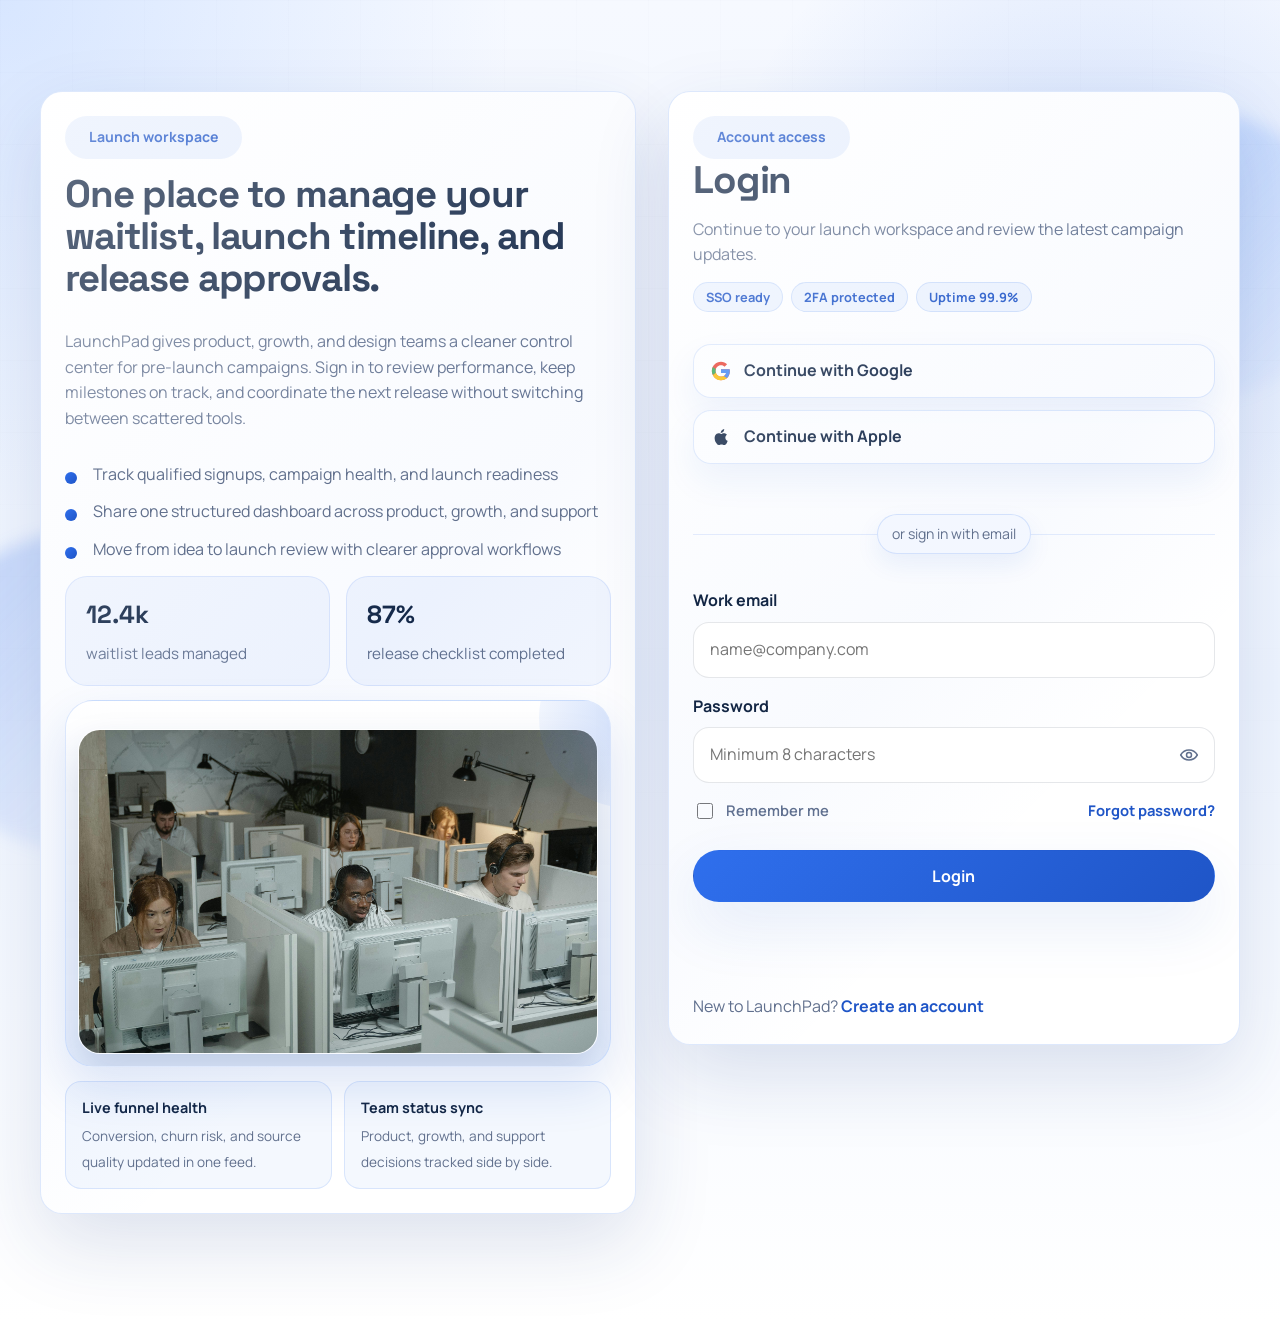
==== commit 37ebc684: "Remove login page navbar" ====
--- a/pages/login.html
+++ b/pages/login.html
@@ -22,49 +22,6 @@
 
 <body class="login-page page-login">
     <div class="site-shell">
-        <header class="topbar">
-            <div class="container">
-                <a class="brand" href="./index.html">
-                    <img class="brand-mark" src="../assets/images/logo-mark.svg" alt="LaunchPad logo">
-                    <span>LaunchPad</span>
-                </a>
-                <button class="menu-toggle icon-button" type="button" data-menu-toggle aria-expanded="false" aria-label="Open navigation">
-                    <span class="menu-toggle-icon" aria-hidden="true">
-                        <span></span>
-                        <span></span>
-                        <span></span>
-                    </span>
-                </button>
-                <div class="header-actions">
-                    <button class="icon-button theme-toggle" type="button" data-theme-toggle aria-label="Switch to dark mode">
-                        <span class="theme-toggle-icon" aria-hidden="true">
-                            <span class="theme-icon theme-icon-sun">
-                                <svg viewBox="0 0 24 24" role="presentation">
-                                    <circle cx="12" cy="12" r="4"></circle>
-                                    <path d="M12 2v2.5M12 19.5V22M4.93 4.93l1.77 1.77M17.3 17.3l1.77 1.77M2 12h2.5M19.5 12H22M4.93 19.07l1.77-1.77M17.3 6.7l1.77-1.77"></path>
-                                </svg>
-                            </span>
-                            <span class="theme-icon theme-icon-moon">
-                                <svg viewBox="0 0 24 24" role="presentation">
-                                    <path d="M20 14.5A8.5 8.5 0 0 1 9.5 4 9 9 0 1 0 20 14.5Z"></path>
-                                </svg>
-                            </span>
-                        </span>
-                    </button>
-                    <button class="icon-button rtl-toggle" type="button" data-rtl-toggle aria-label="Toggle RTL layout">
-                        <span class="rtl-toggle-label" aria-hidden="true">RTL</span>
-                    </button>
-                    <a class="icon-button" href="./index.html" aria-label="Go to home page">
-                        <svg viewBox="0 0 24 24" aria-hidden="true" role="presentation">
-                            <path d="M3 10.5 12 3l9 7.5"></path>
-                            <path d="M5.25 9.75V21h13.5V9.75"></path>
-                            <path d="M9.75 21v-6h4.5v6"></path>
-                        </svg>
-                    </a>
-                </div>
-            </div>
-        </header>
-
         <main>
             <h1 class="sr-only">Login to LaunchPad</h1>
             <section class="auth-section">
--- a/assets/css/style.css
+++ b/assets/css/style.css
@@ -621,14 +621,14 @@
     position: sticky;
     top: 0;
     z-index: 50;
-    background: rgba(244, 248, 255, .88);
+    background: rgba(255, 255, 255, .92);
     backdrop-filter: blur(16px);
     border-bottom: 1px solid var(--border);
     transition: background-color .3s ease, box-shadow .3s ease, border-color .3s ease, backdrop-filter .3s ease;
 }
 
 .topbar.is-scrolled {
-    background: rgba(244, 248, 255, .97);
+    background: rgba(255, 255, 255, .98);
     border-bottom-color: rgba(47, 111, 237, .14);
     box-shadow: 0 14px 34px rgba(31, 85, 199, .08);
 }
@@ -2324,7 +2324,7 @@
 /* Eyebrow Class */
 .eyebrow {
     display: inline-flex;
-    padding: 8px 14px;
+    padding: 10px 20px;
     border-radius: 999px;
     background: rgba(47, 111, 237, .1);
     color: var(--primary-strong);
@@ -6527,33 +6527,39 @@
 }
 
 .preview-card {
-    display: grid;
-    place-items: center;
-    padding: clamp(18px, 2vw, 24px);
+    display: flex;
+    flex-direction: column;
     border-radius: calc(var(--radius) + 6px);
-    border: 1px solid rgba(47, 111, 237, .14);
-    background:
-        radial-gradient(circle at top, rgba(255, 255, 255, .88), transparent 38%),
-        linear-gradient(180deg, rgba(255, 255, 255, .96), rgba(220, 233, 255, .9));
-    box-shadow: 0 22px 48px rgba(31, 85, 199, .10);
+    border: 1.5px solid rgba(47, 111, 237, .15);
+    border-top: 2.5px solid rgba(47, 111, 237, .55);
+    background: #fff;
+    box-shadow: 0 4px 20px rgba(31, 85, 199, .07), 0 1px 4px rgba(31, 85, 199, .05);
     overflow: hidden;
+    transition: transform .3s ease, box-shadow .3s ease, border-color .3s ease;
+}
+
+.preview-card:hover {
+    transform: translateY(-5px);
+    box-shadow: 0 22px 52px rgba(31, 85, 199, .13), 0 4px 10px rgba(31, 85, 199, .07);
+    border-color: rgba(47, 111, 237, .28);
+    border-top-color: rgba(47, 111, 237, .75);
 }
 
 .preview-card img {
     display: block;
     width: min(100%, 200px);
-    max-height: 320px;
+    max-height: 280px;
     object-fit: contain;
     margin: 0 auto;
 }
 
 .preview-card-featured {
-    padding: clamp(22px, 2.6vw, 30px);
+    border-top-color: rgba(47, 111, 237, .55);
 }
 
 .preview-card-featured img {
-    width: min(100%, 280px);
-    max-height: 360px;
+    width: min(100%, 200px);
+    max-height: 280px;
     object-fit: contain;
 }
 
@@ -7169,13 +7175,13 @@
 
 .page-home-1 .preview-card,
 .page-home-1 .preview-card-featured {
-    padding: 16px;
+    padding: 0;
 }
 
 .page-home-1 .preview-card img,
 .page-home-1 .preview-card-featured img {
     width: min(100%, 200px);
-    max-height: 300px;
+    max-height: 265px;
     object-fit: contain;
 }
 
@@ -7493,23 +7499,23 @@
     .page-home-1 .preview-grid {
         grid-template-columns: repeat(2, minmax(0, 1fr));
         gap: 18px;
-        max-width: 1080px;
-        margin: 0 auto;
     }
 
     .page-home-1 .preview-card,
     .page-home-1 .preview-card-featured {
-        padding: 18px;
-    }
-
-    .page-home-1 .preview-card img {
-        width: min(100%, 180px);
-        max-height: 280px;
-    }
-
+        padding: 0;
+    }
+
+    .page-home-1 .preview-card::before {
+        height: clamp(190px, 22vw, 255px);
+    }
+    .page-home-1 .preview-card img,
     .page-home-1 .preview-card-featured img {
-        width: min(100%, 210px);
-        max-height: 300px;
+        width: min(100%, 185px);
+        height: clamp(190px, 22vw, 255px);
+        max-height: clamp(190px, 22vw, 255px);
+        position: relative;
+        z-index: 1;
     }
 
     .page-home-1 .store-layout {
@@ -7877,12 +7883,19 @@
         max-width: none;
     }
 
+    .page-home-1 .preview-card::before {
+        height: clamp(185px, 26vw, 255px);
+    }
     .page-home-1 .preview-card img {
+        position: relative;
+        z-index: 1;
         width: min(100%, 170px);
         max-height: 260px;
     }
 
     .page-home-1 .preview-card-featured img {
+        position: relative;
+        z-index: 1;
         width: min(100%, 200px);
         max-height: 280px;
     }
@@ -7995,8 +8008,7 @@
 .page-pricing .support-grid,
 .page-contact .support-grid,
 .page-pricing .plans-grid {
-    width: min(100%, 1020px);
-    margin-inline: auto;
+    width: 100%;
 }
 
 .page-home-2 .comparison-table-wrap,
@@ -8219,16 +8231,14 @@
 .container > h1,
 .container > h2,
 .container > h3,
-.container > p,
-.container > .eyebrow {
+.container > p {
     padding-inline: clamp(0px, 0.5vw, 6px);
 }
 
 /* Section-head headings & paragraphs also get consistent inline padding */
 .section-head h1,
 .section-head h2,
-.section-head p,
-.section-head .eyebrow {
+.section-head p {
     padding-inline: 0;
 }
 
@@ -8343,31 +8353,46 @@
     place-items: unset;
     justify-items: unset;
     align-content: unset;
-}
-.page-home-1 .preview-card img {
+    background: var(--bg-elevated);
+    position: relative;
+    isolation: isolate;
+}
+/* Rounded image zone background */
+.page-home-1 .preview-card::before {
+    content: '';
+    position: absolute;
+    top: 10px;
+    left: 10px;
+    right: 10px;
+    height: clamp(200px, 24vw, 265px);
+    background: linear-gradient(180deg, rgba(214, 229, 255, .65) 0%, rgba(225, 239, 255, .35) 100%);
+    border-radius: 14px;
+    z-index: 0;
+    pointer-events: none;
+}
+.page-home-1 .preview-card img,
+.page-home-1 .preview-card-featured img {
+    position: relative;
+    z-index: 1;
     width: auto;
     align-self: center;
     max-width: min(100%, 200px);
-    height: clamp(180px, 22vw, 260px);
-    max-height: clamp(180px, 22vw, 260px);
+    height: clamp(200px, 24vw, 265px);
+    max-height: clamp(200px, 24vw, 265px);
     object-fit: contain;
-    object-position: center bottom;
-    padding: clamp(14px, 2vw, 20px) clamp(14px, 2vw, 20px) 0;
-    margin: 0 auto;
+    object-position: center top;
+    padding: clamp(32px, 3.5vw, 44px) clamp(16px, 2vw, 22px) 0;
+    margin: 10px auto 0;
     flex-shrink: 0;
 }
-.page-home-1 .preview-card-featured img {
-    max-width: min(100%, 240px);
-    height: clamp(200px, 26vw, 300px);
-    max-height: clamp(200px, 26vw, 300px);
-    padding: clamp(16px, 2.4vw, 24px) clamp(16px, 2.4vw, 24px) 0;
-}
 .page-home-1 .preview-card .preview-card-copy {
-    flex: 1;
-    padding: clamp(12px, 1.6vw, 18px) clamp(14px, 1.8vw, 20px);
+    position: relative;
+    z-index: 1;
+    padding: clamp(14px, 1.8vw, 20px) clamp(16px, 2vw, 22px);
     text-align: left;
     max-width: none;
-    border-top: 1px solid rgba(47, 111, 237, .1);
+    border-top: 1px solid rgba(47, 111, 237, .08);
+    background: transparent;
 }
 
 /* Store device panel: clip overflowing phone image within card bounds */
@@ -8481,6 +8506,24 @@
     margin-inline: clamp(12px, 2vw, 24px);
 }
 
+/* Feature-pair video-card images: remove aspect-ratio so image fills full card height.
+   Must match the page-specific rule's specificity (0,3,1) to override aspect-ratio: 16/10 */
+.page-home-1 .feature-pair .video-card img,
+.page-home-1 .feature-pair .video-card .media-shot,
+.page-home-2 .feature-pair .video-card img,
+.page-home-2 .feature-pair .video-card .media-shot,
+.page-about .feature-pair .video-card img,
+.page-about .feature-pair .video-card .media-shot,
+.page-reviews .feature-pair .video-card img,
+.page-reviews .feature-pair .video-card .media-shot,
+.page-coming-soon .feature-pair .video-card img,
+.page-coming-soon .feature-pair .video-card .media-shot {
+    aspect-ratio: unset;
+    height: 100%;
+    min-height: clamp(240px, 28vw, 400px);
+    border-radius: var(--radius);
+}
+
 /* Eyebrow badges: generous padding so the pill reads clearly */
 .eyebrow {
     padding: 10px 24px;
--- a/assets/css/dark-mode.css
+++ b/assets/css/dark-mode.css
@@ -1,4 +1,4 @@
-/* Dark Mode Styles */
+/* Dark Mode Styles */
 html[data-theme="dark"] {
     --bg: #0c1512;
     --bg-elevated: #111d19;
@@ -14,7 +14,7 @@
 html[data-theme="dark"] .topbar {
     background: rgba(12, 21, 18, .84);
 }
-
+
 html[data-theme="dark"] .logo-chip,
 html[data-theme="dark"] .integration-logos li {
     background: rgba(255, 255, 255, .04);
@@ -164,6 +164,29 @@
 html[data-theme="dark"] .auth-mini-stats article {
     background: rgba(15, 27, 49, .92);
     border-color: rgba(144, 188, 255, .16);
+}
+
+/* Preview cards dark mode */
+html[data-theme="dark"] .preview-card {
+    background: rgba(12, 22, 42, .96);
+    border-color: rgba(144, 188, 255, .14);
+    border-top-color: rgba(111, 168, 255, .5);
+}
+
+html[data-theme="dark"] .page-home-1 .preview-card {
+    background: rgba(11, 20, 40, .98);
+}
+
+html[data-theme="dark"] .page-home-1 .preview-card::before {
+    background: linear-gradient(180deg, rgba(20, 36, 70, .96) 0%, rgba(15, 28, 58, .88) 100%);
+}
+
+html[data-theme="dark"] .page-home-1 .preview-card-copy h3 {
+    color: #edf4ff;
+}
+
+html[data-theme="dark"] .page-home-1 .preview-card-copy p {
+    color: #aabedd;
 }
 
 html[data-theme="dark"] .app-showcase-hero.hero-banner .container,
@@ -2029,4 +2052,4 @@
     color: #edf4ff;
     box-shadow: none;
 }
-
+
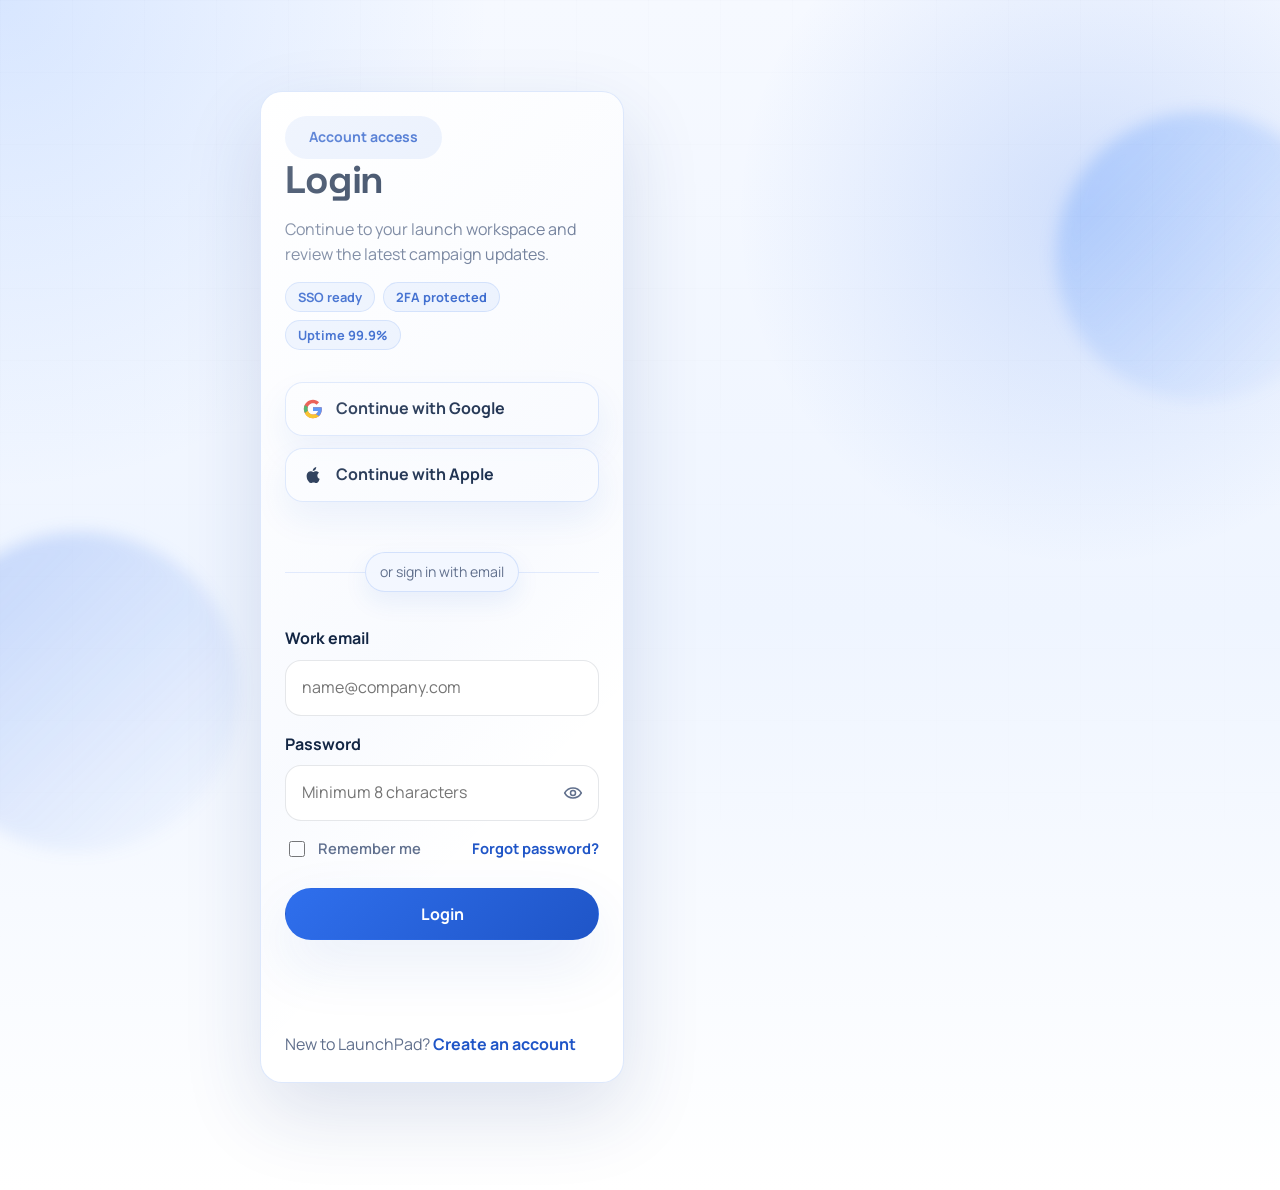
==== commit 53c1bfd3: "Remove login intro card" ====
--- a/pages/login.html
+++ b/pages/login.html
@@ -26,39 +26,6 @@
             <h1 class="sr-only">Login to LaunchPad</h1>
             <section class="auth-section">
                 <div class="container auth-layout auth-layout-enhanced">
-                    <div class="auth-intro-panel hero-card reveal-up">
-                        <span class="eyebrow">Launch workspace</span>
-                        <h2>One place to manage your waitlist, launch timeline, and release approvals.</h2>
-                        <p>LaunchPad gives product, growth, and design teams a cleaner control center for pre-launch campaigns. Sign in to review performance, keep milestones on track, and coordinate the next release without switching between scattered tools.</p>
-                        <ul class="auth-checks">
-                            <li>Track qualified signups, campaign health, and launch readiness</li>
-                            <li>Share one structured dashboard across product, growth, and support</li>
-                            <li>Move from idea to launch review with clearer approval workflows</li>
-                        </ul>
-                        <div class="auth-mini-stats">
-                            <article>
-                                <strong>12.4k</strong>
-                                <span>waitlist leads managed</span>
-                            </article>
-                            <article>
-                                <strong>87%</strong>
-                                <span>release checklist completed</span>
-                            </article>
-                        </div>
-                        <div class="auth-dashboard-card">
-                            <img class="media-shot auth-note" src="../assets/images/untitled%20folder/pexels-tima-miroshnichenko-5453808.jpg" alt="Customer support team working together at office desks">
-                        </div>
-                        <div class="auth-dashboard-meta" aria-label="Workspace highlights">
-                            <div>
-                                <strong>Live funnel health</strong>
-                                <span>Conversion, churn risk, and source quality updated in one feed.</span>
-                            </div>
-                            <div>
-                                <strong>Team status sync</strong>
-                                <span>Product, growth, and support decisions tracked side by side.</span>
-                            </div>
-                        </div>
-                    </div>
                     <div class="auth-forms-stack">
                         <div class="auth-card auth-card-primary fade-in">
                             <div class="auth-card-head">
--- a/assets/css/style.css
+++ b/assets/css/style.css
@@ -507,7 +507,7 @@
 }
 
 @media (min-width: 900px) {
-    .auth-layout-enhanced {
+    .page-signup .auth-layout-enhanced {
         grid-template-columns: minmax(0, 1.08fr) minmax(380px, .92fr);
     }
 }
@@ -7106,6 +7106,11 @@
     align-items: start;
 }
 
+.page-login .auth-layout {
+    max-width: 760px;
+    margin-inline: auto;
+}
+
 .page-login .auth-forms-stack,
 .page-signup .auth-forms-stack {
     align-self: start;
@@ -7283,7 +7288,6 @@
         height: clamp(300px, 33vw, 430px);
     }
 
-    .page-login .auth-layout,
     .page-signup .auth-layout {
         grid-template-columns: minmax(0, .96fr) minmax(340px, .92fr);
     }
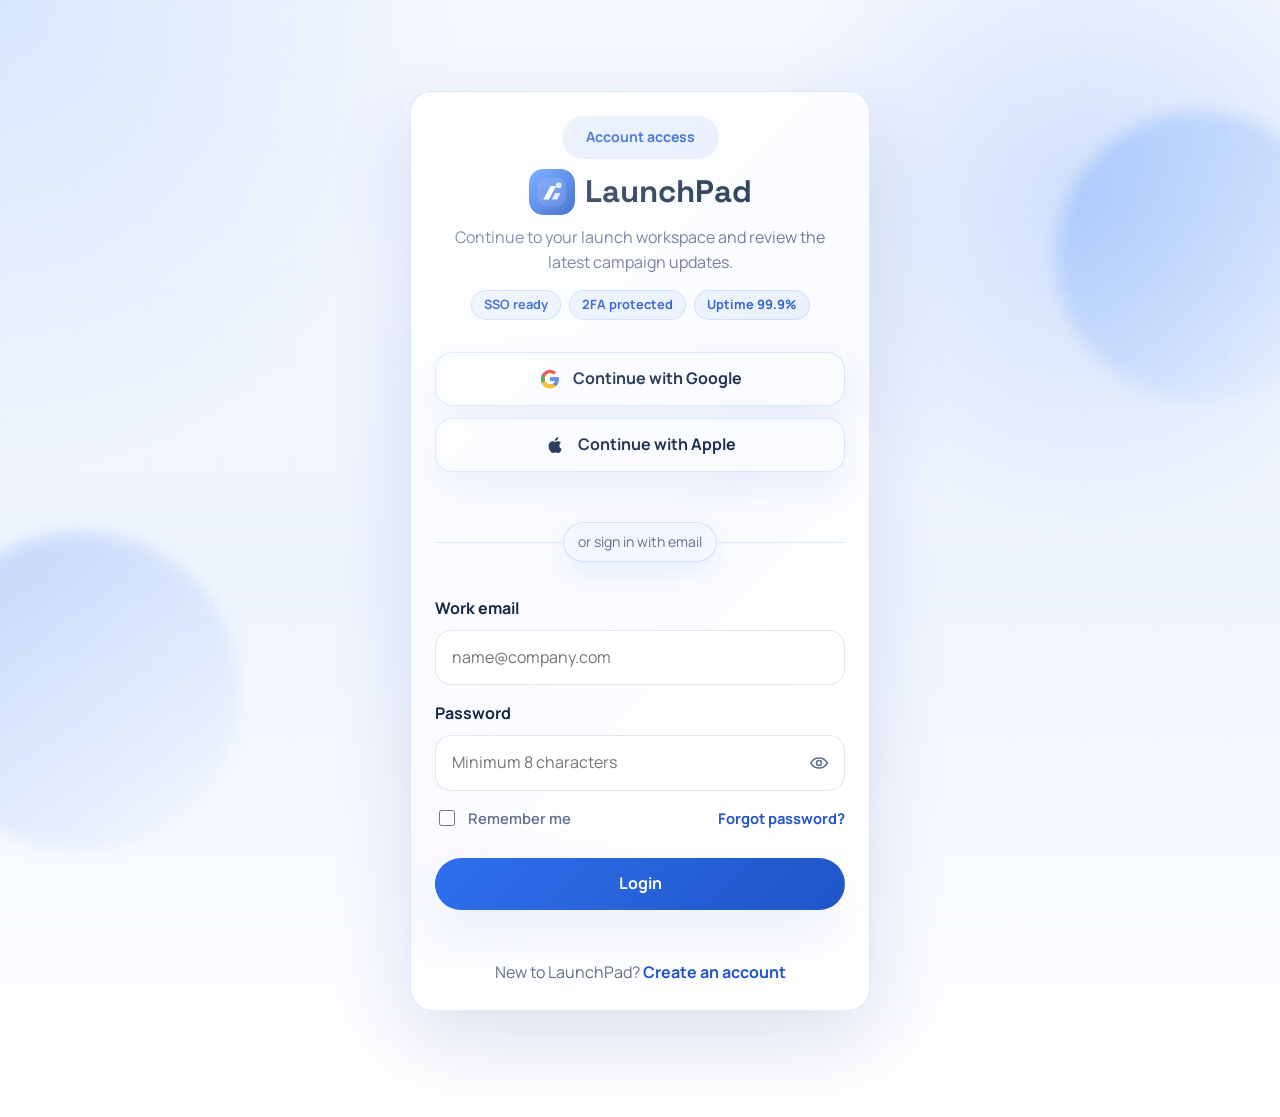
==== commit 60507514: "Center auth card branding" ====
--- a/pages/login.html
+++ b/pages/login.html
@@ -30,7 +30,10 @@
                         <div class="auth-card auth-card-primary fade-in">
                             <div class="auth-card-head">
                                 <span class="eyebrow">Account access</span>
-                                <h2>Login</h2>
+                                <a class="brand auth-card-brand" href="./index.html" aria-label="Go to LaunchPad home page">
+                                    <img class="brand-mark auth-card-brand-mark" src="../assets/images/logo-mark.svg" alt="LaunchPad logo">
+                                    <span>LaunchPad</span>
+                                </a>
                                 <p>Continue to your launch workspace and review the latest campaign updates.</p>
                                 <div class="auth-trust-strip" aria-label="Security highlights">
                                     <span>SSO ready</span>
--- a/assets/css/style.css
+++ b/assets/css/style.css
@@ -506,12 +506,6 @@
     accent-color: var(--primary);
 }
 
-@media (min-width: 900px) {
-    .page-signup .auth-layout-enhanced {
-        grid-template-columns: minmax(0, 1.08fr) minmax(380px, .92fr);
-    }
-}
-
 @media (max-width: 767px) {
     .hero-banner-home .container {
         background:
@@ -4746,6 +4740,30 @@
     padding: 2rem 0 3rem;
 }
 
+.login-page .auth-card-brand {
+    display: flex;
+    justify-content: center;
+    width: fit-content;
+    margin: 10px auto 0;
+    color: var(--text);
+    overflow: visible;
+    grid-column: auto;
+    gap: 10px;
+}
+
+.login-page .auth-card-brand span {
+    max-width: none;
+    font-size: clamp(1.4rem, 2.8vw, 1.95rem);
+    line-height: 1.05;
+    text-overflow: clip;
+}
+
+.login-page .auth-card-brand-mark {
+    width: clamp(38px, 4.4vw, 46px);
+    height: clamp(38px, 4.4vw, 46px);
+    border-radius: 14px;
+}
+
 .login-page main::before {
     content: "";
     position: absolute;
@@ -4821,9 +4839,13 @@
 }
 
 .login-page .auth-social-btn {
-    justify-content: flex-start;
     padding: 0 16px;
     border-color: rgba(47, 111, 237, .16);
+}
+
+.page-login .auth-social-btn,
+.page-signup .auth-social-btn {
+    justify-content: center;
 }
 
 .login-page .auth-social-btn span {
@@ -7106,9 +7128,53 @@
     align-items: start;
 }
 
-.page-login .auth-layout {
-    max-width: 760px;
+.page-login .auth-layout,
+.page-signup .auth-layout {
+    max-width: 460px;
+    grid-template-columns: minmax(0, 1fr);
+    justify-items: center;
     margin-inline: auto;
+}
+
+.page-login .auth-forms-stack,
+.page-signup .auth-forms-stack {
+    width: min(100%, 460px);
+    justify-self: center;
+}
+
+.page-login .auth-card,
+.page-signup .auth-card {
+    width: 100%;
+}
+
+.page-login .auth-card-head,
+.page-signup .auth-card-head,
+.page-login .auth-switch,
+.page-signup .auth-switch {
+    text-align: center;
+}
+
+.page-login .auth-card-head,
+.page-signup .auth-card-head {
+    display: grid;
+    justify-items: center;
+}
+
+.page-login .auth-card-head > p,
+.page-signup .auth-card-head > p,
+.page-login .auth-card-head > .auth-trust-strip,
+.page-signup .auth-card-head > .auth-trust-strip {
+    width: 100%;
+}
+
+.page-login .auth-card-head > .eyebrow,
+.page-signup .auth-card-head > .eyebrow {
+    justify-self: center;
+}
+
+.page-login .auth-trust-strip,
+.page-signup .auth-trust-strip {
+    justify-content: center;
 }
 
 .page-login .auth-forms-stack,
@@ -7141,7 +7207,13 @@
 
 .page-login .auth-switch,
 .page-signup .auth-switch {
-    margin-top: 10px;
+    margin-top: 4px;
+}
+
+.page-login .form-status:empty,
+.page-signup .form-status:empty {
+    min-height: 0;
+    margin-top: 0;
 }
 
 .page-pricing .app-showcase-grid {
@@ -7286,10 +7358,6 @@
         right: clamp(12px, 4vw, 48px);
         width: min(38vw, 250px);
         height: clamp(300px, 33vw, 430px);
-    }
-
-    .page-signup .auth-layout {
-        grid-template-columns: minmax(0, .96fr) minmax(340px, .92fr);
     }
 
     .page-pricing .showcase-device-primary {
